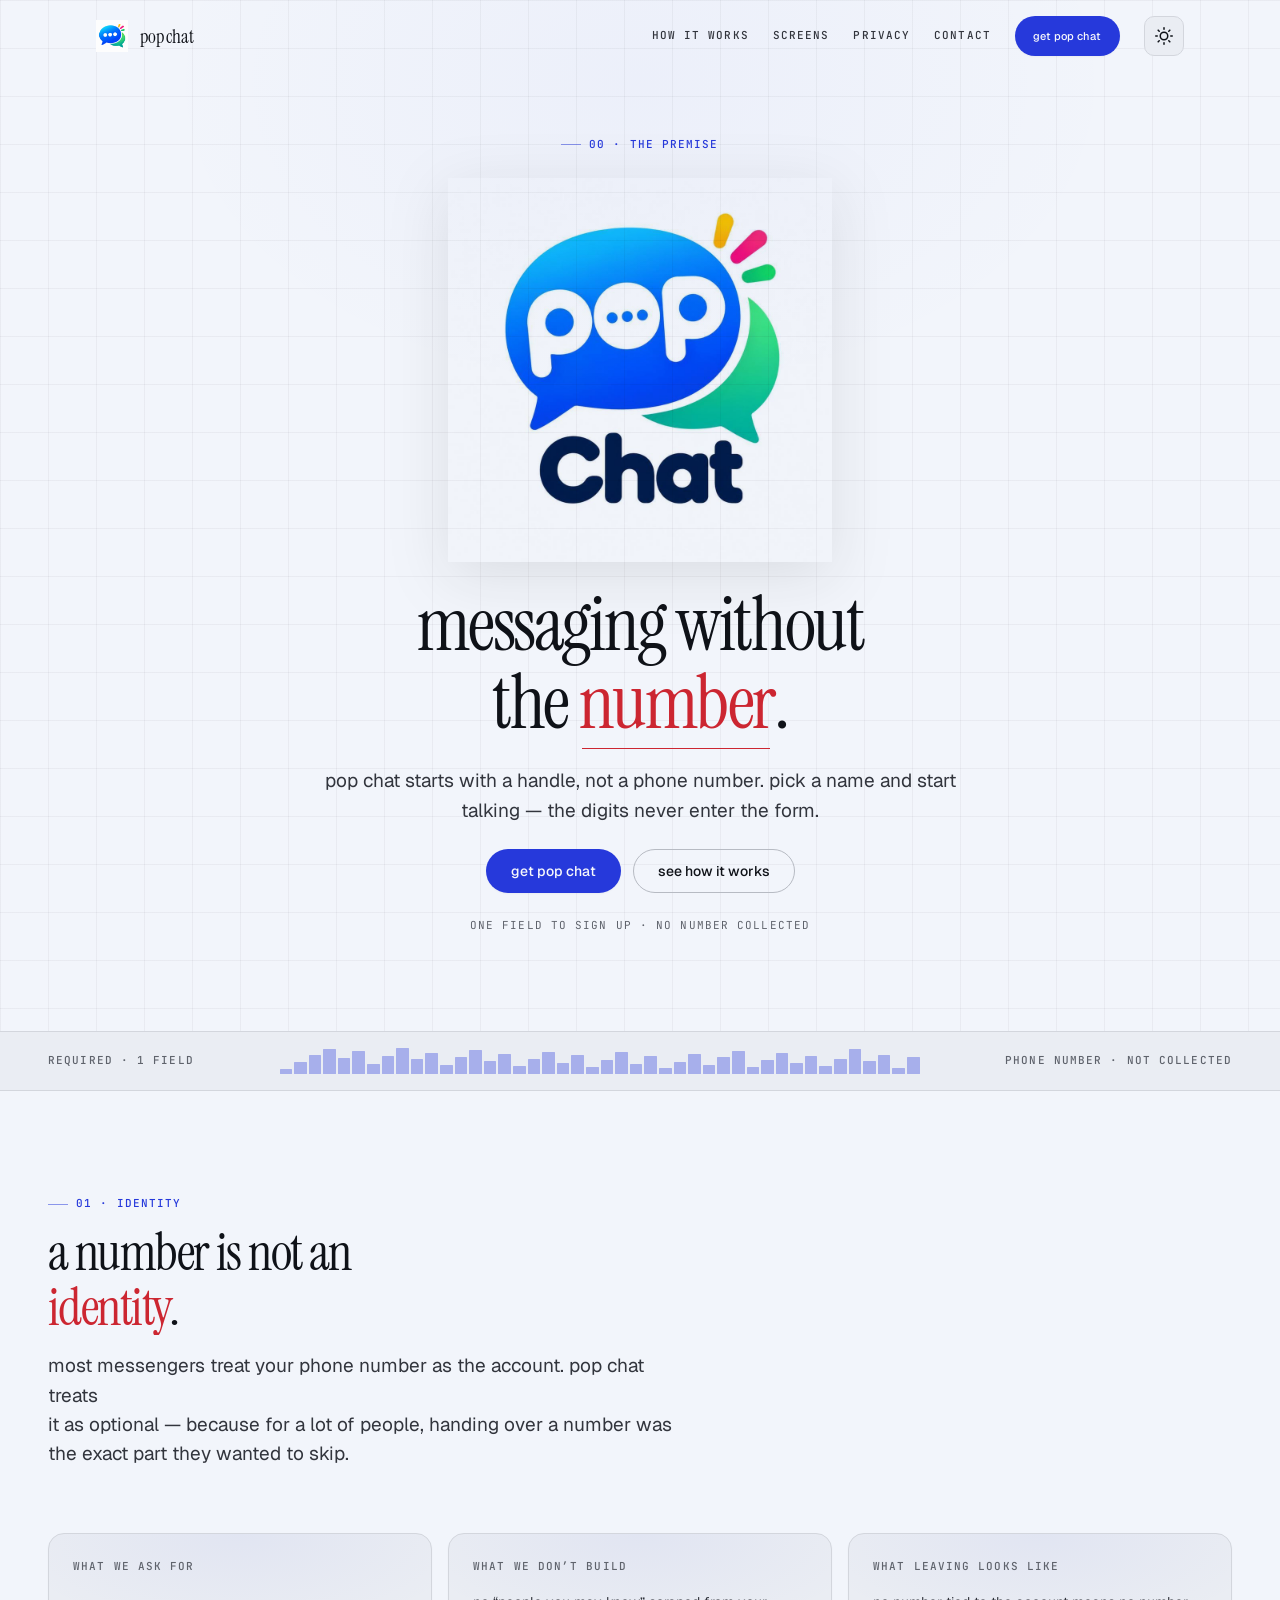
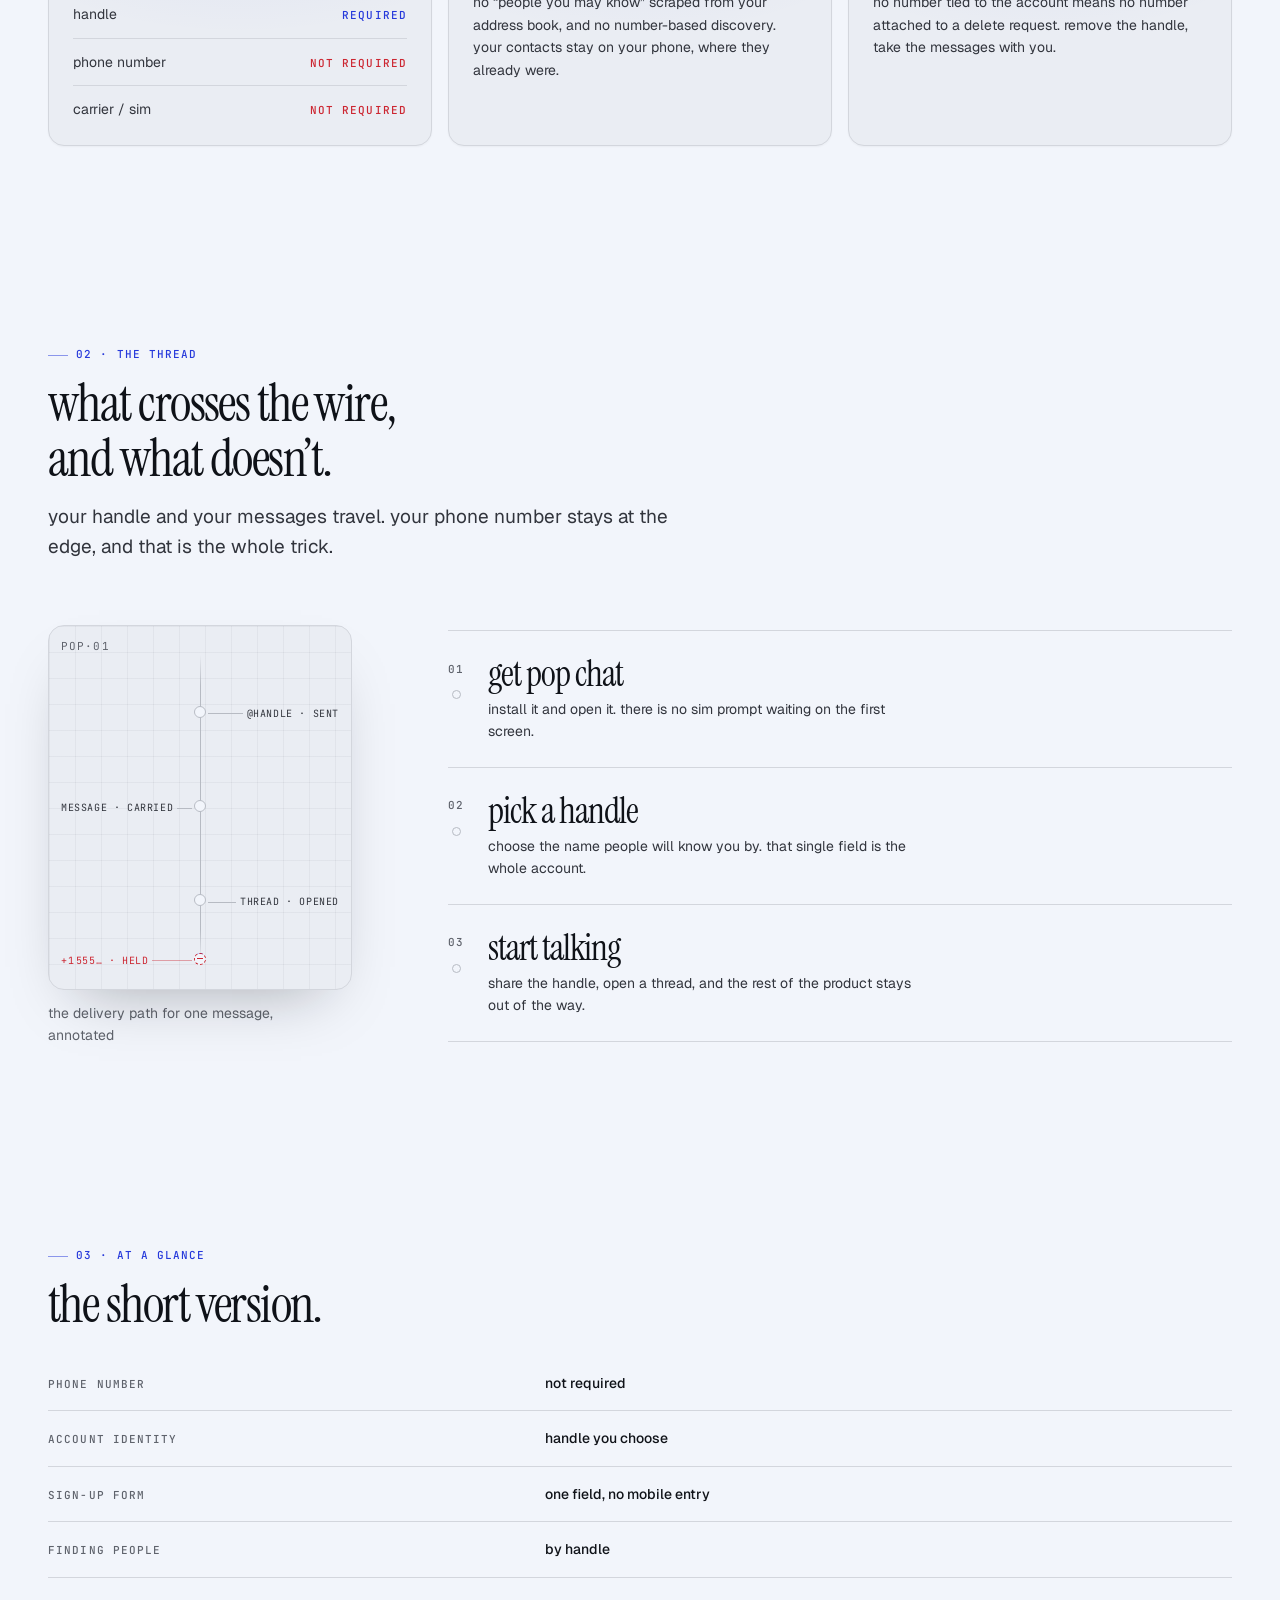
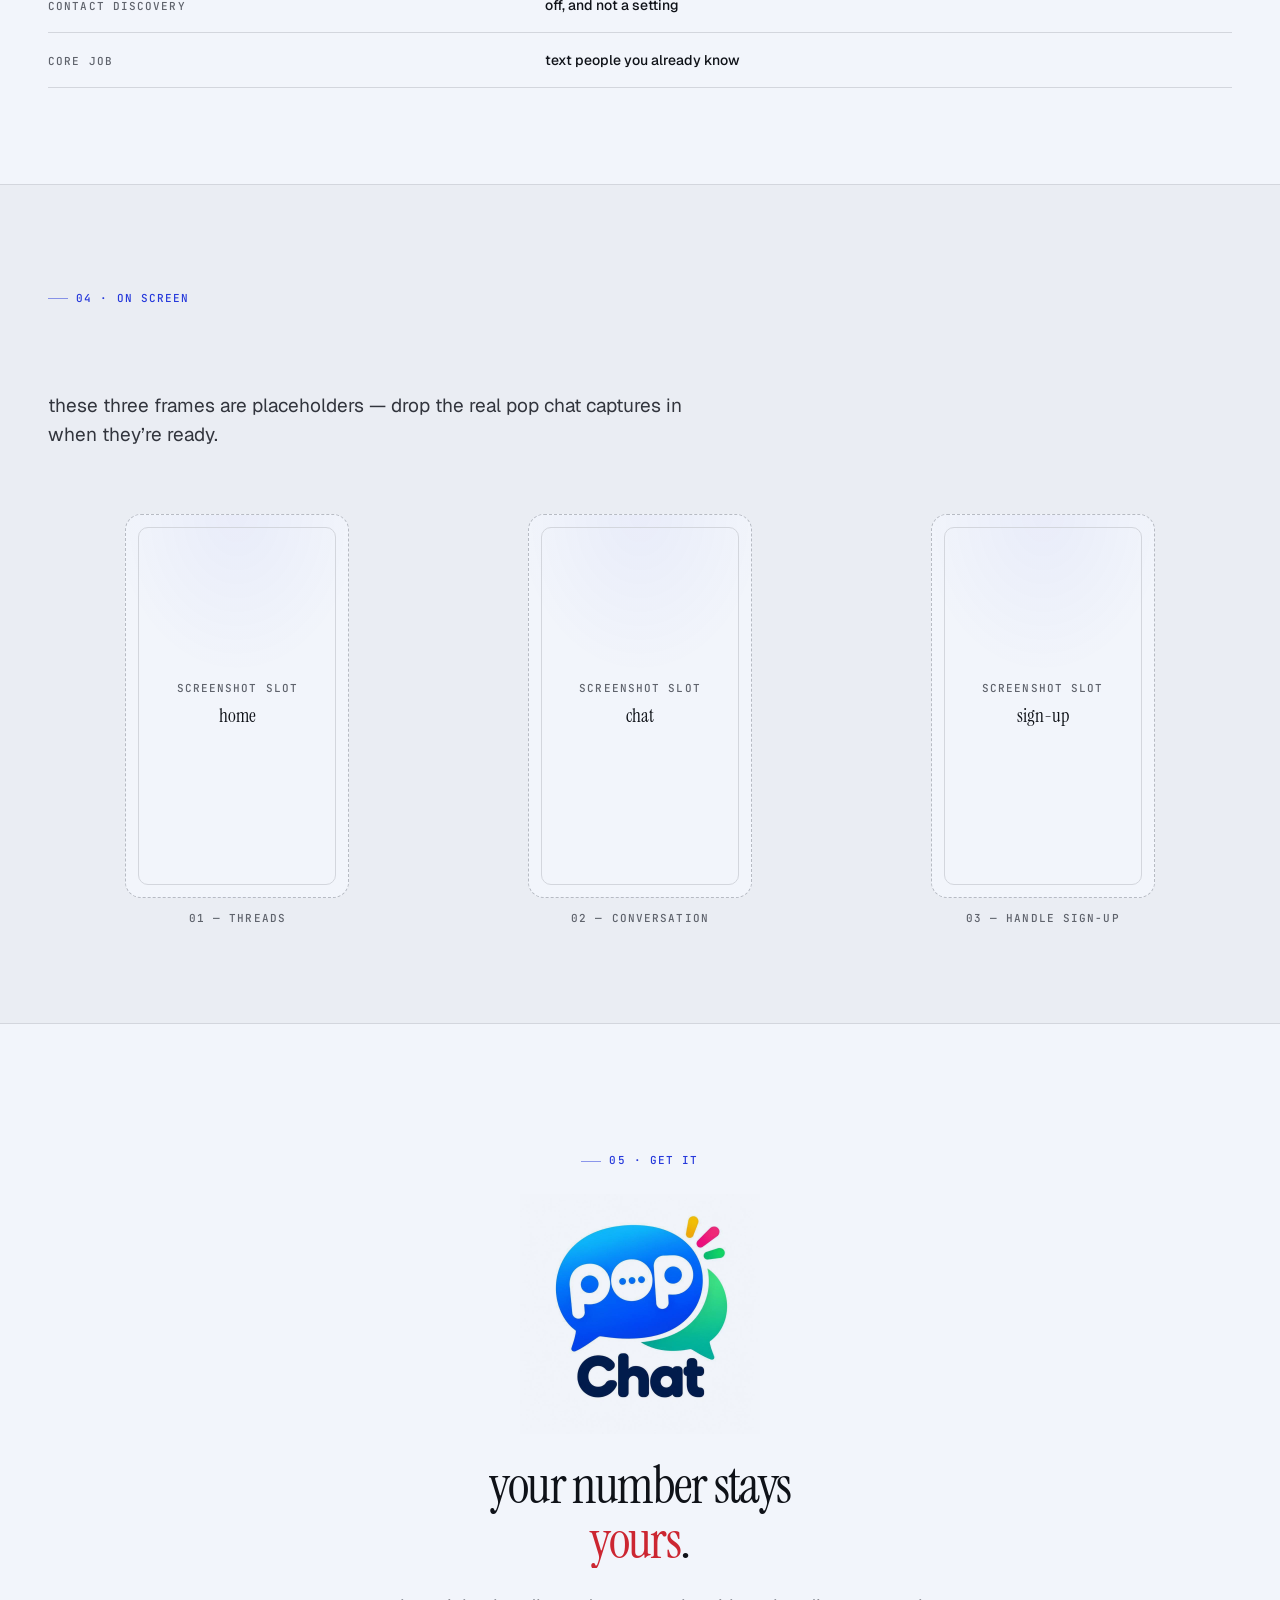
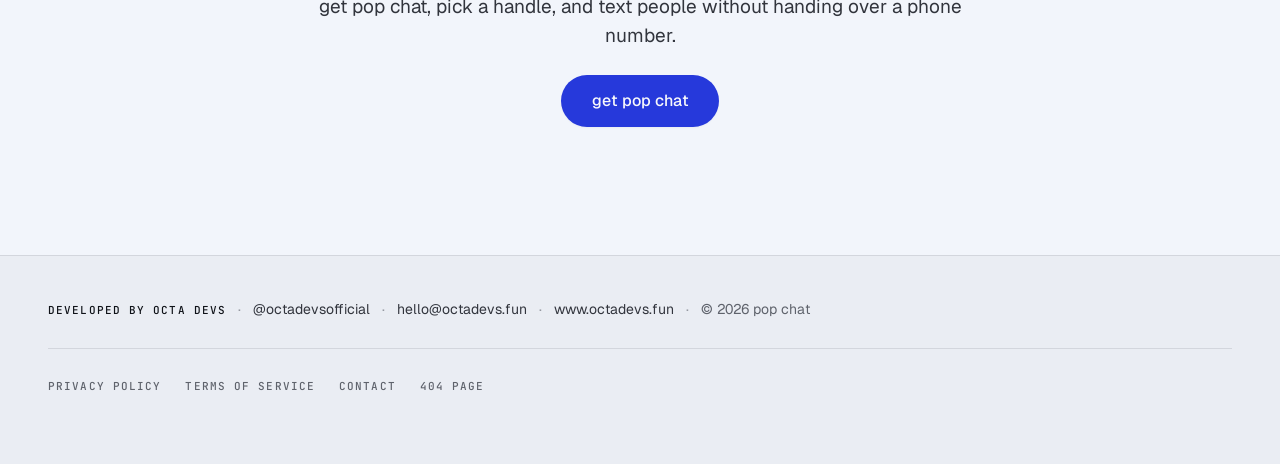
==== index.html @ edbc966d "Add dark/light mode toggle, loading screen with skeleton loader, enhanced scroll-locked animations, " ====
<!DOCTYPE html>
<html lang="en">
<head>
  <meta charset="UTF-8" />
  <meta name="viewport" content="width=device-width, initial-scale=1, viewport-fit=cover" />
  <title>POP Chat — messaging without the number</title>
  <meta name="description" content="POP Chat is messaging that starts with a handle, not a phone number. Pick a name. Start talking." />
  <meta name="theme-color" content="#f7f7f9" />
  <link rel="icon" type="image/svg+xml" href="data:image/svg+xml,%3Csvg xmlns='http://www.w3.org/2000/svg' viewBox='0 0 32 32'%3E%3Ccircle cx='16' cy='16' r='16' fill='%232D2D4A'/%3E%3Ctext x='50%25' y='55%25' dominant-baseline='middle' text-anchor='middle' font-family='system-ui, sans-serif' font-weight='700' font-size='18' fill='white'%3Epop%3C/text%3E%3C/svg%3E" />
  <link rel="icon" type="image/jpeg" href="pop no name.jpg" sizes="32x32" />
  <link rel="apple-touch-icon" href="pop no name.jpg" />
  <link rel="manifest" href="data:application/json,%7B%22name%22%3A%22POP Chat%22%2C%22short_name%22%3A%22POP Chat%22%2C%22icons%22%3A%5B%7B%22src%22%3A%22pop%20no%20name.jpg%22%2C%22sizes%22%3A%22192x192%22%2C%22type%22%3A%22image/jpeg%22%7D%5D%7D" />
  <link rel="preconnect" href="https://fonts.googleapis.com" />
  <link rel="preconnect" href="https://fonts.gstatic.com" crossorigin />
  <link href="https://fonts.googleapis.com/css2?family=Instrument+Serif:ital@0;1&family=Geist:wght@400;500;600&family=JetBrains+Mono:wght@400;500&display=swap" rel="stylesheet" />
  <link rel="stylesheet" href="styles.css" />
</head>
<body>
  <!-- Loading screen with skeleton -->
  <div class="loader" id="loader" aria-busy="true" aria-label="Loading">
    <div class="loader__inner">
      <div class="loader__mark" aria-hidden="true"></div>
      <div class="loader__text" aria-hidden="true">
        <span class="loader__bar"></span>
        <span class="loader__bar"></span>
        <span class="loader__bar"></span>
      </div>
    </div>
  </div>

  <a class="skip-link" href="#main">Skip to content</a>

  <header class="nav" id="nav">
    <div class="nav__inner">
      <a class="nav__brand" href="index.html" aria-label="POP Chat home">
        <img class="mark nav__mark" src="pop no name.jpg" alt="" width="32" height="32" />
        <span class="wordmark">pop chat</span>
      </a>

      <nav class="nav__links" aria-label="Primary">
        <a class="nav__link" href="#how">how it works</a>
        <a class="nav__link" href="#screens">screens</a>
        <a class="nav__link" href="privacy.html">privacy</a>
        <a class="nav__link" href="contact.html">contact</a>
      </nav>

      <a class="btn btn--primary btn--sm" href="#get">get pop chat</a>

      <button class="btn btn--quiet btn--sm theme-toggle" id="themeToggle" type="button" aria-label="Switch to dark mode" title="Toggle theme">
        <svg class="theme-toggle__icon theme-toggle__icon--sun" width="18" height="18" viewBox="0 0 24 24" fill="none" stroke="currentColor" stroke-width="2" stroke-linecap="round" stroke-linejoin="round" aria-hidden="true"><circle cx="12" cy="12" r="5"/><path d="M12 1v2M12 21v2M4.22 4.22l1.42 1.42M18.36 18.36l1.42 1.42M1 12h2M21 12h2M4.22 19.78l1.42-1.42M18.36 5.64l1.42-1.42"/></svg>
        <svg class="theme-toggle__icon theme-toggle__icon--moon" width="18" height="18" viewBox="0 0 24 24" fill="none" stroke="currentColor" stroke-width="2" stroke-linecap="round" stroke-linejoin="round" aria-hidden="true"><path d="M21 12.79A9 9 0 1 1 11.21 3 7 7 0 0 0 21 12.79z"/></svg>
      </button>

      <button class="nav__toggle" id="navToggle" type="button" aria-expanded="false" aria-controls="sheet" aria-label="Open menu">
        <span class="nav__bars" aria-hidden="true"><i></i><i></i></span>
      </button>

      <span class="nav__progress" id="navProgress" aria-hidden="true"></span>
    </div>
  </header>

  <div class="sheet" id="sheet" hidden>
    <a class="sheet__link" href="#how">how it works</a>
    <a class="sheet__link" href="#screens">screens</a>
    <a class="sheet__link" href="privacy.html">privacy</a>
    <a class="sheet__link" href="terms.html">terms</a>
    <a class="sheet__link" href="contact.html">contact</a>
    <a class="btn btn--primary sheet__cta" href="#get">get pop chat</a>

    <button class="theme-toggle theme-toggle--sheet" id="themeToggleSheet" type="button" aria-label="Switch to dark mode" title="Toggle theme">
      <svg class="theme-toggle__icon theme-toggle__icon--sun" width="20" height="20" viewBox="0 0 24 24" fill="none" stroke="currentColor" stroke-width="2" stroke-linecap="round" stroke-linejoin="round" aria-hidden="true"><circle cx="12" cy="12" r="5"/><path d="M12 1v2M12 21v2M4.22 4.22l1.42 1.42M18.36 18.36l1.42 1.42M1 12h2M21 12h2M4.22 19.78l1.42-1.42M18.36 5.64l1.42-1.42"/></svg>
      <svg class="theme-toggle__icon theme-toggle__icon--moon" width="20" height="20" viewBox="0 0 24 24" fill="none" stroke="currentColor" stroke-width="2" stroke-linecap="round" stroke-linejoin="round" aria-hidden="true"><path d="M21 12.79A9 9 0 1 1 11.21 3 7 7 0 0 0 21 12.79z"/></svg>
      <span class="theme-toggle__label">Dark mode</span>
    </button>
  </div>

  <main id="main">
    <!-- Hero · centred brand mark -->
    <section class="hero">
      <div class="hero__inner reveal-parallax">
        <p class="eyebrow reveal">00 · the premise</p>

        <img class="mark hero__mark reveal-parallax" src="pop with name.jpg" alt="POP Chat" width="480" height="170" />

        <h1 class="hero__title reveal-parallax">messaging without the&nbsp;<em>number</em>.</h1>

        <p class="hero__lede reveal-parallax">
          pop chat starts with a handle, not a phone number. pick a name and
          start talking — the digits never enter the form.
        </p>

        <div class="hero__actions reveal-parallax">
          <a class="btn btn--primary" href="#get">get pop chat</a>
          <a class="btn btn--quiet" href="#how">see how it works</a>
        </div>

        <p class="hero__note reveal-parallax">one field to sign up · no number collected</p>
      </div>
    </section>

    <!-- Meter strip -->
    <aside class="meter" aria-label="Account surface readout">
      <p class="meter__label">required · 1 field</p>
      <div class="meter__bars" aria-hidden="true">
        <span style="--h: 18%"></span><span style="--h: 44%"></span><span style="--h: 72%"></span>
        <span style="--h: 96%"></span><span style="--h: 60%"></span><span style="--h: 86%"></span>
        <span style="--h: 38%"></span><span style="--h: 68%"></span><span style="--h: 100%"></span>
        <span style="--h: 56%"></span><span style="--h: 80%"></span><span style="--h: 32%"></span>
        <span style="--h: 64%"></span><span style="--h: 92%"></span><span style="--h: 48%"></span>
        <span style="--h: 76%"></span><span style="--h: 28%"></span><span style="--h: 58%"></span>
        <span style="--h: 84%"></span><span style="--h: 42%"></span><span style="--h: 70%"></span>
        <span style="--h: 24%"></span><span style="--h: 52%"></span><span style="--h: 82%"></span>
        <span style="--h: 36%"></span><span style="--h: 66%"></span><span style="--h: 20%"></span>
        <span style="--h: 46%"></span><span style="--h: 74%"></span><span style="--h: 34%"></span>
        <span style="--h: 62%"></span><span style="--h: 88%"></span><span style="--h: 26%"></span>
        <span style="--h: 54%"></span><span style="--h: 78%"></span><span style="--h: 40%"></span>
        <span style="--h: 68%"></span><span style="--h: 30%"></span><span style="--h: 58%"></span>
        <span style="--h: 94%"></span><span style="--h: 50%"></span><span style="--h: 72%"></span>
        <span style="--h: 22%"></span><span style="--h: 64%"></span>
      </div>
      <p class="meter__label">phone number · not collected</p>
    </aside>

    <!-- 01 · identity · cards -->
    <section class="identity reveal-slide-left" id="identity">
      <div class="identity__inner reveal-group">
        <div class="section__head">
          <p class="eyebrow">01 · identity</p>
          <h2 class="section__title reveal-lines"><span class="line">a number is not an</span> <span class="line"><em>identity</em>.</span></h2>
          <p class="section__lede reveal-lines"><span class="line">most messengers treat your phone number as the account. pop chat treats</span> <span class="line">it as optional — because for a lot of people, handing over a number was</span> <span class="line">the exact part they wanted to skip.</span></p>
        </div>

        <div class="cards reveal-group">
          <article class="card reveal-scale" style="--i: 0">
            <p class="card__label">what we ask for</p>
            <ul class="kv">
              <li><span>handle</span><span class="kv__val">required</span></li>
              <li><span>phone number</span><span class="kv__val kv__val--off">not required</span></li>
              <li><span>carrier / sim</span><span class="kv__val kv__val--off">not required</span></li>
            </ul>
          </article>

          <article class="card reveal-scale" style="--i: 1">
            <p class="card__label">what we don&rsquo;t build</p>
            <p class="card__body">
              no &ldquo;people you may know&rdquo; scraped from your address book, and
              no number-based discovery. your contacts stay on your phone, where
              they already were.
            </p>
          </article>

          <article class="card reveal-scale" style="--i: 2">
            <p class="card__label">what leaving looks like</p>
            <p class="card__body">
              no number tied to the account means no number attached to a delete
              request. remove the handle, take the messages with you.
            </p>
          </article>
        </div>
      </div>
    </section>

    <!-- 02 · thread apparatus + stages -->
    <section class="thread reveal-slide-left" id="how">
      <div class="thread__inner reveal-group">
        <div class="section__head">
          <p class="eyebrow">02 · the thread</p>
          <h2 class="section__title reveal-lines"><span class="line">what crosses the wire,</span> <span class="line">and what doesn&rsquo;t.</span></h2>
          <p class="section__lede reveal-lines"><span class="line">your handle and your messages travel. your phone number stays at the</span> <span class="line">edge, and that is the whole trick.</span></p>
        </div>

        <div class="thread__layout reveal-group">
          <figure class="apparatus reveal-scale" id="apparatus">
            <div class="thread-frame">
              <span class="thread-frame__spine" aria-hidden="true"></span>
              <span class="pulse" aria-hidden="true"></span>
              <span class="pulse--rest" aria-hidden="true"></span>

              <span class="node node--a" aria-hidden="true"></span>
              <span class="node node--b" aria-hidden="true"></span>
              <span class="node node--c" aria-hidden="true"></span>
              <span class="node node--blocked" aria-hidden="true"><span class="node__bar"></span></span>

              <ul class="callouts" role="list">
                <li class="callout callout--right" style="--y: 22%"><span class="callout__text">@handle &middot; sent</span><span class="callout__line" aria-hidden="true"></span></li>
                <li class="callout callout--left" style="--y: 48%"><span class="callout__text">message &middot; carried</span><span class="callout__line" aria-hidden="true"></span></li>
                <li class="callout callout--right" style="--y: 74%"><span class="callout__text">thread &middot; opened</span><span class="callout__line" aria-hidden="true"></span></li>
                <li class="callout callout--left callout--hold" style="--y: 90%"><span class="callout__text">+1&hairsp;555&hellip; &middot; held</span><span class="callout__line" aria-hidden="true"></span></li>
              </ul>

              <span class="thread-frame__stencil" aria-hidden="true">pop&middot;01</span>
            </div>
            <figcaption class="apparatus__cap">
              the delivery path for one message, annotated
            </figcaption>
          </figure>

          <ol class="stage-list reveal-group" id="stageList">
            <li class="stage" data-stage>
              <div class="stage__rail">
                <span class="stage__num">01</span>
                <span class="stage__mark" aria-hidden="true"></span>
              </div>
              <div class="stage__body">
                <h3 class="stage__title">get pop chat</h3>
                <p class="stage__text">
                  install it and open it. there is no sim prompt waiting on the
                  first screen.
                </p>
              </div>
            </li>
            <li class="stage" data-stage>
              <div class="stage__rail">
                <span class="stage__num">02</span>
                <span class="stage__mark" aria-hidden="true"></span>
              </div>
              <div class="stage__body">
                <h3 class="stage__title">pick a handle</h3>
                <p class="stage__text">
                  choose the name people will know you by. that single field is the
                  whole account.
                </p>
              </div>
            </li>
            <li class="stage" data-stage>
              <div class="stage__rail">
                <span class="stage__num">03</span>
                <span class="stage__mark" aria-hidden="true"></span>
              </div>
              <div class="stage__body">
                <h3 class="stage__title">start talking</h3>
                <p class="stage__text">
                  share the handle, open a thread, and the rest of the product stays
                  out of the way.
                </p>
              </div>
            </li>
          </ol>
        </div>
      </div>
    </section>

    <!-- 03 · at a glance -->
    <section class="glance reveal-slide-right" id="glance">
      <div class="glance__inner reveal-group">
        <div class="section__head">
          <p class="eyebrow">03 · at a glance</p>
          <h2 class="section__title reveal-lines"><span class="line">the short version.</span></h2>
        </div>

        <table class="spec reveal-scale">
          <caption class="visually-hidden">POP Chat at a glance</caption>
          <tbody>
            <tr><th scope="row">phone number</th><td>not required</td></tr>
            <tr><th scope="row">account identity</th><td>handle you choose</td></tr>
            <tr><th scope="row">sign-up form</th><td>one field, no mobile entry</td></tr>
            <tr><th scope="row">finding people</th><td>by handle</td></tr>
            <tr><th scope="row">contact discovery</th><td>off, and not a setting</td></tr>
            <tr><th scope="row">core job</th><td>text people you already know</td></tr>
          </tbody>
        </table>
      </div>
    </section>

    <!-- 04 · screenshot slots -->
    <section class="shots reveal-slide-left" id="screens">
      <div class="shots__inner reveal-group">
        <div class="section__head shots__head">
          <p class="eyebrow">04 · on screen</p>
          <h2 class="section__title reveal-lines"><span class="line">the product, in frame.</span></h2>
          <p class="section__lede reveal-lines"><span class="line">these three frames are placeholders — drop the real pop chat captures in</span> <span class="line">when they&rsquo;re ready.</span></p>
        </div>

        <div class="shots__grid reveal-group">
          <figure class="shot reveal-scale" style="--i: 0">
            <div class="shot__frame">
              <span class="shot__hint">screenshot slot</span>
              <span class="shot__hint-sub">home</span>
            </div>
            <figcaption class="shot__cap">01 — threads</figcaption>
          </figure>
          <figure class="shot reveal-scale" style="--i: 1">
            <div class="shot__frame">
              <span class="shot__hint">screenshot slot</span>
              <span class="shot__hint-sub">chat</span>
            </div>
            <figcaption class="shot__cap">02 — conversation</figcaption>
          </figure>
          <figure class="shot reveal-scale" style="--i: 2">
            <div class="shot__frame">
              <span class="shot__hint">screenshot slot</span>
              <span class="shot__hint-sub">sign-up</span>
            </div>
            <figcaption class="shot__cap">03 — handle sign-up</figcaption>
          </figure>
        </div>
      </div>
    </section>

    <!-- 05 · close -->
    <section class="close reveal-parallax" id="get">
      <div class="close__inner reveal-group">
        <p class="eyebrow">05 · get it</p>
        <img class="mark close__mark reveal-scale" src="pop with name.jpg" alt="POP Chat" width="300" height="106" />
        <h2 class="close__title reveal-lines"><span class="line">your number stays</span> <span class="line"><em>yours</em>.</span></h2>
        <p class="close__lede reveal-lines"><span class="line">get pop chat, pick a handle, and text people without handing over a phone</span> <span class="line">number.</span></p>
        <div class="hero__actions reveal-scale">
          <a class="btn btn--primary btn--lg" href="https://www.octadevs.fun" rel="noopener noreferrer">get pop chat</a>
        </div>
      </div>
    </section>
  </main>

  <footer class="foot">
    <div class="foot__inner">
      <p class="foot__line">
        <span class="foot__dev">developed by octa devs</span>
        <span class="foot__sep" aria-hidden="true">&middot;</span>
        <a class="foot__link" href="https://instagram.com/octadevsofficial" rel="noopener noreferrer">@octadevsofficial</a>
        <span class="foot__sep" aria-hidden="true">&middot;</span>
        <a class="foot__link" href="mailto:hello@octadevs.fun">hello@octadevs.fun</a>
        <span class="foot__sep" aria-hidden="true">&middot;</span>
        <a class="foot__link" href="https://www.octadevs.fun" rel="noopener noreferrer">www.octadevs.fun</a>
        <span class="foot__sep" aria-hidden="true">&middot;</span>
        <span>&copy; 2026 pop chat</span>
      </p>

      <nav class="foot__legal" aria-label="Legal">
        <a href="privacy.html">privacy policy</a>
        <a href="terms.html">terms of service</a>
        <a href="contact.html">contact</a>
        <a href="404.html">404 page</a>
      </nav>
    </div>
  </footer>

  <script src="main.js"></script>
</body>
</html>
---- styles.css ----
/* Hallmark · pre-emit critique: P5 H5 E4 S5 R5 V5
 * Hallmark · genre: atmospheric · macrostructure: Marquee Hero (centred-logo variant)
 * theme: Lumen · drop: day (Day Foundry — cool bone canvas, deep indigo refracts)
 * enrichment: apparatus · thread indicator (hand-built CSS, one per page) + centred brand mark
 * nav: N5 Floating pill → replaced by edge bar w/ link row (subpages require real links)
 * footer: Ft4 Inline single line + legal link row
 * Day Foundry physics: NO perpetual motion. apparatus reveals once, then rests.
 */

/* ═══ Tokens · Lumen Day Foundry ═══════════════════════════ */
/* Light theme (default) */
:root,
[data-theme="light"] {
  --color-paper:        oklch(97% 0.008 265);
  --color-paper-2:      oklch(94.5% 0.009 265);
  --color-paper-3:      oklch(91% 0.010 265);
  --color-rule:         oklch(87.5% 0.010 265);
  --color-rule-2:       oklch(79% 0.012 265);
  --color-ink:          oklch(18% 0.014 265);
  --color-ink-2:        oklch(33% 0.014 265);
  --color-muted:        oklch(50% 0.014 265);
  --color-accent:       oklch(46% 0.24 268);
  --color-accent-2:     oklch(55% 0.20 24);
  --color-accent-ink:   oklch(98% 0.004 265);
  --color-glow:         oklch(58% 0.22 268 / 0.28);
  --color-glow-2:       oklch(58% 0.22 268 / 0.12);
  --color-paper-emit:   oklch(46% 0.24 268 / 0.03);
  --color-emit-card:    oklch(46% 0.24 268 / 0.045);
  --color-emit-card-hi: oklch(46% 0.24 268 / 0.10);
  --color-sheen:        oklch(100% 0 0 / 0.55);
  --rule-blueprint:     oklch(18% 0.014 265 / 0.045);
  --color-focus:        oklch(46% 0.24 268);

  /* Semantic aliases for easier theming */
  --bg-primary:   var(--color-paper);
  --bg-secondary: var(--color-paper-2);
  --bg-tertiary:  var(--color-paper-3);
  --border-subtle: var(--color-rule);
  --border-strong: var(--color-rule-2);
  --text-primary: var(--color-ink);
  --text-secondary: var(--color-ink-2);
  --text-muted: var(--color-muted);
  --accent-primary: var(--color-accent);
  --accent-secondary: var(--color-accent-2);
}

/* Dark theme */
[data-theme="dark"] {
  --color-paper:        oklch(12% 0.008 265);
  --color-paper-2:      oklch(15% 0.009 265);
  --color-paper-3:      oklch(18% 0.010 265);
  --color-rule:         oklch(25% 0.010 265);
  --color-rule-2:       oklch(35% 0.012 265);
  --color-ink:          oklch(95% 0.004 265);
  --color-ink-2:        oklch(80% 0.010 265);
  --color-muted:        oklch(55% 0.014 265);
  --color-accent:       oklch(65% 0.22 268);
  --color-accent-2:     oklch(70% 0.18 24);
  --color-accent-ink:   oklch(12% 0.008 265);
  --color-glow:         oklch(65% 0.22 268 / 0.35);
  --color-glow-2:       oklch(65% 0.22 268 / 0.15);
  --color-paper-emit:   oklch(65% 0.22 268 / 0.05);
  --color-emit-card:    oklch(65% 0.22 268 / 0.07);
  --color-emit-card-hi: oklch(65% 0.22 268 / 0.14);
  --color-sheen:        oklch(100% 0 0 / 0.15);
  --rule-blueprint:     oklch(95% 0.004 265 / 0.04);
  --color-focus:        oklch(65% 0.22 268);

  --bg-primary:   var(--color-paper);
  --bg-secondary: var(--color-paper-2);
  --bg-tertiary:  var(--color-paper-3);
  --border-subtle: var(--color-rule);
  --border-strong: var(--color-rule-2);
  --text-primary: var(--color-ink);
  --text-secondary: var(--color-ink-2);
  --text-muted: var(--color-muted);
  --accent-primary: var(--color-accent);
  --accent-secondary: var(--color-accent-2);
}

/* Theme transition */
*,
*::before,
*::after {
  transition:
    background-color var(--dur-mid) var(--ease-out),
    border-color var(--dur-mid) var(--ease-out),
    color var(--dur-mid) var(--ease-out),
    box-shadow var(--dur-mid) var(--ease-out);
}

/* Disable transitions during theme switch to prevent flash */
[data-theme-transitioning] *,
[data-theme-transitioning] *::before,
[data-theme-transitioning] *::after {
  transition-duration: 0ms !important;
}

/* ═══ Shared tokens (not theme-specific) ════════════════════════ */
:root {
  --font-display: "Instrument Serif", "Tiempos Headline", ui-serif, Georgia, serif;
  --font-body:    "Geist", ui-sans-serif, system-ui, sans-serif;
  --font-mono:    "JetBrains Mono", ui-monospace, monospace;

  --text-xs:   0.6875rem;
  --text-sm:   0.875rem;
  --text-base: 1rem;
  --text-md:   1.1875rem;
  --text-lg:   1.5rem;
  --text-xl:   1.9375rem;
  --text-display: clamp(2.5rem, 5.4vw + 0.5rem, 4.75rem);
  --text-title:   clamp(2rem, 3.6vw + 0.4rem, 3.25rem);
  --text-sub:     clamp(1.5rem, 2.4vw + 0.3rem, 2.25rem);

  --space-3xs: 0.125rem;
  --space-2xs: 0.25rem;
  --space-xs:  0.5rem;
  --space-sm:  0.75rem;
  --space-md:  1rem;
  --space-lg:  1.5rem;
  --space-xl:  2.5rem;
  --space-2xl: 4rem;
  --space-3xl: 6rem;
  --space-4xl: 8rem;

  --page-max: 74rem;
  --page-gutter: clamp(1.25rem, 4.5vw, 3rem);
  --banner-height: 4.5rem;
  --radius-card: 16px;
  --radius-btn: 999px;
  --tracking-micro: 0.10em;

  --ease-out:    cubic-bezier(0.16, 1, 0.3, 1);
  --ease-soft:   cubic-bezier(0.32, 0.08, 0.24, 1);
  --dur-micro:   120ms;
  --dur-short:   220ms;
  --dur-mid:     420ms;
  --dur-long:    680ms;

  --z-base: 1;
  --z-raised: 10;
  --z-sheet: 200;
  --z-nav: 300;
  --z-skip: 500;

  --shadow-card: 0 1px 2px oklch(18% 0.014 265 / 0.04);
  --shadow-lift: 0 18px 40px -24px oklch(18% 0.014 265 / 0.28);
  --shadow-pop:  0 28px 60px -30px oklch(18% 0.014 265 / 0.34);
}

/* ═══ Base · two registers: lowercase prose, UPPERCASE mono labels ═══ */
*, *::before, *::after { box-sizing: border-box; }

html {
  overflow-x: clip;
  scroll-behavior: smooth;
  scroll-padding-top: calc(var(--banner-height) + var(--space-lg));
  -webkit-text-size-adjust: 100%;
}

body {
  margin: 0;
  overflow-x: clip;
  background: var(--color-paper);
  color: var(--color-ink-2);
  font-family: var(--font-body);
  font-weight: 400;
  font-size: var(--text-base);
  line-height: 1.6;
  text-transform: lowercase;
  font-variant-numeric: tabular-nums;
  -webkit-font-smoothing: antialiased;
}

img { display: block; max-width: 100%; height: auto; }
a { color: inherit; text-decoration: none; }
button { font: inherit; color: inherit; background: none; border: 0; cursor: pointer; }
h1, h2, h3, h4, p, ul, ol, dl, dd, figure, table { margin: 0; }
ul, ol { padding: 0; list-style: none; }
table { border-collapse: collapse; width: 100%; }
em { font-style: normal; }
strong { font-weight: 600; color: var(--color-ink); }

:focus-visible { outline: 2px solid var(--color-focus); outline-offset: 3px; border-radius: 3px; }

.skip-link {
  position: absolute;
  left: var(--space-md);
  top: -120px;
  z-index: var(--z-skip);
  display: inline-flex;
  align-items: center;
  min-height: 40px;
  padding: var(--space-xs) var(--space-md);
  background: var(--color-accent);
  color: var(--color-accent-ink);
  font-family: var(--font-mono);
  font-size: var(--text-xs);
  letter-spacing: var(--tracking-micro);
  text-transform: uppercase;
  border-radius: var(--radius-btn);
}
.skip-link:focus { top: var(--space-md); }

.visually-hidden {
  position: absolute;
  width: 1px;
  height: 1px;
  margin: -1px;
  padding: 0;
  overflow: hidden;
  clip: rect(0 0 0 0);
  clip-path: inset(50%);
  white-space: nowrap;
  border: 0;
}

/* ═══ Registers ════════════════════════════════════════════ */
.eyebrow,
.meter__label,
.card__label,
.stage__num,
.shot__hint,
.shot__cap,
.nav__link,
.foot__dev,
.foot__legal a,
.kv__val {
  font-family: var(--font-mono);
  font-size: var(--text-xs);
  font-weight: 500;
  letter-spacing: var(--tracking-micro);
  text-transform: uppercase;
}

.eyebrow {
  display: inline-flex;
  align-items: center;
  gap: var(--space-xs);
  color: var(--color-accent);
}
.eyebrow::before {
  content: "";
  width: 1.25rem;
  height: 1px;
  background: currentColor;
  opacity: 0.5;
}

.wordmark {
  font-family: var(--font-display);
  font-size: var(--text-md);
  letter-spacing: -0.01em;
  color: var(--color-ink);
  line-height: 1;
}

/* The logo jpgs carry a near-white ground; multiply drops it into the canvas. */
.mark { mix-blend-mode: multiply; }
.nav__mark { width: 2rem; height: 2rem; }

/* Dark mode: logo images have dark art on white ground.
   multiply works in light mode (white becomes transparent).
   In dark mode, invert makes dark art light and white bg dark. */
[data-theme="dark"] .mark {
  mix-blend-mode: normal;
  filter: invert(1) contrast(1.2);
}

/* ═══ Buttons ══════════════════════════════════════════════ */
.btn {
  display: inline-flex;
  align-items: center;
  justify-content: center;
  gap: var(--space-xs);
  min-height: 44px;
  padding: 0.7rem 1.5rem;
  border: 1px solid transparent;
  border-radius: var(--radius-btn);
  font-family: var(--font-body);
  font-size: var(--text-sm);
  font-weight: 500;
  line-height: 1;
  white-space: nowrap;
  cursor: pointer;
  transition:
    background-color var(--dur-short) var(--ease-soft),
    border-color var(--dur-short) var(--ease-soft),
    color var(--dur-short) var(--ease-soft),
    box-shadow var(--dur-short) var(--ease-soft),
    transform var(--dur-micro) var(--ease-soft);
}
.btn--primary {
  background: var(--color-accent);
  color: var(--color-accent-ink);
  box-shadow: var(--shadow-card);
}
.btn--primary:hover,
.btn--primary:focus-visible {
  background: oklch(41% 0.24 268);
  box-shadow: 0 0 0 4px var(--color-glow-2);
}
.btn--primary:active { transform: translateY(1px); }

.btn--quiet {
  background: transparent;
  color: var(--color-ink);
  border-color: var(--color-rule-2);
}
.btn--quiet:hover,
.btn--quiet:focus-visible {
  border-color: var(--color-ink);
  background: oklch(100% 0 0 / 0.7);
}
.btn--quiet:active { transform: translateY(1px); }

.btn--sm { min-height: 40px; padding: 0.5rem 1.1rem; font-size: var(--text-xs); }
.btn--lg { min-height: 52px; padding: 0.9rem 1.85rem; font-size: var(--text-base); }

.btn:disabled,
.btn[aria-disabled="true"] {
  opacity: 0.45;
  cursor: not-allowed;
  box-shadow: none;
  transform: none;
}

/* ═══ Theme Toggle ═════════════════════════════════════════ */
.theme-toggle {
  display: inline-grid;
  place-items: center;
  width: 40px;
  height: 40px;
  border: 1px solid var(--border-subtle);
  border-radius: 10px;
  color: var(--text-primary);
  background: var(--bg-secondary);
  transition:
    border-color var(--dur-short) var(--ease-out),
    background-color var(--dur-short) var(--ease-out),
    transform var(--dur-micro) var(--ease-out);
}
.theme-toggle:hover {
  border-color: var(--border-strong);
  background: var(--bg-tertiary);
}
.theme-toggle:active {
  transform: scale(0.95);
}
.theme-toggle__icon {
  position: absolute;
  transition:
    opacity var(--dur-short) var(--ease-out),
    transform var(--dur-short) var(--ease-out);
}
.theme-toggle__icon--sun {
  opacity: 1;
  transform: rotate(0deg) scale(1);
}
.theme-toggle__icon--moon {
  opacity: 0;
  transform: rotate(-90deg) scale(0.8);
}
[data-theme="dark"] .theme-toggle__icon--sun {
  opacity: 0;
  transform: rotate(90deg) scale(0.8);
}
[data-theme="dark"] .theme-toggle__icon--moon {
  opacity: 1;
  transform: rotate(0deg) scale(1);
}
.theme-toggle:focus-visible {
  outline: 2px solid var(--color-focus);
  outline-offset: 2px;
}

/* Sheet (mobile) theme toggle variant */
.theme-toggle--sheet {
  display: inline-flex;
  align-items: center;
  justify-content: center;
  gap: var(--space-sm);
  width: 100%;
  height: 48px;
  margin-top: var(--space-md);
  padding: 0 var(--space-md);
  border: 1px solid var(--border-subtle);
  border-radius: var(--radius-btn);
  color: var(--text-primary);
  background: var(--bg-secondary);
  font-family: var(--font-mono);
  font-size: var(--text-xs);
  font-weight: 500;
  letter-spacing: var(--tracking-micro);
  text-transform: uppercase;
  transition:
    border-color var(--dur-short) var(--ease-out),
    background-color var(--dur-short) var(--ease-out);
}
.theme-toggle--sheet:hover {
  border-color: var(--border-strong);
  background: var(--bg-tertiary);
}
.theme-toggle--sheet:focus-visible {
  outline: 2px solid var(--color-focus);
  outline-offset: 2px;
}
.theme-toggle--sheet .theme-toggle__icon {
  position: static;
  transform: none !important;
  opacity: 1 !important;
}
[data-theme="dark"] .theme-toggle--sheet .theme-toggle__icon--sun {
  display: none;
}
[data-theme="light"] .theme-toggle--sheet .theme-toggle__icon--moon {
  display: none;
}

/* ═══ Loader / Skeleton Screen ══════════════════════════════ */
.loader {
  position: fixed;
  inset: 0;
  z-index: 1000;
  background: var(--bg-primary);
  display: grid;
  place-items: center;
  transition:
    opacity var(--dur-long) var(--ease-out),
    visibility var(--dur-long) var(--ease-out);
}
.loader.is-hidden {
  opacity: 0;
  visibility: hidden;
  pointer-events: none;
}
.loader__inner {
  display: grid;
  gap: var(--space-lg);
  justify-items: center;
  text-align: center;
}
.loader__mark {
  width: 80px;
  height: 80px;
  background:
    radial-gradient(60% 60% at 50% 0%, var(--color-emit-card) 0%, transparent 70%),
    var(--bg-secondary);
  border: 1px solid var(--border-subtle);
  border-radius: 16px;
  animation: loader-pulse 1.6s var(--ease-soft) infinite;
}
@keyframes loader-pulse {
  0%, 100% { box-shadow: 0 0 0 0 var(--color-glow-2); }
  50% { box-shadow: 0 0 0 12px var(--color-glow-2); }
}
.loader__text {
  display: grid;
  gap: var(--space-2xs);
  width: 100%;
  max-width: 160px;
}
.loader__bar {
  height: 8px;
  border-radius: 4px;
  background: linear-gradient(90deg, var(--bg-tertiary) 25%, var(--bg-secondary) 50%, var(--bg-tertiary) 75%);
  background-size: 200% 100%;
  animation: loader-shimmer 1.4s var(--ease-out) infinite;
}
.loader__bar:nth-child(2) { width: 70%; animation-delay: 0.1s; }
.loader__bar:nth-child(3) { width: 45%; animation-delay: 0.2s; }
@keyframes loader-shimmer {
  0% { background-position: 200% 0; }
  100% { background-position: -200% 0; }
}

/* Skeleton loaders for content */
.skeleton {
  background: linear-gradient(90deg, var(--bg-tertiary) 25%, var(--bg-secondary) 50%, var(--bg-tertiary) 75%);
  background-size: 200% 100%;
  animation: loader-shimmer 1.4s var(--ease-out) infinite;
  border-radius: 4px;
}
.skeleton--text {
  height: 1em;
  width: 100%;
}
.skeleton--title {
  height: 2.5rem;
  width: 60%;
  max-width: 300px;
  border-radius: 2px;
}
.skeleton--card {
  aspect-ratio: 9/16;
  border-radius: var(--radius-card);
}
.skeleton--circle {
  width: 48px;
  height: 48px;
  border-radius: 50%;
}
.skeleton--btn {
  width: 140px;
  height: 44px;
  border-radius: var(--radius-btn);
}

/* ═══ Nav · edge bar with link row ═════════════════════════ */
.nav {
  position: fixed;
  inset: 0 0 auto;
  z-index: var(--z-nav);
  background: transparent;
  border-bottom: 1px solid transparent;
  transition:
    background-color var(--dur-short) var(--ease-out),
    border-color var(--dur-short) var(--ease-out),
    box-shadow var(--dur-short) var(--ease-out);
}
.nav.is-scrolled {
  background: var(--color-paper);
  border-bottom-color: var(--color-rule);
  box-shadow: 0 1px 0 oklch(18% 0.014 265 / 0.02);
}
.nav__inner {
  position: relative;
  max-width: var(--page-max);
  margin: 0 auto;
  padding-inline: var(--page-gutter);
  min-height: var(--banner-height);
  display: flex;
  align-items: center;
  gap: var(--space-lg);
}
.nav__brand {
  display: inline-flex;
  align-items: center;
  gap: var(--space-sm);
  margin-right: auto;
  min-width: 0;
  padding-block: var(--space-xs);
}
.nav__links {
  display: none;
  align-items: center;
  gap: var(--space-lg);
}
.nav__link {
  position: relative;
  color: var(--color-ink-2);
  padding-block: 0.35rem;
  transition: color var(--dur-short) var(--ease-out);
}
.nav__link::after {
  content: "";
  position: absolute;
  left: 0;
  right: 0;
  bottom: 0;
  height: 1px;
  background: currentColor;
  transform: scaleX(0);
  transform-origin: left;
  transition: transform var(--dur-mid) var(--ease-soft);
}
.nav__link:hover,
.nav__link:focus-visible { color: var(--color-ink); }
.nav__link:hover::after,
.nav__link:focus-visible::after { transform: scaleX(1); }
.nav__link[aria-current="page"] { color: var(--color-ink); }
.nav__link[aria-current="page"]::after { transform: scaleX(1); }

.nav__toggle {
  display: inline-grid;
  place-items: center;
  width: 40px;
  height: 40px;
  margin-right: calc(var(--space-2xs) * -1);
  border: 1px solid var(--color-rule);
  border-radius: 10px;
  color: var(--color-ink);
  transition: border-color var(--dur-short) var(--ease-out), background-color var(--dur-short) var(--ease-out);
}
.nav__toggle:hover { border-color: var(--color-rule-2); background: oklch(100% 0 0 / 0.7); }
.nav__bars { display: grid; gap: 5px; width: 17px; }
.nav__bars i {
  display: block;
  height: 1.5px;
  background: currentColor;
  border-radius: 1px;
  transition: transform var(--dur-short) var(--ease-soft), opacity var(--dur-short) var(--ease-soft);
}
.nav__toggle[aria-expanded="true"] .nav__bars i:first-child { transform: translateY(3.25px) rotate(45deg); }
.nav__toggle[aria-expanded="true"] .nav__bars i:last-child { transform: translateY(-3.25px) rotate(-45deg); }

/* Scroll progress hairline */
.nav__progress {
  position: absolute;
  left: 0;
  right: 0;
  bottom: -1px;
  height: 1.5px;
  background: var(--color-accent);
  transform: scaleX(var(--progress, 0));
  transform-origin: left;
  opacity: 0.85;
}

/* Mobile sheet */
.sheet {
  position: fixed;
  inset: var(--banner-height) 0 auto;
  z-index: var(--z-sheet);
  background: var(--color-paper);
  border-bottom: 1px solid var(--color-rule);
  box-shadow: var(--shadow-pop);
  padding: var(--space-md) var(--page-gutter) var(--space-lg);
  display: grid;
  gap: var(--space-2xs);
  opacity: 0;
  transform: translateY(-8px);
  transition:
    opacity var(--dur-mid) var(--ease-soft),
    transform var(--dur-mid) var(--ease-soft),
    visibility 0s linear var(--dur-mid);
  visibility: hidden;
}
.sheet.is-open {
  opacity: 1;
  transform: none;
  visibility: visible;
  transition:
    opacity var(--dur-mid) var(--ease-soft),
    transform var(--dur-mid) var(--ease-soft),
    visibility 0s linear 0s;
}
.sheet__link {
  display: flex;
  align-items: center;
  justify-content: space-between;
  gap: var(--space-md);
  padding: var(--space-md) 0;
  border-bottom: 1px solid var(--color-rule);
  font-family: var(--font-display);
  font-size: var(--text-lg);
  color: var(--color-ink);
  letter-spacing: -0.015em;
}
.sheet__link::after {
  content: "→";
  font-family: var(--font-body);
  font-size: var(--text-sm);
  color: var(--color-accent);
  opacity: 0;
  transform: translateX(-6px);
  transition: opacity var(--dur-short) var(--ease-out), transform var(--dur-short) var(--ease-out);
}
.sheet__link:hover::after,
.sheet__link:focus-visible::after { opacity: 1; transform: none; }
.sheet__link[aria-current="page"] { color: var(--color-accent); }
.sheet__cta { margin-top: var(--space-md); }

@media (min-width: 62rem) {
  .nav__links { display: flex; }
  .nav__toggle, .sheet { display: none; }
  .nav__inner > .btn { display: inline-flex; }
}
@media (max-width: 61.999rem) {
  .nav__inner > .btn { display: none; }
}

/* ═══ Hero · centred brand mark ════════════════════════════ */
.hero {
  position: relative;
  overflow: clip;
  padding: calc(var(--banner-height) + var(--space-2xl)) var(--page-gutter) var(--space-3xl);
  background:
    linear-gradient(var(--rule-blueprint) 1px, transparent 1px) 0 0 / 48px 48px,
    linear-gradient(90deg, var(--rule-blueprint) 1px, transparent 1px) 0 0 / 48px 48px,
    radial-gradient(56% 46% at 50% 8%, var(--color-paper-emit) 0%, transparent 68%),
    var(--color-paper);
}
.hero__inner {
  max-width: 56rem;
  margin: 0 auto;
  display: grid;
  justify-items: center;
  text-align: center;
  gap: var(--space-lg);
}
.hero__mark {
  width: min(24rem, 78vw);
  filter: drop-shadow(0 14px 30px oklch(18% 0.014 265 / 0.10));
  animation: mark-in var(--dur-long) var(--ease-out) backwards;
}
@keyframes mark-in {
  from { opacity: 0; transform: translateY(10px) scale(0.975); }
  to   { opacity: 1; transform: none; }
}
.hero__title {
  font-family: var(--font-display);
  font-weight: 400;
  font-size: var(--text-display);
  line-height: 1.03;
  letter-spacing: -0.032em;
  color: var(--color-ink);
  max-width: 17ch;
  overflow-wrap: anywhere;
  animation: rise-in var(--dur-long) var(--ease-out) 140ms backwards;
}
.hero__title em {
  color: var(--color-accent-2);
  position: relative;
  white-space: nowrap;
}
.hero__title em::after {
  content: "";
  position: absolute;
  left: 0.05em;
  right: 0.05em;
  bottom: 0.04em;
  height: 1px;
  background: var(--color-accent-2);
  transform-origin: left;
  animation: pivot-underline 320ms var(--ease-soft) 900ms backwards;
}
@keyframes pivot-underline {
  from { transform: scaleX(0); }
  to   { transform: scaleX(1); }
}
@keyframes rise-in {
  from { opacity: 0; transform: translateY(14px); }
  to   { opacity: 1; transform: none; }
}
.hero__lede {
  font-size: var(--text-md);
  line-height: 1.55;
  color: var(--color-ink-2);
  max-width: 52ch;
  animation: rise-in var(--dur-long) var(--ease-out) 240ms backwards;
}
.hero__actions {
  display: flex;
  flex-wrap: wrap;
  gap: var(--space-sm);
  justify-content: center;
  animation: rise-in var(--dur-long) var(--ease-out) 340ms backwards;
}
.hero__note {
  font-family: var(--font-mono);
  font-size: var(--text-xs);
  letter-spacing: var(--tracking-micro);
  text-transform: uppercase;
  color: var(--color-muted);
  animation: rise-in var(--dur-long) var(--ease-out) 430ms backwards;
}

/* ═══ Meter strip ══════════════════════════════════════════ */
.meter {
  display: grid;
  grid-template-columns: minmax(0, 1fr);
  gap: var(--space-xs);
  padding: var(--space-md) var(--page-gutter);
  border-block: 1px solid var(--color-rule);
  background: var(--color-paper-2);
  justify-items: center;
  text-align: center;
}
.meter__label { color: var(--color-muted); }
.meter__bars {
  display: flex;
  gap: 2px;
  align-items: flex-end;
  height: 26px;
  width: 100%;
  max-width: 40rem;
}
.meter__bars > span {
  flex: 1;
  min-width: 1px;
  height: var(--h);
  background: var(--color-accent);
  opacity: 0.34;
  border-radius: 0.5px;
}
@media (min-width: 44rem) {
  .meter {
    grid-template-columns: auto minmax(0, 1fr) auto;
    align-items: center;
    gap: var(--space-lg);
    text-align: left;
  }
  .meter__label { white-space: nowrap; }
  .meter__label:last-of-type { text-align: right; }
}

/* ═══ Sections · shared heads ══════════════════════════════ */
.identity,
.thread,
.glance,
.shots,
.close {
  padding: var(--space-3xl) var(--page-gutter);
}
.identity__inner,
.thread__inner,
.glance__inner,
.shots__inner,
.close__inner {
  max-width: var(--page-max);
  margin: 0 auto;
}
.section__title {
  font-family: var(--font-display);
  font-weight: 400;
  font-size: var(--text-title);
  line-height: 1.06;
  letter-spacing: -0.03em;
  color: var(--color-ink);
  max-width: 18ch;
  margin-block: var(--space-sm) var(--space-md);
  overflow-wrap: anywhere;
}
.section__title em { color: var(--color-accent-2); }
.section__lede {
  font-size: var(--text-md);
  line-height: 1.55;
  color: var(--color-ink-2);
  max-width: 58ch;
}
.section__head { max-width: 58ch; }

/* ═══ 01 · cards with inner emission + one-shot sheen ═════ */
.cards {
  display: grid;
  grid-template-columns: minmax(0, 1fr);
  gap: var(--space-md);
  margin-top: var(--space-2xl);
}
.card {
  position: relative;
  overflow: hidden;
  border: 1px solid var(--color-rule);
  border-radius: var(--radius-card);
  padding: var(--space-lg);
  background:
    radial-gradient(88% 66% at 50% 0%, var(--color-emit-card) 0%, transparent 72%),
    var(--color-paper-2);
  box-shadow: var(--shadow-card);
  transition:
    transform var(--dur-short) var(--ease-soft),
    border-color var(--dur-short) var(--ease-soft),
    box-shadow var(--dur-short) var(--ease-soft);
}
.card::after {
  content: "";
  position: absolute;
  inset: 0;
  background: linear-gradient(
    105deg,
    transparent 38%,
    var(--color-sheen) 50%,
    transparent 62%
  );
  transform: translateX(-120%);
  opacity: 0;
  pointer-events: none;
}
@media (hover: hover) and (pointer: fine) {
  .card:hover {
    transform: translateY(-5px);
    border-color: var(--color-rule-2);
    box-shadow: var(--shadow-lift);
  }
  .card:hover::after {
    opacity: 0.5;
    animation: sheen 900ms var(--ease-soft);
  }
  .card:hover .card__label { color: var(--color-accent); }
}
@keyframes sheen {
  from { transform: translateX(-120%); }
  to   { transform: translateX(120%); }
}
.card__label {
  color: var(--color-muted);
  margin-bottom: var(--space-md);
  transition: color var(--dur-short) var(--ease-out);
}
.card__body {
  font-size: var(--text-sm);
  line-height: 1.6;
  color: var(--color-ink-2);
  max-width: 46ch;
}
.kv { display: grid; }
.kv li {
  display: flex;
  justify-content: space-between;
  align-items: baseline;
  gap: var(--space-md);
  padding-block: var(--space-sm);
  border-bottom: 1px solid var(--color-rule);
  font-size: var(--text-sm);
  color: var(--color-ink-2);
}
.kv li:last-child { border-bottom: 0; padding-bottom: 0; }
.kv__val { color: var(--color-accent); white-space: nowrap; }
.kv__val--off { color: var(--color-accent-2); }

@media (min-width: 40rem) {
  .cards { grid-template-columns: repeat(2, minmax(0, 1fr)); }
  .cards > :first-child { grid-column: span 2; }
}
@media (min-width: 62rem) {
  .cards { grid-template-columns: repeat(3, minmax(0, 1fr)); }
  .cards > :first-child { grid-column: auto; }
}

/* ═══ 02 · thread apparatus + stages ══════════════════════ */
.thread__layout {
  display: grid;
  grid-template-columns: minmax(0, 1fr);
  gap: var(--space-2xl);
  align-items: center;
  margin-top: var(--space-2xl);
}

.apparatus { display: grid; gap: var(--space-sm); justify-items: center; }
.thread-frame {
  position: relative;
  width: min(19rem, 78vw);
  aspect-ratio: 1 / 1.2;
  border: 1px solid var(--color-rule);
  border-radius: var(--radius-card);
  background:
    linear-gradient(var(--rule-blueprint) 1px, transparent 1px) 0 0 / 26px 26px,
    linear-gradient(90deg, var(--rule-blueprint) 1px, transparent 1px) 0 0 / 26px 26px,
    var(--color-paper-2);
  box-shadow: var(--shadow-pop);
  overflow: hidden;
  opacity: 0;
  transform: translateY(10px) scale(0.99);
  transition:
    opacity var(--dur-long) var(--ease-out),
    transform var(--dur-long) var(--ease-out);
}
.apparatus.is-in .thread-frame { opacity: 1; transform: none; }

.thread-frame__spine {
  position: absolute;
  left: 50%;
  top: 8%;
  bottom: 8%;
  width: 1px;
  margin-left: -0.5px;
  background: linear-gradient(
    to bottom,
    transparent 0%,
    var(--color-rule-2) 10%,
    var(--color-rule-2) 90%,
    transparent 100%
  );
}
.node {
  position: absolute;
  left: 50%;
  width: 12px;
  height: 12px;
  margin-left: -6px;
  border-radius: 50%;
  background: var(--color-paper);
  border: 1.5px solid var(--color-rule-2);
}
.node--a { top: 22%; }
.node--b { top: 48%; }
.node--c { top: 74%; }
.node--blocked {
  top: 90%;
  border-color: var(--color-accent-2);
  border-style: dashed;
  display: grid;
  place-items: center;
}
.node__bar { width: 6px; height: 1.5px; background: var(--color-accent-2); }

/* one-shot travel: pulse rides the spine once, lands, blocked node acknowledges */
.pulse {
  position: absolute;
  left: 50%;
  top: 22%;
  width: 8px;
  height: 8px;
  margin-left: -4px;
  border-radius: 50%;
  background: var(--color-accent);
  box-shadow: 0 0 0 4px var(--color-glow-2);
  opacity: 0;
}
.apparatus.is-in .pulse {
  animation: thread-travel 2.2s var(--ease-soft) 320ms forwards;
}
@keyframes thread-travel {
  0%   { top: 22%; opacity: 0; }
  14%  { opacity: 1; }
  78%  { top: 74%; opacity: 1; }
  100% { top: 90%; opacity: 0; }
}
.pulse--rest {
  position: absolute;
  left: 50%;
  top: 90%;
  width: 8px;
  height: 8px;
  margin-left: -4px;
  border-radius: 50%;
  background: var(--color-accent);
  opacity: 0;
  transform: scale(0.4);
}
.apparatus.is-in .pulse--rest {
  animation: rest-in 420ms var(--ease-out) 2500ms forwards;
}
@keyframes rest-in {
  from { opacity: 0; transform: scale(0.4); }
  to   { opacity: 0.9; transform: scale(1); }
}
.apparatus.is-in .node--blocked {
  animation: ack 620ms var(--ease-out) 2480ms backwards;
}
@keyframes ack {
  0%   { transform: scale(1); box-shadow: 0 0 0 0 var(--color-glow); }
  40%  { transform: scale(1.32); box-shadow: 0 0 0 7px oklch(55% 0.20 24 / 0.10); }
  100% { transform: scale(1); box-shadow: 0 0 0 0 oklch(55% 0.20 24 / 0); }
}

.thread-frame__stencil {
  position: absolute;
  left: var(--space-sm);
  top: var(--space-sm);
  font-family: var(--font-mono);
  font-size: var(--text-xs);
  letter-spacing: var(--tracking-micro);
  text-transform: uppercase;
  color: var(--color-muted);
}
.apparatus__cap {
  font-size: var(--text-sm);
  color: var(--color-muted);
  text-align: center;
  max-width: 32ch;
}
.callout {
  position: absolute;
  top: var(--y);
  display: flex;
  align-items: center;
  gap: var(--space-2xs);
  font-family: var(--font-mono);
  font-size: 0.625rem;
  letter-spacing: 0.06em;
  text-transform: uppercase;
  color: var(--color-ink-2);
  white-space: nowrap;
}
.callout--left  { left: var(--space-sm); right: calc(50% + 8px); }
.callout--right { left: calc(50% + 8px); right: var(--space-sm); flex-direction: row-reverse; }
.callout__text { white-space: nowrap; }
.callout__line { flex: 1 1 auto; min-width: 0.5rem; height: 1px; background: var(--color-rule-2); }
.callout--hold { color: var(--color-accent-2); }
.callout--hold .callout__line { background: oklch(55% 0.20 24 / 0.4); }

.stage-list { border-top: 1px solid var(--color-rule); }
.stage {
  display: grid;
  grid-template-columns: auto minmax(0, 1fr);
  gap: var(--space-lg);
  padding-block: var(--space-lg);
  border-bottom: 1px solid var(--color-rule);
  align-items: start;
  transition: background-color var(--dur-short) var(--ease-out);
}
.stage.is-current { background: linear-gradient(90deg, var(--color-paper-emit) 0%, transparent 70%); }
.stage__rail { display: grid; justify-items: center; gap: var(--space-sm); padding-top: 0.35rem; }
.stage__num { color: var(--color-muted); transition: color var(--dur-short) var(--ease-out); }
.stage__mark {
  width: 9px;
  height: 9px;
  border-radius: 50%;
  border: 1.5px solid var(--color-rule-2);
  transition:
    background-color var(--dur-short) var(--ease-out),
    border-color var(--dur-short) var(--ease-out),
    box-shadow var(--dur-short) var(--ease-out);
}
.stage.is-current .stage__num { color: var(--color-accent); }
.stage.is-current .stage__mark {
  background: var(--color-accent);
  border-color: var(--color-accent);
  box-shadow: 0 0 0 4px var(--color-glow-2);
}
.stage__title {
  font-family: var(--font-display);
  font-weight: 400;
  font-size: var(--text-sub);
  line-height: 1.1;
  letter-spacing: -0.028em;
  color: var(--color-ink);
  margin-bottom: var(--space-2xs);
}
.stage__text {
  font-size: var(--text-sm);
  line-height: 1.6;
  color: var(--color-ink-2);
  max-width: 48ch;
}

@media (min-width: 62rem) {
  .thread__layout { grid-template-columns: auto minmax(0, 1fr); gap: var(--space-3xl); }
  .apparatus { justify-items: start; }
  .apparatus__cap { text-align: left; }
}

/* ═══ 03 · spec ═══════════════════════════════════════════ */
.spec { margin-top: var(--space-lg); }
.spec th,
.spec td {
  text-align: left;
  padding: var(--space-md) 0;
  border-bottom: 1px solid var(--color-rule);
  font-size: var(--text-sm);
  vertical-align: baseline;
}
.spec tr { transition: background-color var(--dur-short) var(--ease-out); }
.spec tbody tr:hover { background: oklch(100% 0 0 / 0.6); }
.spec th {
  font-family: var(--font-mono);
  font-weight: 500;
  font-size: var(--text-xs);
  letter-spacing: var(--tracking-micro);
  text-transform: uppercase;
  color: var(--color-muted);
  width: 42%;
  padding-right: var(--space-md);
}
.spec td { font-weight: 500; color: var(--color-ink); }

/* ═══ 04 · screenshot slots ════════════════════════════════ */
.shots { background: var(--color-paper-2); border-block: 1px solid var(--color-rule); }
.shots__head { margin-bottom: var(--space-2xl); }
.shots__grid {
  display: grid;
  grid-template-columns: minmax(0, 1fr);
  gap: var(--space-lg);
}
.shot { display: grid; justify-items: center; }
.shot__frame {
  position: relative;
  aspect-ratio: 9 / 16;
  max-height: 24rem;
  width: 100%;
  max-width: 14rem;
  border: 1px dashed var(--color-rule-2);
  border-radius: var(--radius-card);
  background:
    radial-gradient(78% 58% at 50% 0%, var(--color-emit-card) 0%, transparent 72%),
    var(--color-paper);
  display: grid;
  place-content: center;
  gap: var(--space-2xs);
  text-align: center;
  padding: var(--space-md);
  transition:
    border-color var(--dur-short) var(--ease-out),
    transform var(--dur-short) var(--ease-soft);
}
.shot:hover .shot__frame { border-color: var(--color-accent); transform: translateY(-4px); }
.shot__hint { color: var(--color-muted); }
.shot__hint-sub {
  font-family: var(--font-display);
  font-size: var(--text-md);
  color: var(--color-ink);
}
.shot__cap { margin-top: var(--space-sm); text-align: center; color: var(--color-muted); }
.shot__frame::before {
  content: "";
  position: absolute;
  inset: var(--space-sm);
  border: 1px solid var(--color-rule);
  border-radius: 10px;
  pointer-events: none;
}
@media (min-width: 40rem) {
  .shots__grid { grid-template-columns: repeat(3, minmax(0, 1fr)); }
}

/* ═══ 05 · close ═══════════════════════════════════════════ */
.close { padding-block: var(--space-4xl); }
.close__inner { display: grid; justify-items: center; text-align: center; gap: var(--space-lg); }
.close__mark { width: min(15rem, 62vw); }
.close__title {
  font-family: var(--font-display);
  font-weight: 400;
  font-size: var(--text-title);
  line-height: 1.06;
  letter-spacing: -0.03em;
  color: var(--color-ink);
  max-width: 16ch;
  overflow-wrap: anywhere;
}
.close__title em { color: var(--color-accent-2); }
.close__lede { font-size: var(--text-md); color: var(--color-ink-2); max-width: 50ch; line-height: 1.55; }

/* ═══ Footer · inline credits + legal row ══════════════════ */
.foot {
  padding: var(--space-xl) var(--page-gutter) var(--space-2xl);
  border-top: 1px solid var(--color-rule);
  background: var(--color-paper-2);
}
.foot__inner {
  max-width: var(--page-max);
  margin: 0 auto;
  display: grid;
  gap: var(--space-lg);
}
.foot__line {
  display: flex;
  flex-wrap: wrap;
  align-items: baseline;
  gap: var(--space-xs) var(--space-sm);
  font-size: var(--text-sm);
  color: var(--color-muted);
}
.foot__dev { color: var(--color-ink); }
.foot__sep { opacity: 0.6; }
.foot__link {
  color: var(--color-ink-2);
  padding-block: 0.15rem;
  border-bottom: 1px solid transparent;
  transition: color var(--dur-micro) var(--ease-out), border-color var(--dur-micro) var(--ease-out);
}
.foot__link:hover,
.foot__link:focus-visible { color: var(--color-accent); border-bottom-color: currentColor; }
.foot__legal {
  display: flex;
  flex-wrap: wrap;
  gap: var(--space-xs) var(--space-lg);
  padding-top: var(--space-lg);
  border-top: 1px solid var(--color-rule);
}
.foot__legal a {
  position: relative;
  color: var(--color-muted);
  padding-block: 0.3rem;
  transition: color var(--dur-short) var(--ease-out);
}
.foot__legal a::after {
  content: "";
  position: absolute;
  left: 0;
  right: 0;
  bottom: 0;
  height: 1px;
  background: currentColor;
  transform: scaleX(0);
  transform-origin: left;
  transition: transform var(--dur-mid) var(--ease-soft);
}
.foot__legal a:hover,
.foot__legal a:focus-visible,
.foot__legal a[aria-current="page"] { color: var(--color-ink); }
.foot__legal a:hover::after,
.foot__legal a:focus-visible::after,
.foot__legal a[aria-current="page"]::after { transform: scaleX(1); }

/* ═══ Reveal · Scroll-locked animations ══════════════════════ */
.reveal {
  opacity: 0;
  transform: translateY(24px);
  transition:
    opacity var(--dur-long) var(--ease-out),
    transform var(--dur-long) var(--ease-out);
  transition-delay: calc(var(--i, 0) * 80ms);
  will-change: opacity, transform;
}
.reveal.is-in {
  opacity: 1;
  transform: none;
  transition-delay: calc(var(--i, 0) * 60ms);
}

/* Staggered children reveal */
.reveal-group { }
.reveal-group > * {
  opacity: 0;
  transform: translateY(20px);
  transition:
    opacity var(--dur-mid) var(--ease-out),
    transform var(--dur-mid) var(--ease-out);
}
.reveal-group.is-in > * {
  opacity: 1;
  transform: none;
}
.reveal-group.is-in > *:nth-child(1)  { transition-delay: 0ms; }
.reveal-group.is-in > *:nth-child(2)  { transition-delay: 60ms; }
.reveal-group.is-in > *:nth-child(3)  { transition-delay: 120ms; }
.reveal-group.is-in > *:nth-child(4)  { transition-delay: 180ms; }
.reveal-group.is-in > *:nth-child(5)  { transition-delay: 240ms; }
.reveal-group.is-in > *:nth-child(6)  { transition-delay: 300ms; }
.reveal-group.is-in > *:nth-child(7)  { transition-delay: 360ms; }
.reveal-group.is-in > *:nth-child(8)  { transition-delay: 420ms; }

/* Slide-in from left/right */
.reveal-slide-left {
  opacity: 0;
  transform: translateX(-32px);
  transition:
    opacity var(--dur-long) var(--ease-out),
    transform var(--dur-long) var(--ease-out);
}
.reveal-slide-left.is-in { opacity: 1; transform: none; }

.reveal-slide-right {
  opacity: 0;
  transform: translateX(32px);
  transition:
    opacity var(--dur-long) var(--ease-out),
    transform var(--dur-long) var(--ease-out);
}
.reveal-slide-right.is-in { opacity: 1; transform: none; }

/* Scale fade */
.reveal-scale {
  opacity: 0;
  transform: scale(0.95);
  transition:
    opacity var(--dur-mid) var(--ease-out),
    transform var(--dur-mid) var(--ease-out);
}
.reveal-scale.is-in { opacity: 1; transform: scale(1); }

/* Parallax reveal for hero elements */
.reveal-parallax {
  opacity: 0;
  transform: translateY(40px) scale(0.98);
  transition:
    opacity var(--dur-long) var(--ease-out),
    transform var(--dur-long) var(--ease-out);
}
.reveal-parallax.is-in { opacity: 1; transform: none; }

/* Text line-by-line reveal */
.reveal-lines {
  overflow: hidden;
}
.reveal-lines .line {
  display: block;
  opacity: 0;
  transform: translateY(1.2em);
  transition:
    opacity var(--dur-mid) var(--ease-out),
    transform var(--dur-mid) var(--ease-out);
}
.reveal-lines.is-in .line {
  opacity: 1;
  transform: none;
}

/* ═══ Reduced motion · everything collapses to final state ══ */
@media (prefers-reduced-motion: reduce) {
  html { scroll-behavior: auto; }
  *, *::before, *::after {
    animation-duration: 1ms !important;
    animation-delay: 0ms !important;
    animation-iteration-count: 1 !important;
    transition-duration: 1ms !important;
    transition-delay: 0ms !important;
  }
  .reveal,
  .reveal-group > *,
  .reveal-slide-left,
  .reveal-slide-right,
  .reveal-scale,
  .reveal-parallax,
  .reveal-lines .line { opacity: 1; transform: none; }
  .reveal-group > * { transition-delay: 0ms !important; }
  .hero__mark, .hero__title, .hero__lede, .hero__actions, .hero__note {
    opacity: 1;
    transform: none;
    animation: none;
  }
  .hero__title em::after { transform: scaleX(1); animation: none; }
  .thread-frame { opacity: 1; transform: none; }
  .pulse { opacity: 0; animation: none; }
  .pulse--rest { opacity: 0.9; transform: scale(1); animation: none; }
  .node--blocked { animation: none; }
  .card:hover { transform: none; }
  .card:hover::after { animation: none; opacity: 0; }
  .shot:hover .shot__frame { transform: none; }
  .nav__progress { display: none; }
  .loader { display: none; }
}
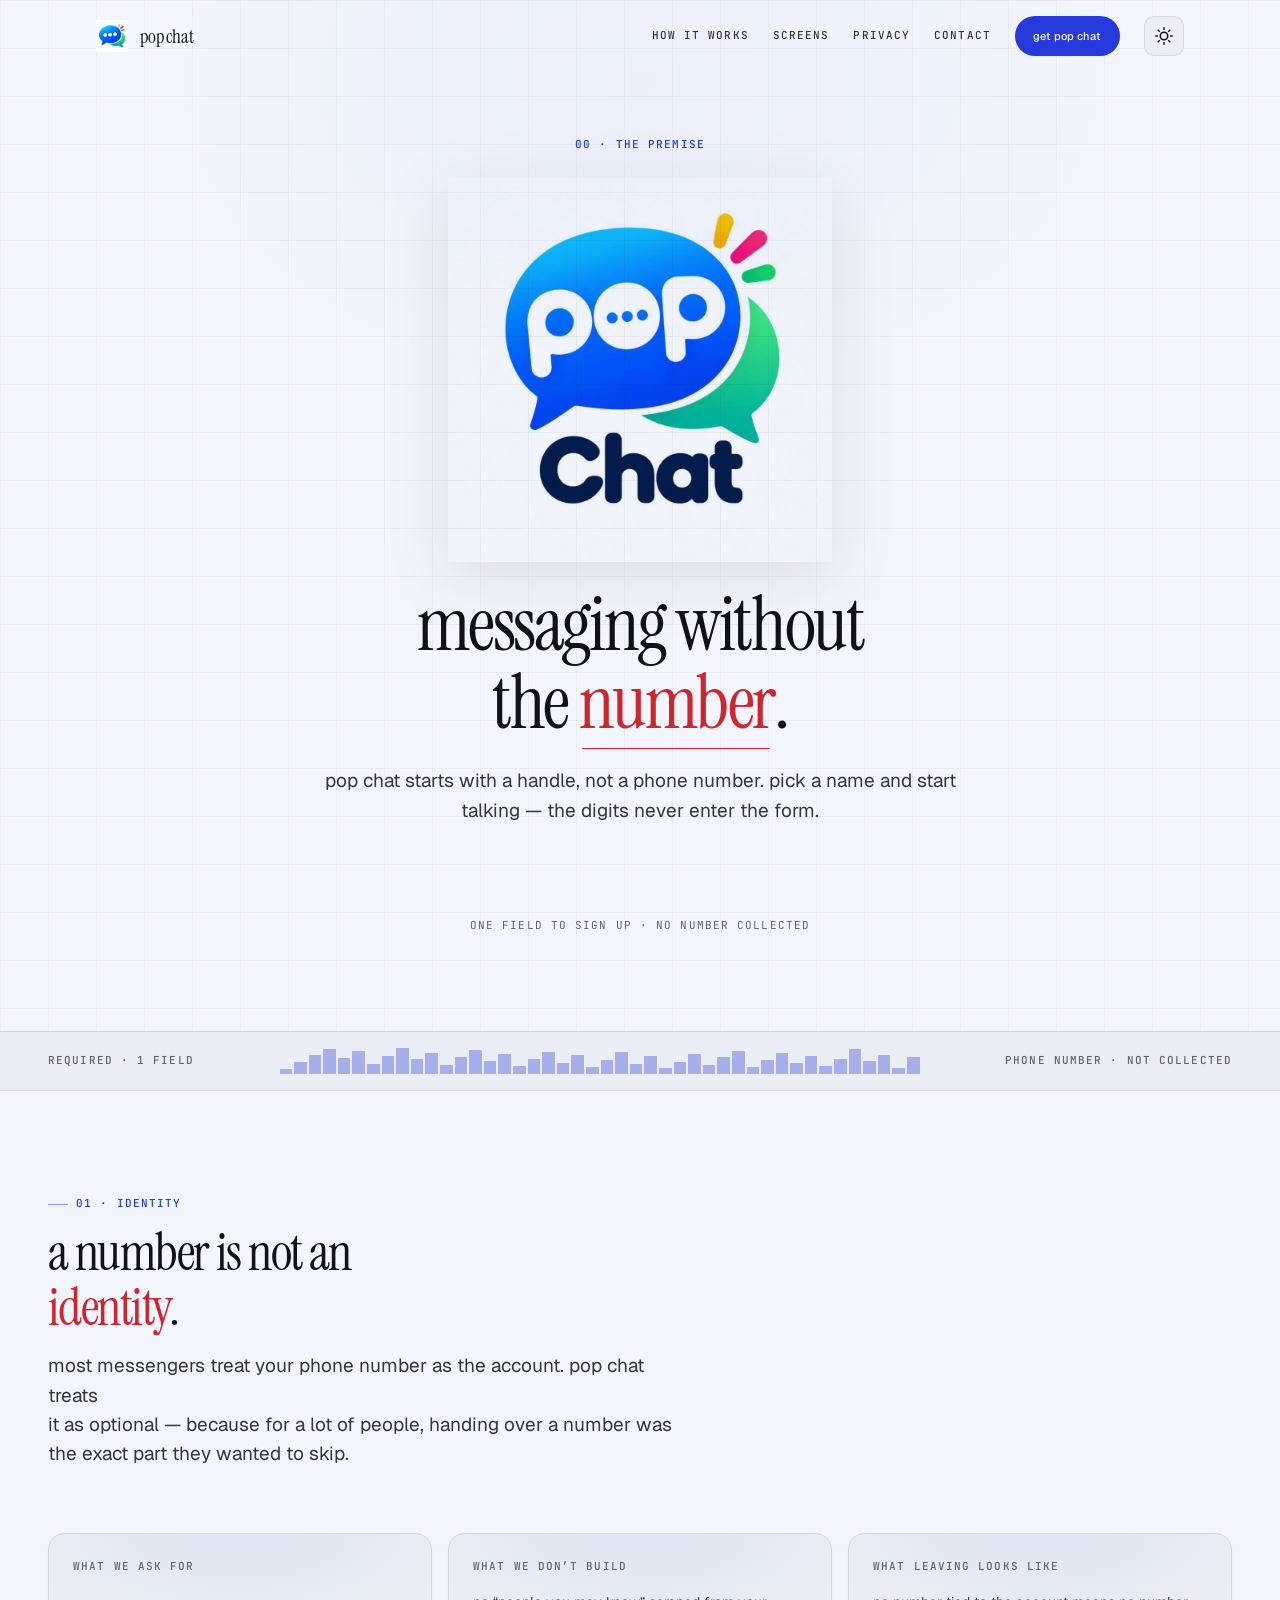
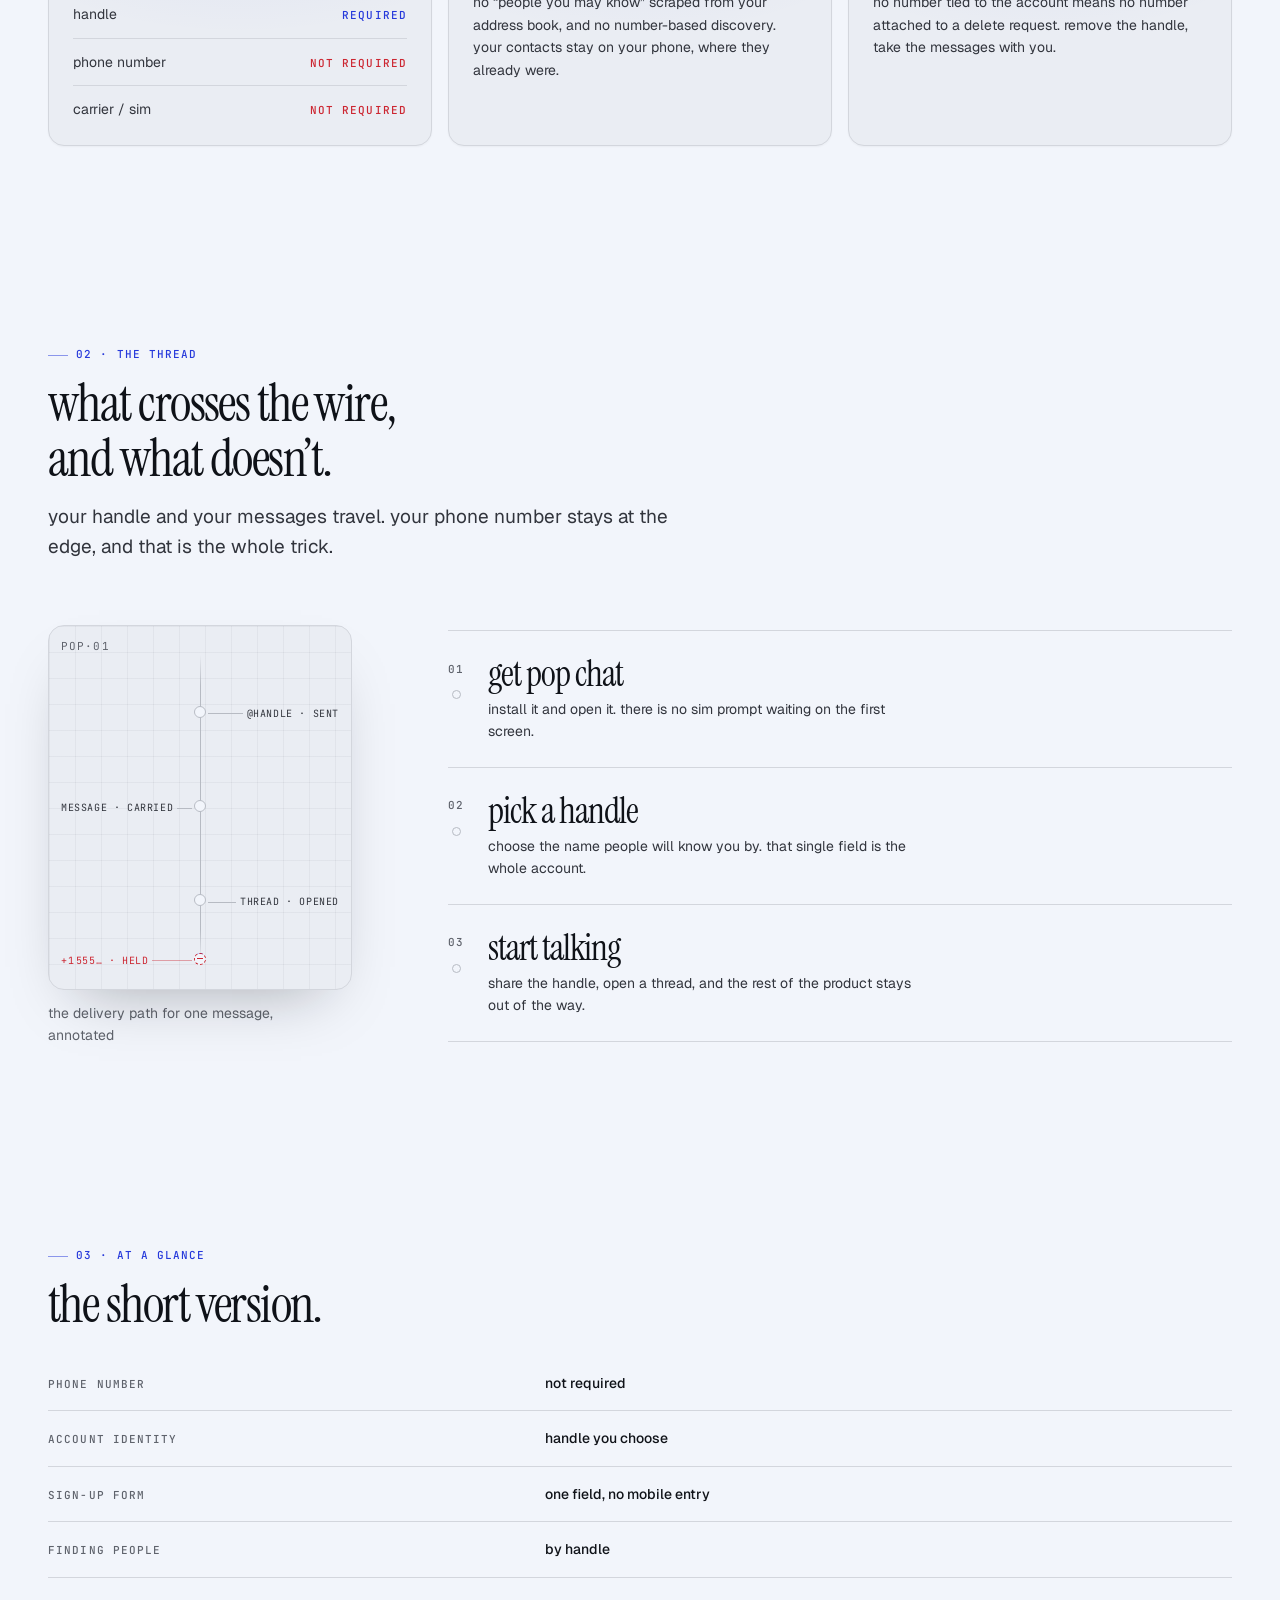
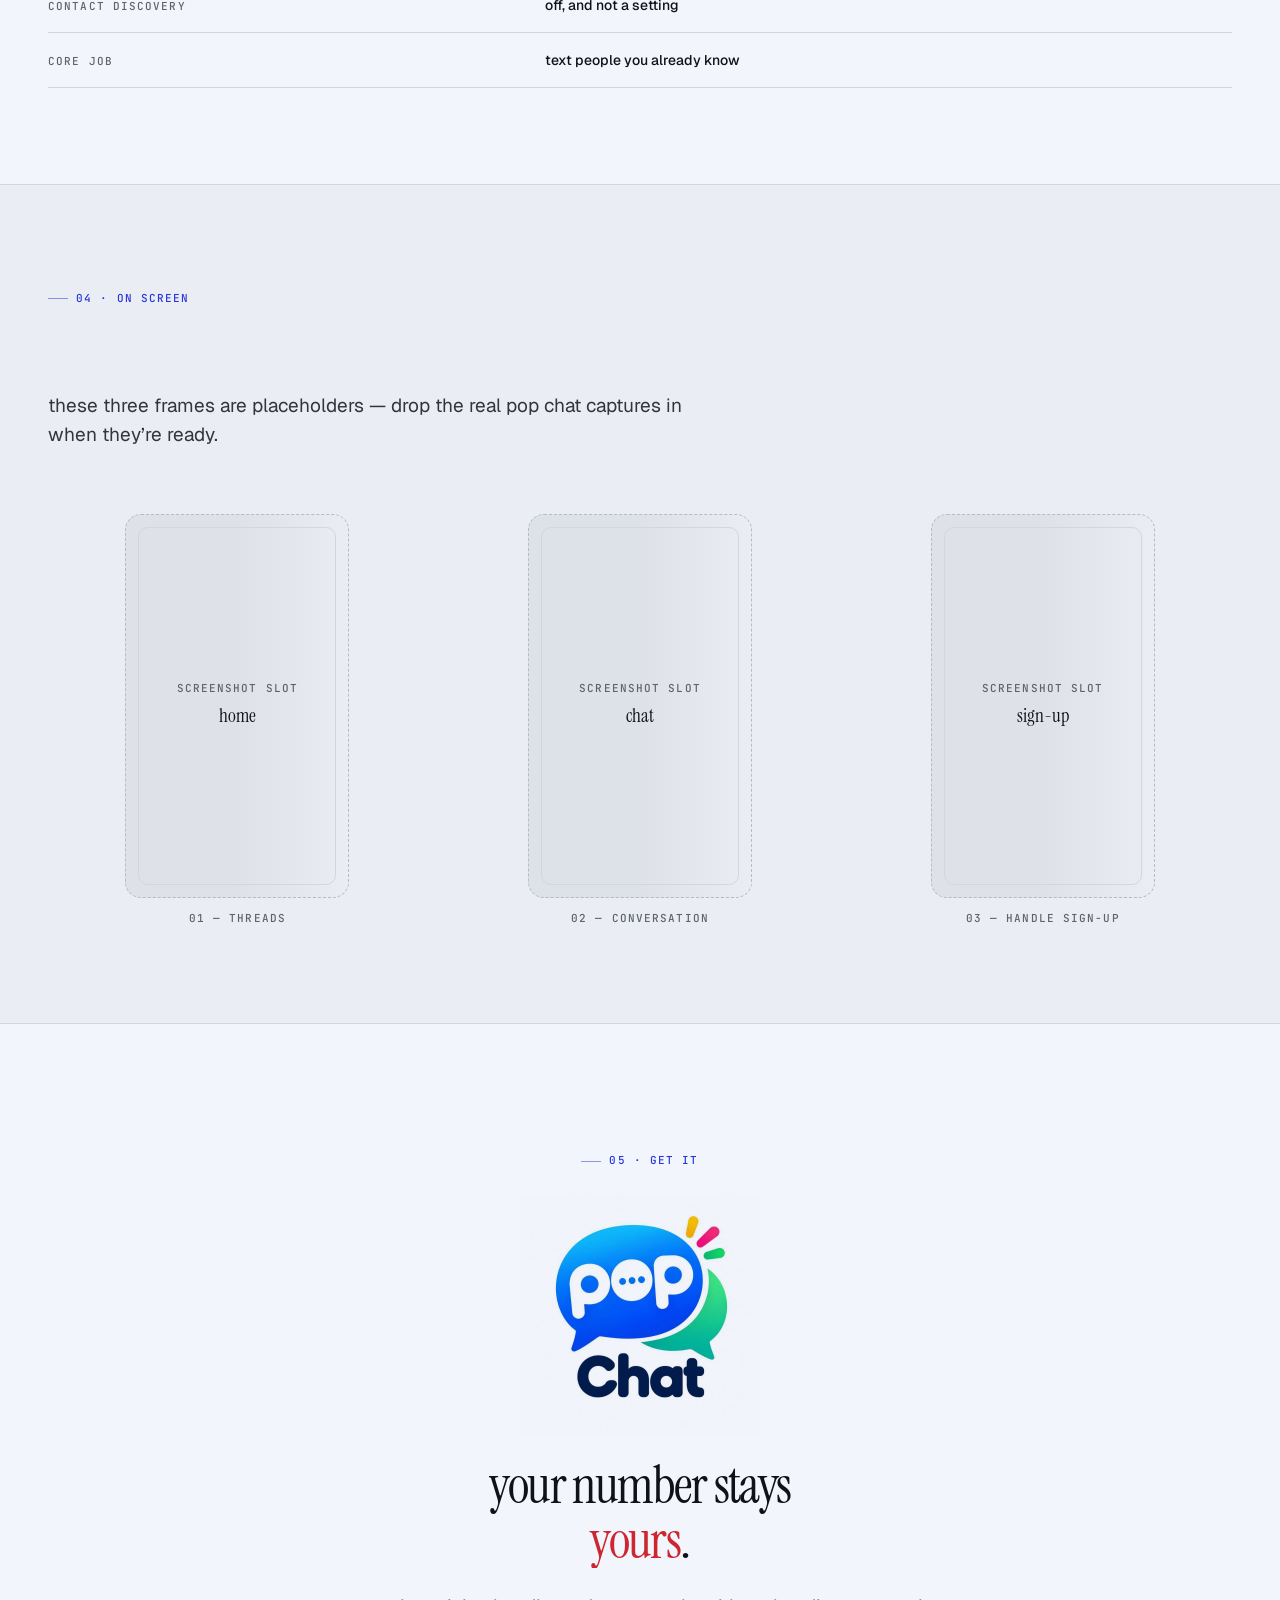
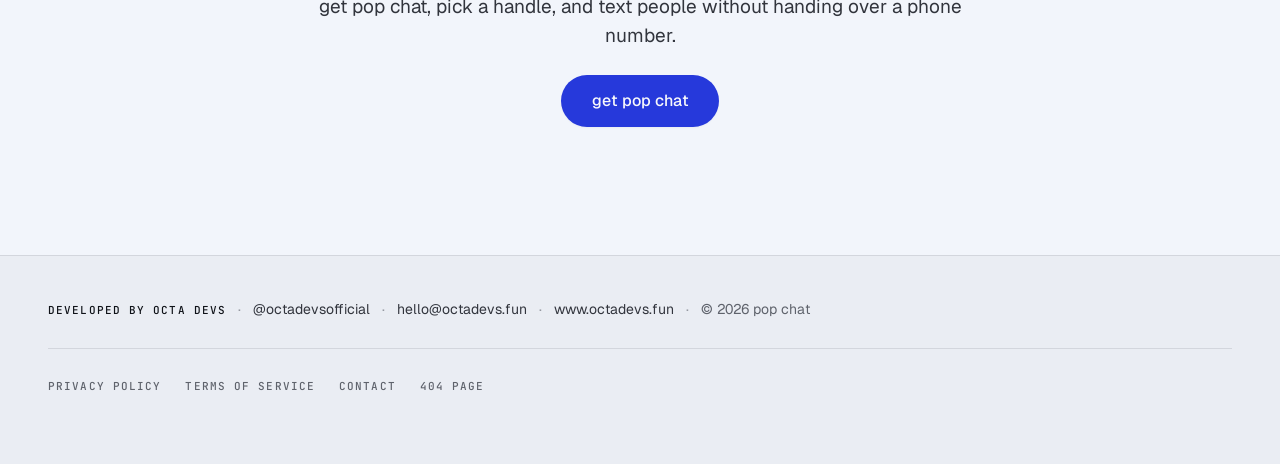
==== commit 17e1291e: "Add theme toggle to mobile nav bar, add extensive animations (float, blur, rotate, clip, letters, st" ====
--- a/index.html
+++ b/index.html
@@ -78,20 +78,20 @@
     <!-- Hero · centred brand mark -->
     <section class="hero">
       <div class="hero__inner reveal-parallax">
-        <p class="eyebrow reveal">00 · the premise</p>
-
-        <img class="mark hero__mark reveal-parallax" src="pop with name.jpg" alt="POP Chat" width="480" height="170" />
-
-        <h1 class="hero__title reveal-parallax">messaging without the&nbsp;<em>number</em>.</h1>
+        <p class="eyebrow reveal-letters"><span class="letter">0</span><span class="letter">0</span> <span class="letter">·</span> <span class="letter">t</span><span class="letter">h</span><span class="letter">e</span> <span class="letter">p</span><span class="letter">r</span><span class="letter">e</span><span class="letter">m</span><span class="letter">i</span><span class="letter">s</span><span class="letter">e</span></p>
+
+        <img class="mark hero__mark reveal-parallax float" src="pop with name.jpg" alt="POP Chat" width="480" height="170" />
+
+        <h1 class="hero__title reveal-blur">messaging without the&nbsp;<em>number</em>.</h1>
 
         <p class="hero__lede reveal-parallax">
           pop chat starts with a handle, not a phone number. pick a name and
           start talking — the digits never enter the form.
         </p>
 
-        <div class="hero__actions reveal-parallax">
-          <a class="btn btn--primary" href="#get">get pop chat</a>
-          <a class="btn btn--quiet" href="#how">see how it works</a>
+        <div class="hero__actions reveal-stack">
+          <a class="btn btn--primary magnetic" href="#get">get pop chat</a>
+          <a class="btn btn--quiet magnetic" href="#how">see how it works</a>
         </div>
 
         <p class="hero__note reveal-parallax">one field to sign up · no number collected</p>
@@ -131,7 +131,7 @@
         </div>
 
         <div class="cards reveal-group">
-          <article class="card reveal-scale" style="--i: 0">
+          <article class="card reveal-scale card-3d" style="--i: 0">
             <p class="card__label">what we ask for</p>
             <ul class="kv">
               <li><span>handle</span><span class="kv__val">required</span></li>
@@ -140,7 +140,7 @@
             </ul>
           </article>
 
-          <article class="card reveal-scale" style="--i: 1">
+          <article class="card reveal-scale card-3d" style="--i: 1">
             <p class="card__label">what we don&rsquo;t build</p>
             <p class="card__body">
               no &ldquo;people you may know&rdquo; scraped from your address book, and
@@ -149,7 +149,7 @@
             </p>
           </article>
 
-          <article class="card reveal-scale" style="--i: 2">
+          <article class="card reveal-scale card-3d" style="--i: 2">
             <p class="card__label">what leaving looks like</p>
             <p class="card__body">
               no number tied to the account means no number attached to a delete
@@ -171,7 +171,7 @@
 
         <div class="thread__layout reveal-group">
           <figure class="apparatus reveal-scale" id="apparatus">
-            <div class="thread-frame">
+            <div class="thread-frame pulse-glow">
               <span class="thread-frame__spine" aria-hidden="true"></span>
               <span class="pulse" aria-hidden="true"></span>
               <span class="pulse--rest" aria-hidden="true"></span>
@@ -272,22 +272,22 @@
         </div>
 
         <div class="shots__grid reveal-group">
-          <figure class="shot reveal-scale" style="--i: 0">
-            <div class="shot__frame">
+          <figure class="shot reveal-rotate" style="--i: 0">
+            <div class="shot__frame shimmer">
               <span class="shot__hint">screenshot slot</span>
               <span class="shot__hint-sub">home</span>
             </div>
             <figcaption class="shot__cap">01 — threads</figcaption>
           </figure>
-          <figure class="shot reveal-scale" style="--i: 1">
-            <div class="shot__frame">
+          <figure class="shot reveal-rotate" style="--i: 1">
+            <div class="shot__frame shimmer">
               <span class="shot__hint">screenshot slot</span>
               <span class="shot__hint-sub">chat</span>
             </div>
             <figcaption class="shot__cap">02 — conversation</figcaption>
           </figure>
-          <figure class="shot reveal-scale" style="--i: 2">
-            <div class="shot__frame">
+          <figure class="shot reveal-rotate" style="--i: 2">
+            <div class="shot__frame shimmer">
               <span class="shot__hint">screenshot slot</span>
               <span class="shot__hint-sub">sign-up</span>
             </div>
@@ -301,11 +301,11 @@
     <section class="close reveal-parallax" id="get">
       <div class="close__inner reveal-group">
         <p class="eyebrow">05 · get it</p>
-        <img class="mark close__mark reveal-scale" src="pop with name.jpg" alt="POP Chat" width="300" height="106" />
+        <img class="mark close__mark reveal-scale float-slow" src="pop with name.jpg" alt="POP Chat" width="300" height="106" />
         <h2 class="close__title reveal-lines"><span class="line">your number stays</span> <span class="line"><em>yours</em>.</span></h2>
         <p class="close__lede reveal-lines"><span class="line">get pop chat, pick a handle, and text people without handing over a phone</span> <span class="line">number.</span></p>
         <div class="hero__actions reveal-scale">
-          <a class="btn btn--primary btn--lg" href="https://www.octadevs.fun" rel="noopener noreferrer">get pop chat</a>
+          <a class="btn btn--primary btn--lg magnetic" href="https://www.octadevs.fun" rel="noopener noreferrer">get pop chat</a>
         </div>
       </div>
     </section>
--- a/styles.css
+++ b/styles.css
@@ -667,7 +667,8 @@
   .nav__inner > .btn { display: inline-flex; }
 }
 @media (max-width: 61.999rem) {
-  .nav__inner > .btn { display: none; }
+  .nav__inner > .btn:not(.theme-toggle) { display: none; }
+  .theme-toggle { display: inline-grid; }
 }
 
 /* ═══ Hero · centred brand mark ════════════════════════════ */
@@ -1368,6 +1369,187 @@
   transform: none;
 }
 
+/* ═══ Additional Animation Classes ═══════════════════════════ */
+
+/* Fade in with blur */
+.reveal-blur {
+  opacity: 0;
+  filter: blur(8px);
+  transform: translateY(24px);
+  transition:
+    opacity var(--dur-long) var(--ease-out),
+    filter var(--dur-long) var(--ease-out),
+    transform var(--dur-long) var(--ease-out);
+}
+.reveal-blur.is-in {
+  opacity: 1;
+  filter: blur(0);
+  transform: none;
+}
+
+/* Rotate and scale in */
+.reveal-rotate {
+  opacity: 0;
+  transform: rotate(-4deg) scale(0.9);
+  transition:
+    opacity var(--dur-mid) var(--ease-out),
+    transform var(--dur-mid) var(--ease-out);
+}
+.reveal-rotate.is-in {
+  opacity: 1;
+  transform: rotate(0) scale(1);
+}
+
+/* Clip-path reveal (iris effect) */
+.reveal-clip {
+  opacity: 0;
+  clip-path: inset(50% 50% 50% 50%);
+  transform: translateY(20px);
+  transition:
+    opacity var(--dur-mid) var(--ease-out),
+    clip-path var(--dur-long) var(--ease-out),
+    transform var(--dur-mid) var(--ease-out);
+}
+.reveal-clip.is-in {
+  opacity: 1;
+  clip-path: inset(0);
+  transform: none;
+}
+
+/* Letter-by-letter reveal */
+.reveal-letters {
+  display: inline-block;
+  overflow: hidden;
+}
+.reveal-letters .letter {
+  display: inline-block;
+  opacity: 0;
+  transform: translateY(1.2em) rotateX(-90deg);
+  transform-origin: bottom;
+  transition:
+    opacity var(--dur-short) var(--ease-out),
+    transform var(--dur-mid) var(--ease-out);
+}
+.reveal-letters.is-in .letter {
+  opacity: 1;
+  transform: translateY(0) rotateX(0);
+}
+
+/* Floating animation */
+@keyframes float {
+  0%, 100% { transform: translateY(0); }
+  50% { transform: translateY(-8px); }
+}
+.float {
+  animation: float 4s var(--ease-out) infinite;
+}
+.float-slow {
+  animation: float 6s var(--ease-out) infinite;
+}
+.float-fast {
+  animation: float 3s var(--ease-out) infinite;
+}
+
+/* Pulse glow */
+@keyframes pulse-glow {
+  0%, 100% { box-shadow: 0 0 0 0 var(--color-glow-2); }
+  50% { box-shadow: 0 0 24px 4px var(--color-glow); }
+}
+.pulse-glow {
+  animation: pulse-glow 3s var(--ease-out) infinite;
+}
+
+/* Shimmer sweep */
+@keyframes shimmer-sweep {
+  0% { background-position: -200% 0; }
+  100% { background-position: 200% 0; }
+}
+.shimmer {
+  background: linear-gradient(90deg, var(--bg-tertiary) 25%, var(--bg-secondary) 50%, var(--bg-tertiary) 75%);
+  background-size: 200% 100%;
+  animation: shimmer-sweep 2s var(--ease-out) infinite;
+}
+
+/* Slide up from bottom with stagger */
+.reveal-stack > * {
+  opacity: 0;
+  transform: translateY(32px);
+  transition:
+    opacity var(--dur-long) var(--ease-out),
+    transform var(--dur-long) var(--ease-out);
+}
+.reveal-stack.is-in > * {
+  opacity: 1;
+  transform: none;
+}
+.reveal-stack.is-in > *:nth-child(1)  { transition-delay: 0ms; }
+.reveal-stack.is-in > *:nth-child(2)  { transition-delay: 80ms; }
+.reveal-stack.is-in > *:nth-child(3)  { transition-delay: 160ms; }
+.reveal-stack.is-in > *:nth-child(4)  { transition-delay: 240ms; }
+.reveal-stack.is-in > *:nth-child(5)  { transition-delay: 320ms; }
+.reveal-stack.is-in > *:nth-child(6)  { transition-delay: 400ms; }
+
+/* Counter animation */
+.counter {
+  display: inline-block;
+}
+.counter::before {
+  counter-increment: count;
+  content: counter(count);
+}
+
+/* Magnetic hover effect */
+.magnetic {
+  transition: transform var(--dur-short) var(--ease-out);
+}
+
+/* Enhanced card hover with 3D tilt */
+.card-3d {
+  transform-style: preserve-3d;
+  transition: transform var(--dur-short) var(--ease-out);
+}
+.card-3d:hover {
+  transform: perspective(1000px) rotateX(2deg) rotateY(-2deg) translateY(-8px);
+}
+
+/* Nav link hover animation */
+.nav__link::before {
+  content: "";
+  position: absolute;
+  left: 50%;
+  bottom: -2px;
+  width: 0;
+  height: 2px;
+  background: var(--color-accent);
+  transform: translateX(-50%);
+  transition: width var(--dur-mid) var(--ease-out);
+}
+.nav__link:hover::before,
+.nav__link:focus-visible::before {
+  width: 100%;
+}
+
+/* Button ripple effect */
+.btn {
+  position: relative;
+  overflow: hidden;
+}
+.btn::after {
+  content: "";
+  position: absolute;
+  inset: 0;
+  background: radial-gradient(circle at center, currentColor 0%, transparent 70%);
+  opacity: 0;
+  transform: scale(0);
+  transition: transform var(--dur-mid) var(--ease-out), opacity var(--dur-short) var(--ease-out);
+  pointer-events: none;
+}
+.btn:active::after {
+  opacity: 0.15;
+  transform: scale(4);
+  transition: transform 0s, opacity 0s;
+}
+
 /* ═══ Reduced motion · everything collapses to final state ══ */
 @media (prefers-reduced-motion: reduce) {
   html { scroll-behavior: auto; }
@@ -1384,8 +1566,14 @@
   .reveal-slide-right,
   .reveal-scale,
   .reveal-parallax,
-  .reveal-lines .line { opacity: 1; transform: none; }
-  .reveal-group > * { transition-delay: 0ms !important; }
+  .reveal-lines .line,
+  .reveal-blur,
+  .reveal-rotate,
+  .reveal-clip,
+  .reveal-stack > *,
+  .reveal-letters .letter { opacity: 1; transform: none; filter: none; clip-path: none; }
+  .reveal-group > *,
+  .reveal-stack > * { transition-delay: 0ms !important; }
   .hero__mark, .hero__title, .hero__lede, .hero__actions, .hero__note {
     opacity: 1;
     transform: none;
@@ -1401,4 +1589,6 @@
   .shot:hover .shot__frame { transform: none; }
   .nav__progress { display: none; }
   .loader { display: none; }
-}
+  .float, .float-slow, .float-fast, .pulse-glow, .shimmer { animation: none !important; }
+  .btn:active::after { transform: none; opacity: 0; }
+}
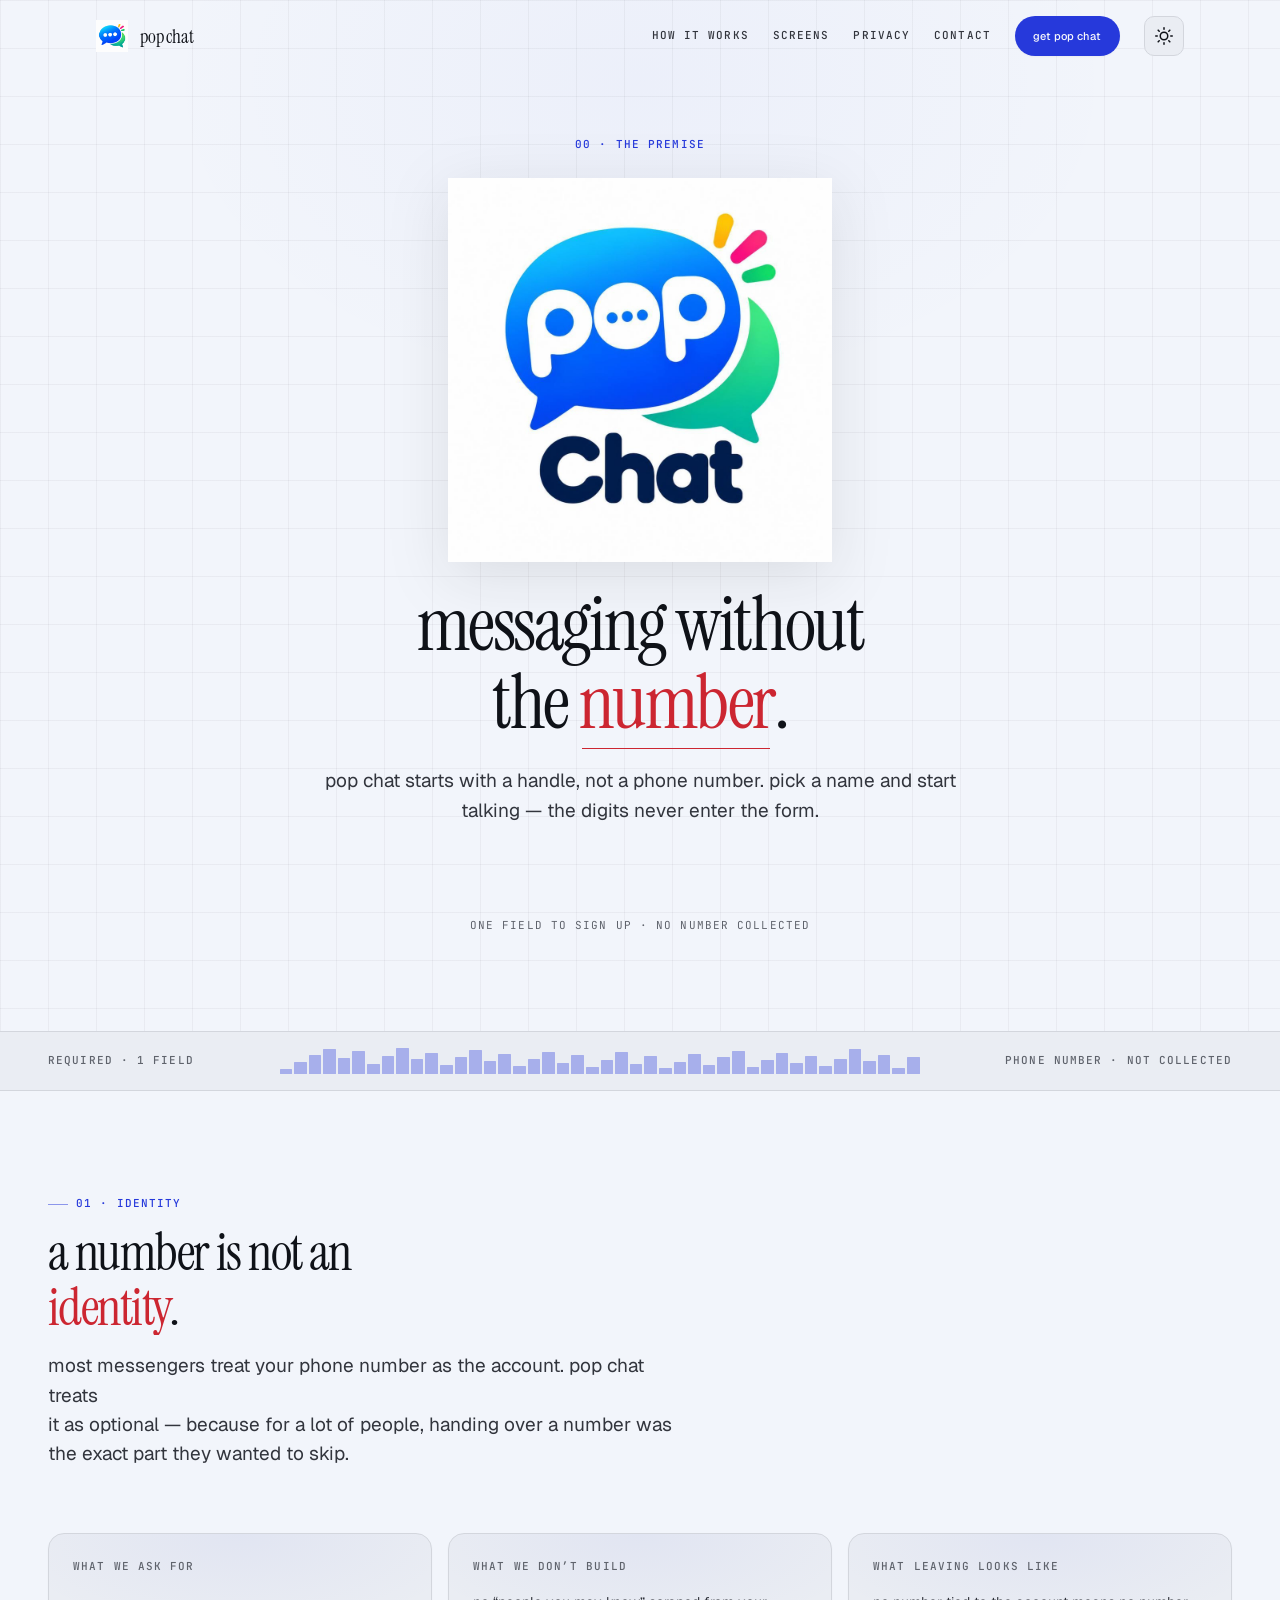
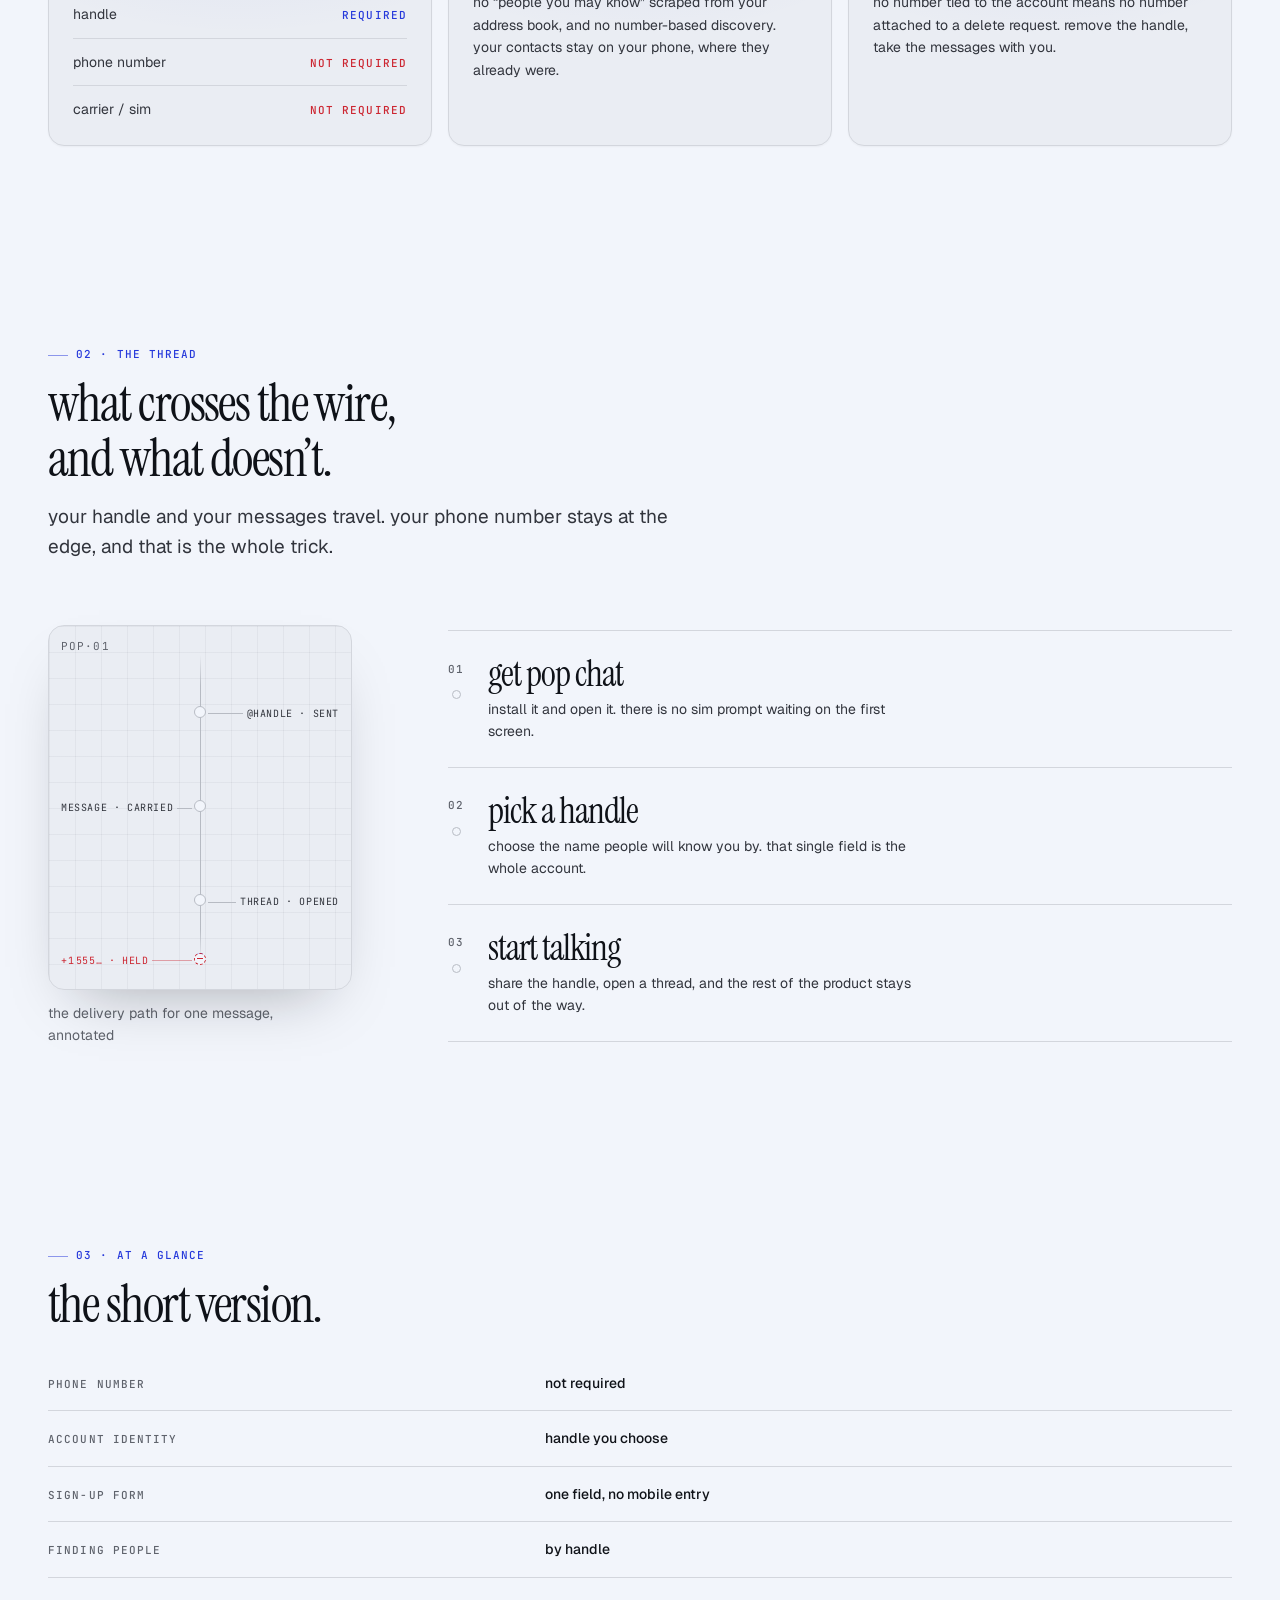
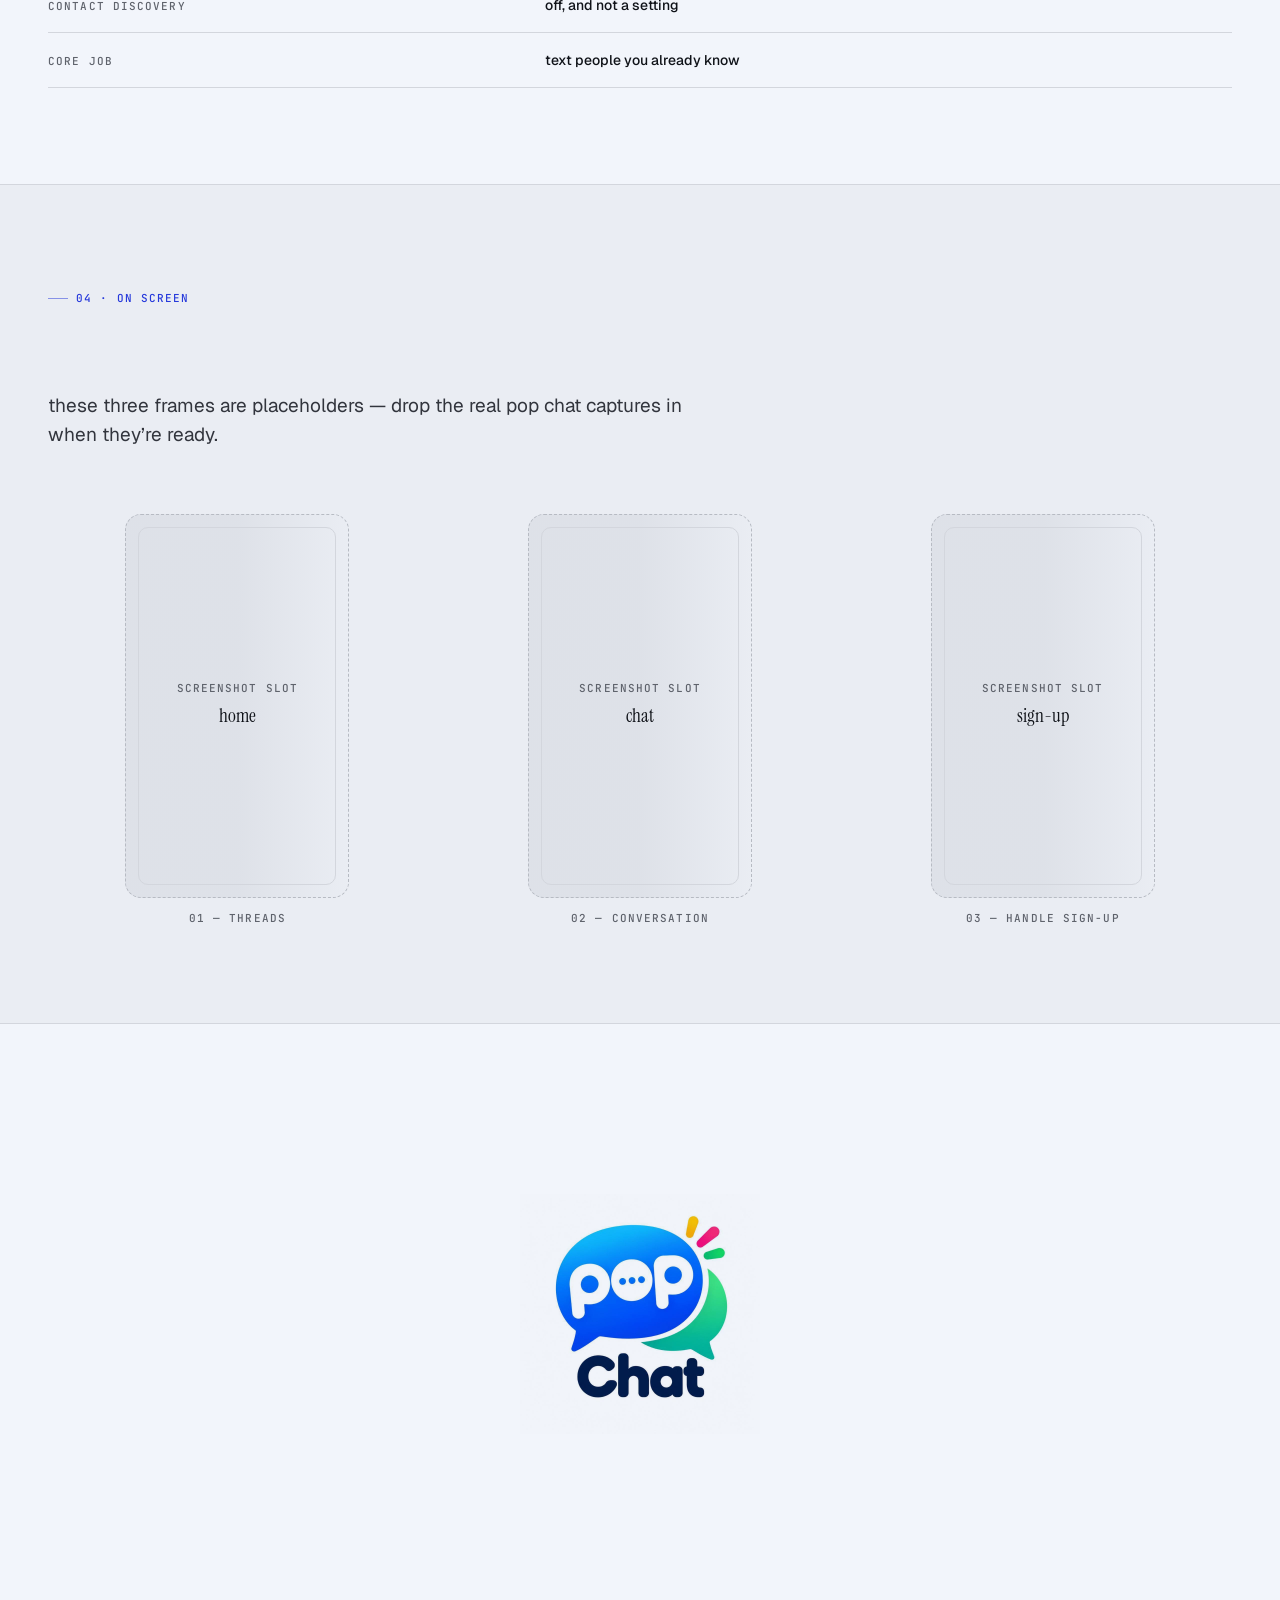
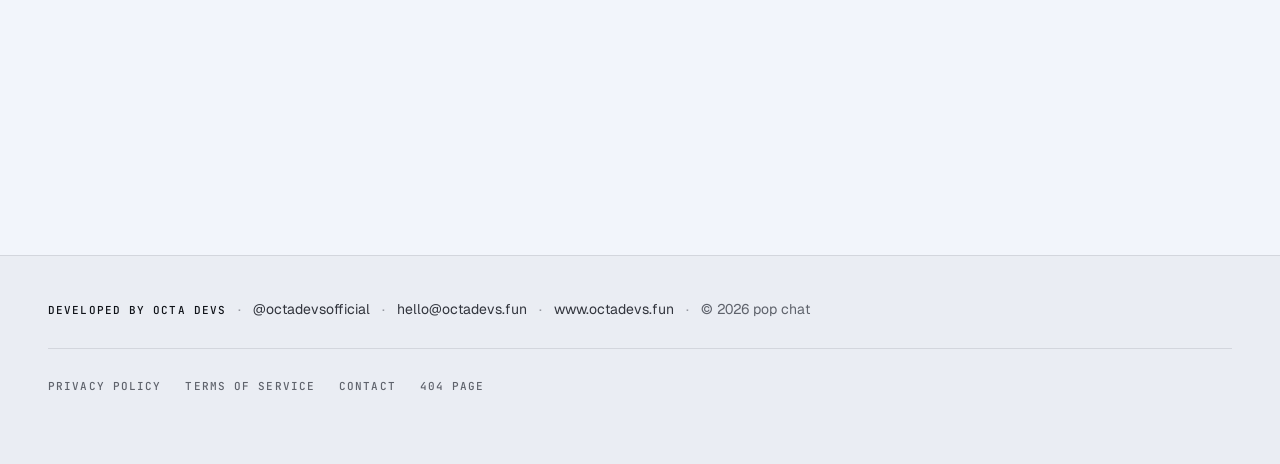
==== commit 2ae603c4: "Add animated backgrounds (aurora, orbs, noise, grid, mesh) and more animations (typewriter, gradient" ====
--- a/index.html
+++ b/index.html
@@ -16,6 +16,11 @@
   <link rel="stylesheet" href="styles.css" />
 </head>
 <body>
+  <!-- Animated backgrounds -->
+  <div class="bg-aurora" aria-hidden="true"></div>
+  <div class="bg-orbs" aria-hidden="true"></div>
+  <div class="bg-noise" aria-hidden="true"></div>
+
   <!-- Loading screen with skeleton -->
   <div class="loader" id="loader" aria-busy="true" aria-label="Loading">
     <div class="loader__inner">
--- a/styles.css
+++ b/styles.css
@@ -671,6 +671,157 @@
   .theme-toggle { display: inline-grid; }
 }
 
+/* ═══ Animated Backgrounds ════════════════════════════════════ */
+
+/* Mesh gradient background */
+.bg-mesh {
+  position: fixed;
+  inset: 0;
+  z-index: -1;
+  background:
+    radial-gradient(ellipse 80% 50% at 20% 10%, var(--color-paper-emit) 0%, transparent 50%),
+    radial-gradient(ellipse 60% 40% at 80% 90%, var(--color-emit-card) 0%, transparent 50%),
+    radial-gradient(ellipse 40% 60% at 50% 50%, var(--color-emit-card-hi) 0%, transparent 60%),
+    var(--bg-primary);
+  animation: mesh-shift 20s var(--ease-soft) infinite;
+}
+@keyframes mesh-shift {
+  0%, 100% {
+    background-position:
+      20% 10%, 80% 90%, 50% 50%;
+  }
+  25% {
+    background-position:
+      30% 20%, 70% 80%, 40% 60%;
+  }
+  50% {
+    background-position:
+      10% 30%, 90% 70%, 60% 40%;
+  }
+  75% {
+    background-position:
+      25% 5%, 75% 95%, 55% 55%;
+  }
+}
+
+/* Floating orbs */
+.bg-orbs {
+  position: fixed;
+  inset: 0;
+  z-index: -1;
+  pointer-events: none;
+  overflow: hidden;
+}
+.bg-orbs::before,
+.bg-orbs::after {
+  content: "";
+  position: absolute;
+  border-radius: 50%;
+  filter: blur(60px);
+  opacity: 0.15;
+  animation: orb-float 15s var(--ease-soft) infinite;
+}
+.bg-orbs::before {
+  width: 400px;
+  height: 400px;
+  background: var(--color-accent);
+  top: -100px;
+  left: -100px;
+  animation-delay: 0s;
+}
+.bg-orbs::after {
+  width: 300px;
+  height: 300px;
+  background: var(--color-accent-2);
+  bottom: -50px;
+  right: -50px;
+  animation-delay: -7.5s;
+}
+@keyframes orb-float {
+  0%, 100% { transform: translate(0, 0) scale(1); }
+  25% { transform: translate(50px, -30px) scale(1.1); }
+  50% { transform: translate(-20px, 40px) scale(0.9); }
+  75% { transform: translate(30px, 20px) scale(1.05); }
+}
+
+/* Animated grid lines */
+.bg-grid {
+  position: fixed;
+  inset: 0;
+  z-index: -1;
+  background-image:
+    linear-gradient(var(--border-subtle) 1px, transparent 1px),
+    linear-gradient(90deg, var(--border-subtle) 1px, transparent 1px);
+  background-size: 60px 60px;
+  animation: grid-move 20s linear infinite;
+  opacity: 0.3;
+}
+@keyframes grid-move {
+  0% { background-position: 0 0; }
+  100% { background-position: 60px 60px; }
+}
+
+/* Noise texture overlay */
+.bg-noise {
+  position: fixed;
+  inset: 0;
+  z-index: -1;
+  opacity: 0.02;
+  pointer-events: none;
+  background-image: url("data:image/svg+xml,%3Csvg viewBox='0 0 256 256' xmlns='http://www.w3.org/2000/svg'%3E%3Cfilter id='noise'%3E%3CfeTurbulence type='fractalNoise' baseFrequency='0.9' numOctaves='4' stitchTiles='stitch'/%3E%3C/filter%3E%3Crect width='100%25' height='100%25' filter='url(%23noise)'/%3E%3C/svg%3E");
+  animation: noise-shift 0.5s steps(10) infinite;
+}
+@keyframes noise-shift {
+  0% { transform: translate(0, 0); }
+  10% { transform: translate(5px, -3px); }
+  20% { transform: translate(-2px, 5px); }
+  30% { transform: translate(3px, 2px); }
+  40% { transform: translate(-4px, -4px); }
+  50% { transform: translate(1px, 3px); }
+  60% { transform: translate(-3px, 1px); }
+  70% { transform: translate(2px, -2px); }
+  80% { transform: translate(-1px, 4px); }
+  90% { transform: translate(4px, -1px); }
+  100% { transform: translate(0, 0); }
+}
+
+/* Aurora/wave background */
+.bg-aurora {
+  position: fixed;
+  inset: 0;
+  z-index: -1;
+  background:
+    radial-gradient(ellipse 100% 100% at 50% -20%,
+      var(--color-paper-emit) 0%,
+      var(--color-emit-card) 20%,
+      transparent 60%),
+    radial-gradient(ellipse 80% 80% at -10% 50%,
+      oklch(55% 0.20 24 / 0.05) 0%,
+      transparent 50%),
+    radial-gradient(ellipse 60% 60% at 110% 50%,
+      oklch(46% 0.24 268 / 0.05) 0%,
+      transparent 50%),
+    var(--bg-primary);
+  animation: aurora-shift 25s var(--ease-soft) infinite;
+}
+@keyframes aurora-shift {
+  0%, 100% {
+    background-position:
+      50% -20%, -10% 50%, 110% 50%;
+    filter: hue-rotate(0deg);
+  }
+  33% {
+    background-position:
+      30% -10%, 0% 60%, 100% 40%;
+    filter: hue-rotate(10deg);
+  }
+  66% {
+    background-position:
+      70% -30%, -20% 40%, 120% 60%;
+    filter: hue-rotate(-10deg);
+  }
+}
+
 /* ═══ Hero · centred brand mark ════════════════════════════ */
 .hero {
   position: relative;
@@ -681,6 +832,23 @@
     linear-gradient(90deg, var(--rule-blueprint) 1px, transparent 1px) 0 0 / 48px 48px,
     radial-gradient(56% 46% at 50% 8%, var(--color-paper-emit) 0%, transparent 68%),
     var(--color-paper);
+}
+.hero::before {
+  content: "";
+  position: absolute;
+  inset: 0;
+  z-index: 0;
+  background: inherit;
+  animation: hero-bg-pulse 8s var(--ease-soft) infinite;
+  pointer-events: none;
+}
+@keyframes hero-bg-pulse {
+  0%, 100% { opacity: 1; filter: brightness(1); }
+  50% { opacity: 0.8; filter: brightness(1.05) saturate(1.1); }
+}
+.hero__inner {
+  position: relative;
+  z-index: 1;
 }
 .hero__inner {
   max-width: 56rem;
@@ -1548,6 +1716,202 @@
   opacity: 0.15;
   transform: scale(4);
   transition: transform 0s, opacity 0s;
+}
+
+/* ═══ More Animation Classes ═══════════════════════════════════ */
+
+/* Typewriter effect */
+.typewriter {
+  overflow: hidden;
+  white-space: nowrap;
+  border-right: 2px solid var(--color-accent);
+  animation: typewriter 3s steps(40) var(--ease-out) forwards, blink-caret 0.75s step-end infinite;
+}
+.typewriter-delayed {
+  animation-delay: 1s;
+}
+@keyframes typewriter {
+  from { width: 0; }
+  to { width: 100%; }
+}
+@keyframes blink-caret {
+  from, to { border-color: transparent; }
+  50% { border-color: var(--color-accent); }
+}
+
+/* Gradient text animation */
+.gradient-text {
+  background: linear-gradient(90deg, var(--color-accent), var(--color-accent-2), var(--color-accent));
+  background-size: 200% auto;
+  -webkit-background-clip: text;
+  -webkit-text-fill-color: transparent;
+  background-clip: text;
+  animation: gradient-shift 3s var(--ease-out) infinite;
+}
+@keyframes gradient-shift {
+  0%, 100% { background-position: 0% center; }
+  50% { background-position: 200% center; }
+}
+
+/* Staggered word reveal */
+.reveal-words {
+  display: inline-block;
+  overflow: hidden;
+}
+.reveal-words .word {
+  display: inline-block;
+  opacity: 0;
+  transform: translateY(1.5em) rotateX(-90deg);
+  transform-origin: bottom;
+  transition:
+    opacity var(--dur-mid) var(--ease-out),
+    transform var(--dur-long) var(--ease-out);
+}
+.reveal-words.is-in .word {
+  opacity: 1;
+  transform: translateY(0) rotateX(0);
+}
+
+/* Count up animation */
+.counter-up {
+  display: inline-block;
+}
+.counter-up::before {
+  content: attr(data-target);
+  opacity: 0;
+  animation: count-up 2s var(--ease-out) forwards;
+}
+@keyframes count-up {
+  from { opacity: 0; transform: translateY(0.5em); }
+  to { opacity: 1; transform: translateY(0); }
+}
+
+/* Scroll progress ring */
+.scroll-ring {
+  position: fixed;
+  bottom: var(--space-lg);
+  right: var(--space-lg);
+  width: 56px;
+  height: 56px;
+  z-index: var(--z-raised);
+  pointer-events: none;
+}
+.scroll-ring svg {
+  transform: rotate(-90deg);
+}
+.scroll-ring circle {
+  fill: none;
+  stroke: var(--color-accent);
+  stroke-width: 3;
+  stroke-linecap: round;
+  transition: stroke-dashoffset 0.1s linear;
+}
+
+/* Marquee/ticker */
+.marquee {
+  display: flex;
+  overflow: hidden;
+  white-space: nowrap;
+}
+.marquee__content {
+  display: flex;
+  animation: marquee 20s linear infinite;
+}
+.marquee:hover .marquee__content {
+  animation-play-state: paused;
+}
+@keyframes marquee {
+  from { transform: translateX(0); }
+  to { transform: translateX(-50%); }
+}
+
+/* Bounce in */
+@keyframes bounce-in {
+  0% { opacity: 0; transform: scale(0.3); }
+  50% { opacity: 1; transform: scale(1.05); }
+  70% { transform: scale(0.95); }
+  100% { transform: scale(1); }
+}
+.bounce-in {
+  animation: bounce-in 0.6s var(--ease-out) backwards;
+}
+
+/* Wiggle on hover */
+.wiggle:hover {
+  animation: wiggle 0.5s var(--ease-out);
+}
+@keyframes wiggle {
+  0%, 100% { transform: rotate(0); }
+  25% { transform: rotate(-3deg); }
+  75% { transform: rotate(3deg); }
+}
+
+/* Heartbeat pulse */
+@keyframes heartbeat {
+  0%, 100% { transform: scale(1); }
+  25% { transform: scale(1.1); }
+  50% { transform: scale(1); }
+  75% { transform: scale(1.05); }
+}
+.heartbeat {
+  animation: heartbeat 1.5s var(--ease-out) infinite;
+}
+
+/* Perspective card stack */
+.card-stack {
+  display: grid;
+  grid-template-columns: repeat(auto-fit, minmax(280px, 1fr));
+  gap: var(--space-lg);
+}
+.card-stack .card {
+  transition: transform var(--dur-mid) var(--ease-out), z-index 0s, box-shadow var(--dur-mid) var(--ease-out);
+}
+.card-stack .card:hover {
+  z-index: 10;
+  transform: translateY(-12px) scale(1.02);
+  box-shadow: var(--shadow-pop);
+}
+
+/* Gradient border */
+.gradient-border {
+  position: relative;
+  border-radius: var(--radius-card);
+  background: var(--bg-secondary);
+}
+.gradient-border::before {
+  content: "";
+  position: absolute;
+  inset: -2px;
+  border-radius: calc(var(--radius-card) + 2px);
+  background: linear-gradient(135deg, var(--color-accent), var(--color-accent-2));
+  z-index: -1;
+  opacity: 0;
+  transition: opacity var(--dur-mid) var(--ease-out);
+}
+.gradient-border:hover::before {
+  opacity: 1;
+}
+
+/* Spotlight/follow mouse */
+.spotlight {
+  position: relative;
+  overflow: hidden;
+}
+.spotlight::after {
+  content: "";
+  position: absolute;
+  top: 50%;
+  left: 50%;
+  width: 200px;
+  height: 200px;
+  transform: translate(-50%, -50%);
+  background: radial-gradient(circle, var(--color-paper-emit) 0%, transparent 70%);
+  opacity: 0;
+  pointer-events: none;
+  transition: opacity var(--dur-short) var(--ease-out);
+}
+.spotlight:hover::after {
+  opacity: 1;
 }
 
 /* ═══ Reduced motion · everything collapses to final state ══ */
@@ -1571,7 +1935,8 @@
   .reveal-rotate,
   .reveal-clip,
   .reveal-stack > *,
-  .reveal-letters .letter { opacity: 1; transform: none; filter: none; clip-path: none; }
+  .reveal-letters .letter,
+  .reveal-words .word { opacity: 1; transform: none; filter: none; clip-path: none; }
   .reveal-group > *,
   .reveal-stack > * { transition-delay: 0ms !important; }
   .hero__mark, .hero__title, .hero__lede, .hero__actions, .hero__note {
@@ -1591,4 +1956,11 @@
   .loader { display: none; }
   .float, .float-slow, .float-fast, .pulse-glow, .shimmer { animation: none !important; }
   .btn:active::after { transform: none; opacity: 0; }
-}
+  .bg-mesh, .bg-orbs, .bg-grid, .bg-noise, .bg-aurora { animation: none !important; }
+  .hero::before { animation: none !important; }
+  .typewriter { animation: none !important; width: 100%; border: none; }
+  .gradient-text { animation: none !important; }
+  .marquee__content { animation: none !important; }
+  .bounce-in, .heartbeat, .wiggle { animation: none !important; }
+  .counter-up::before { animation: none !important; opacity: 1; transform: none; }
+}
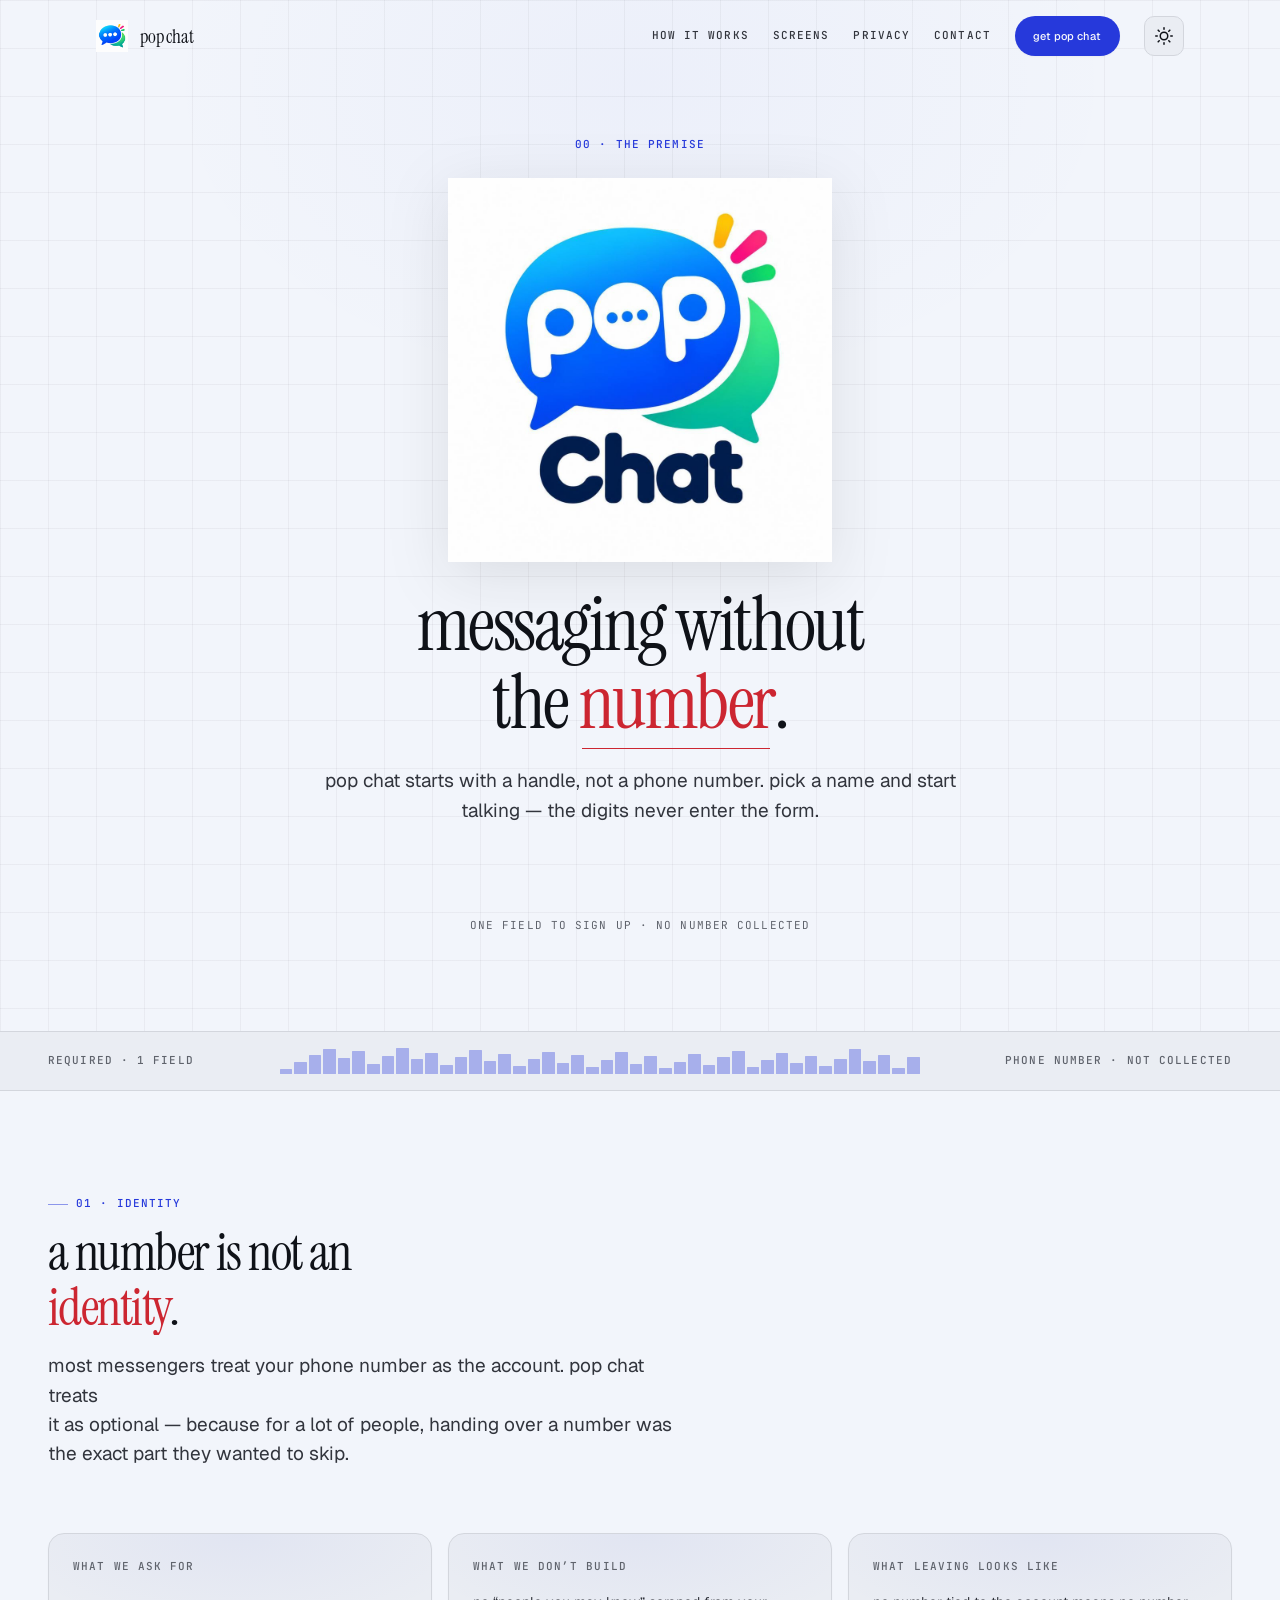
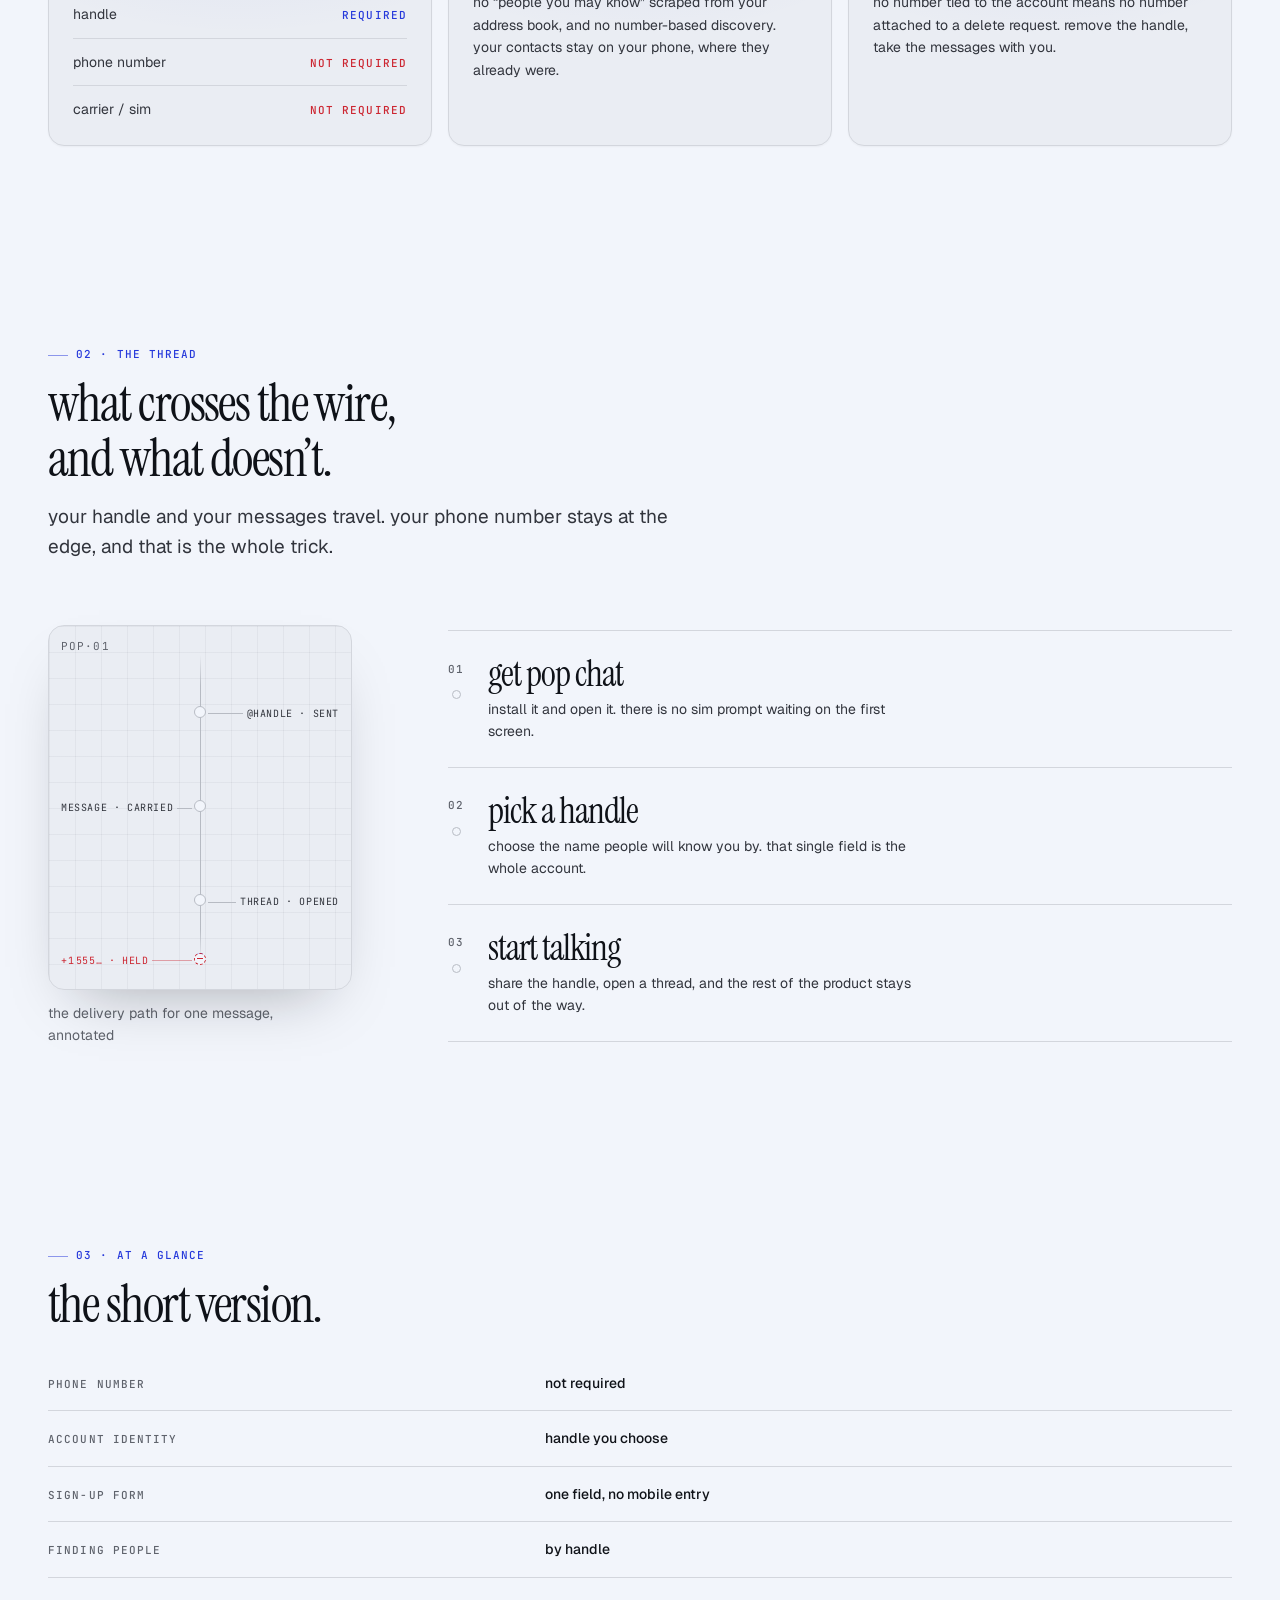
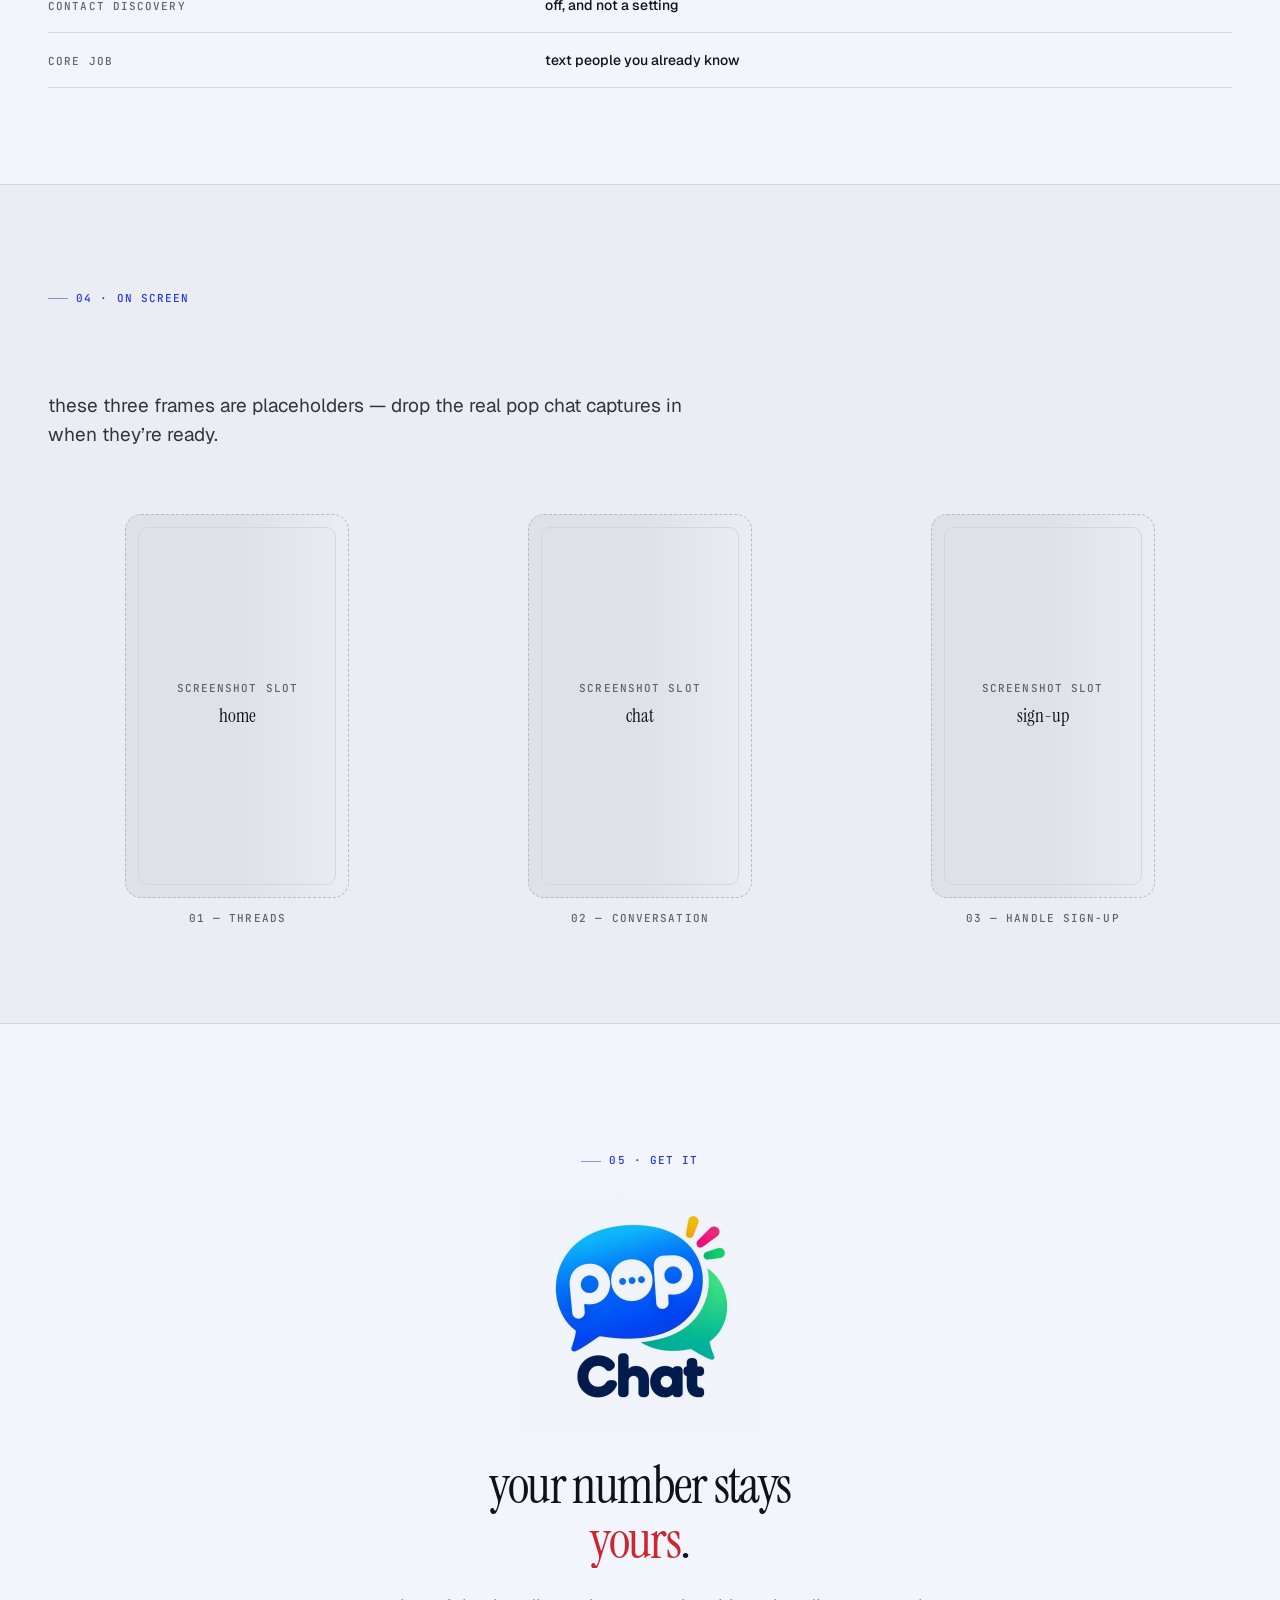
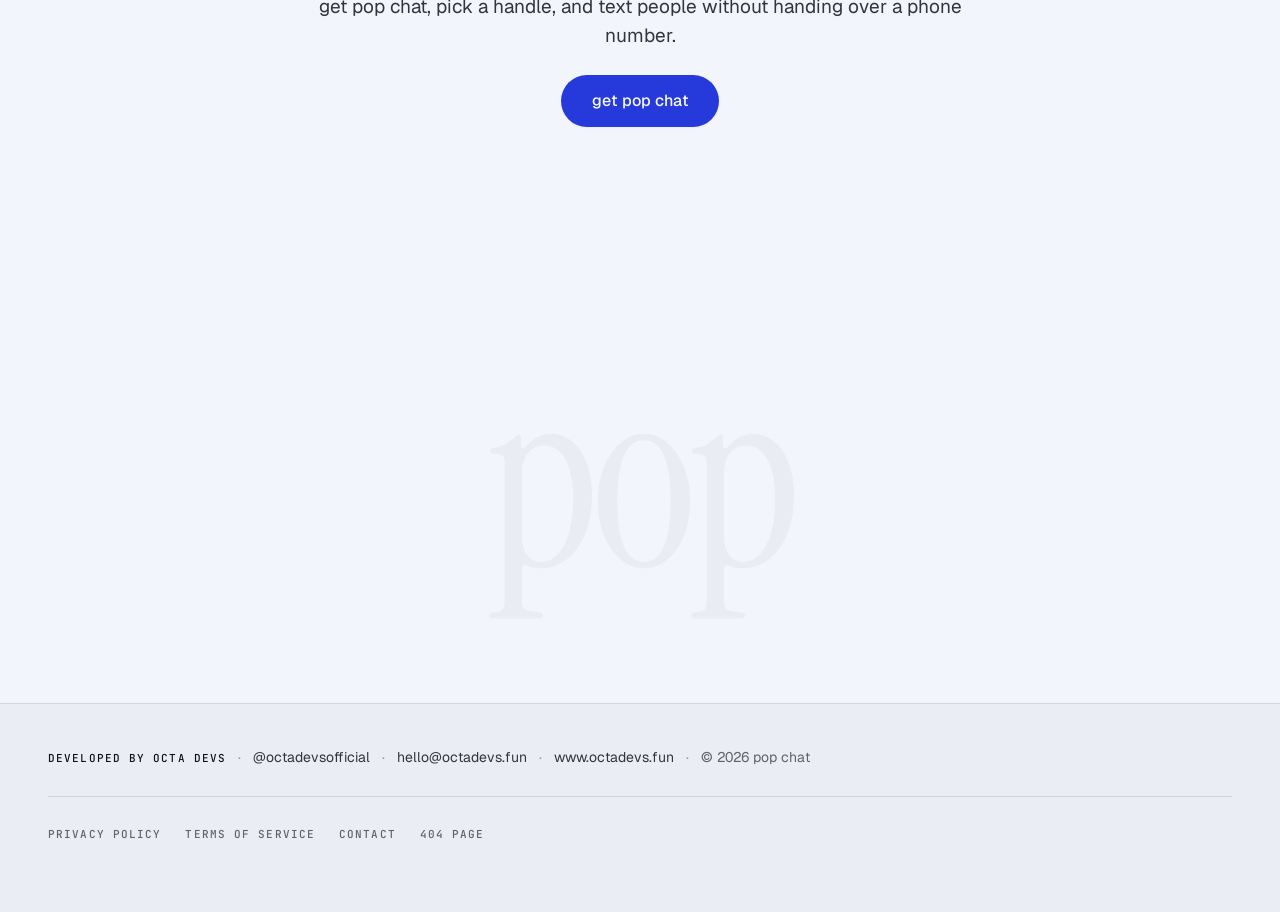
==== commit 4a4b9f77: "Add big POP brand mark at bottom with breathe animation, dark mode support, and hover interaction" ====
--- a/index.html
+++ b/index.html
@@ -314,6 +314,12 @@
         </div>
       </div>
     </section>
+
+  <!-- Big POP brand mark -->
+  <div class="brand-mark" aria-hidden="true">
+    <span class="brand-mark__text">pop</span>
+  </div>
+
   </main>
 
   <footer class="foot">
--- a/styles.css
+++ b/styles.css
@@ -668,7 +668,7 @@
 }
 @media (max-width: 61.999rem) {
   .nav__inner > .btn:not(.theme-toggle) { display: none; }
-  .theme-toggle { display: inline-grid; }
+  .theme-toggle { display: inline-grid !important; visibility: visible !important; opacity: 1 !important; }
 }
 
 /* ═══ Animated Backgrounds ════════════════════════════════════ */
@@ -1912,6 +1912,84 @@
 }
 .spotlight:hover::after {
   opacity: 1;
+}
+
+/* Big POP brand mark at bottom */
+.brand-mark {
+  position: relative;
+  width: 100%;
+  padding: var(--space-3xl) var(--page-gutter);
+  text-align: center;
+  overflow: hidden;
+}
+.brand-mark__text {
+  display: inline-block;
+  font-family: var(--font-display);
+  font-weight: 400;
+  font-size: clamp(8rem, 20vw, 18rem);
+  line-height: 1;
+  letter-spacing: -0.03em;
+  color: var(--color-ink);
+  opacity: 0.04;
+  mix-blend-mode: multiply;
+  transform: translateY(20px);
+  animation: brand-mark-rise 1.2s var(--ease-out) 0.3s forwards,
+             brand-mark-breathe 6s var(--ease-out) 1.5s infinite;
+  cursor: default;
+  user-select: none;
+}
+@keyframes brand-mark-rise {
+  from { opacity: 0; transform: translateY(40px); }
+  to { opacity: 0.04; transform: translateY(0); }
+}
+@keyframes brand-mark-breathe {
+  0%, 100% { 
+    opacity: 0.04; 
+    transform: translateY(0) scale(1); 
+    filter: blur(0);
+  }
+  50% { 
+    opacity: 0.08; 
+    transform: translateY(-8px) scale(1.01); 
+    filter: blur(0.5px);
+  }
+}
+
+/* Dark mode adjustment */
+[data-theme="dark"] .brand-mark__text {
+  color: var(--color-ink);
+  opacity: 0.06;
+  mix-blend-mode: screen;
+}
+[data-theme="dark"] .brand-mark__text {
+  animation: brand-mark-rise 1.2s var(--ease-out) 0.3s forwards,
+             brand-mark-breathe-dark 6s var(--ease-out) 1.5s infinite;
+}
+@keyframes brand-mark-breathe-dark {
+  0%, 100% { 
+    opacity: 0.06; 
+    transform: translateY(0) scale(1); 
+    filter: blur(0);
+  }
+  50% { 
+    opacity: 0.12; 
+    transform: translateY(-8px) scale(1.01); 
+    filter: blur(0.5px);
+  }
+}
+
+/* Interactive hover effect */
+.brand-mark:hover .brand-mark__text {
+  animation: none;
+  opacity: 0.15;
+  transform: translateY(-4px) scale(1.005);
+  filter: blur(0);
+  transition: opacity var(--dur-mid) var(--ease-out), 
+              transform var(--dur-mid) var(--ease-out),
+              filter var(--dur-mid) var(--ease-out);
+}
+[data-theme="dark"] .brand-mark:hover .brand-mark__text {
+  opacity: 0.2;
 }
 
 /* ═══ Reduced motion · everything collapses to final state ══ */
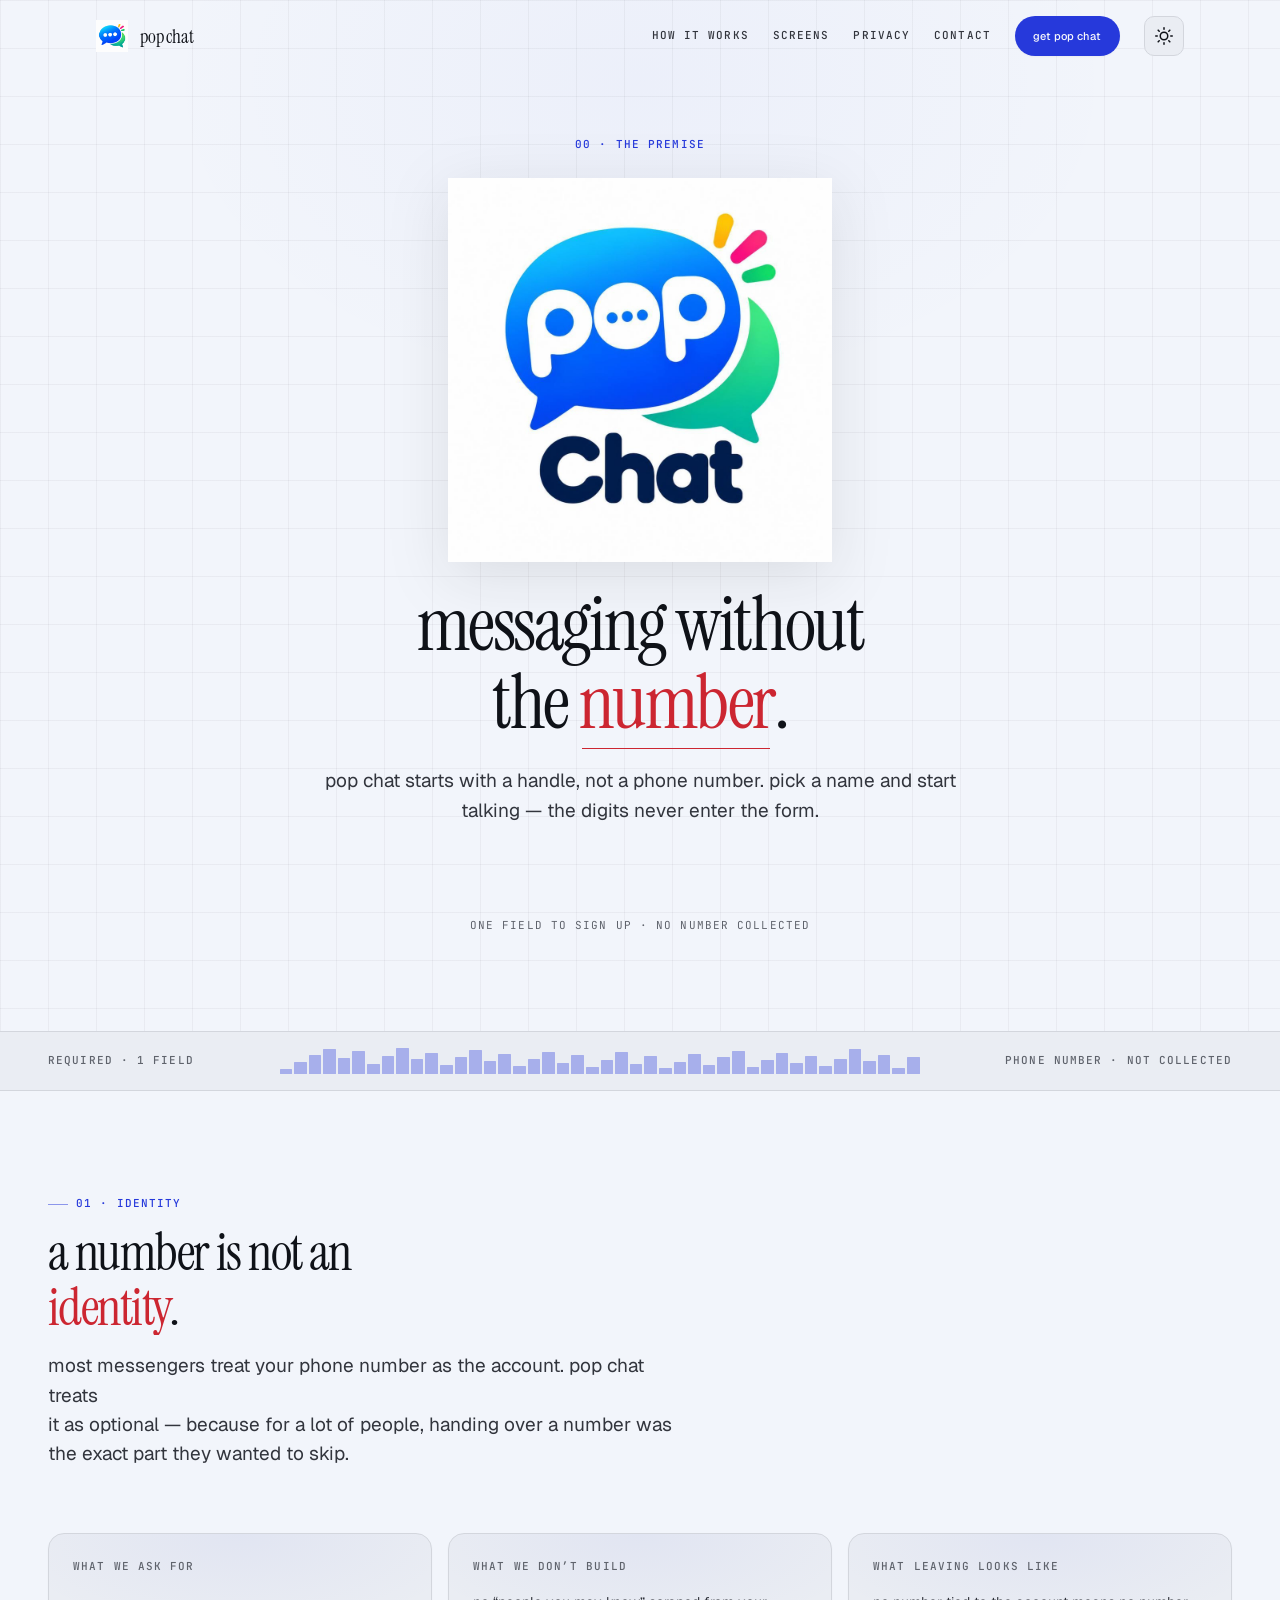
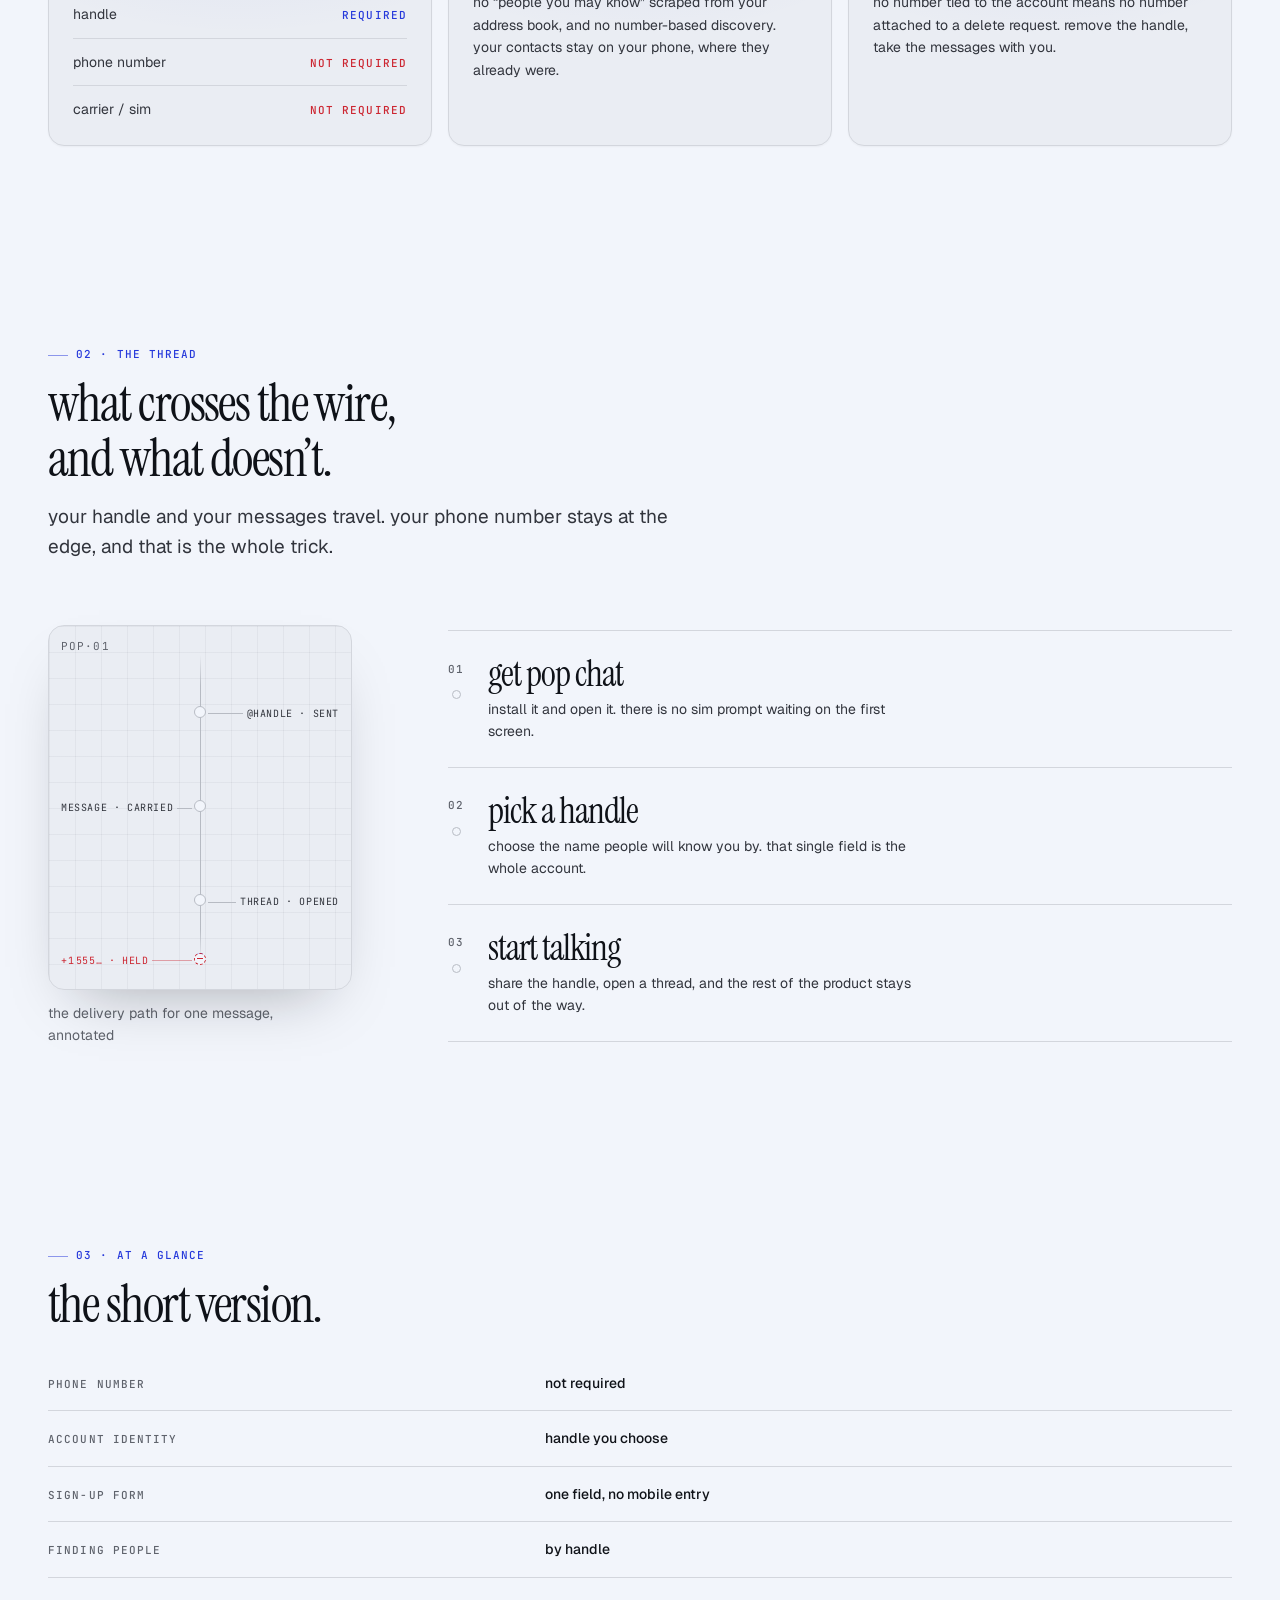
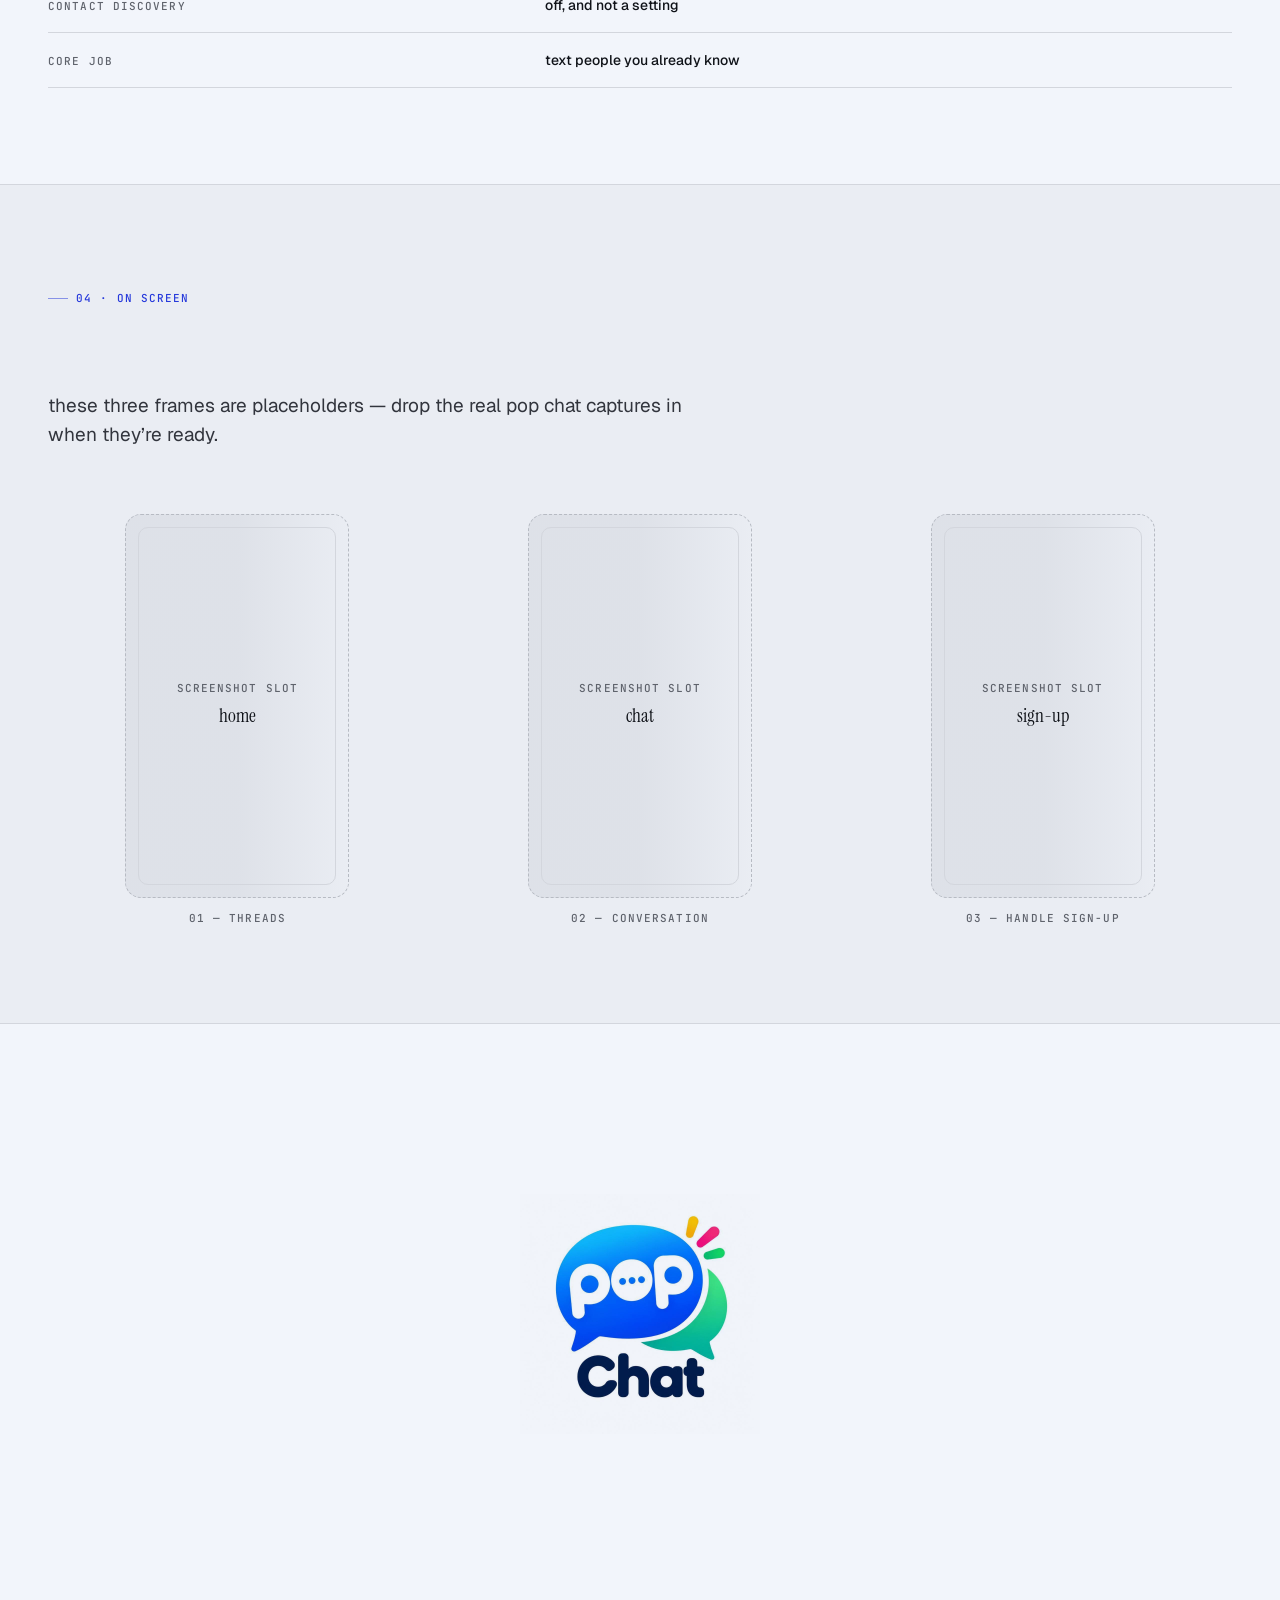
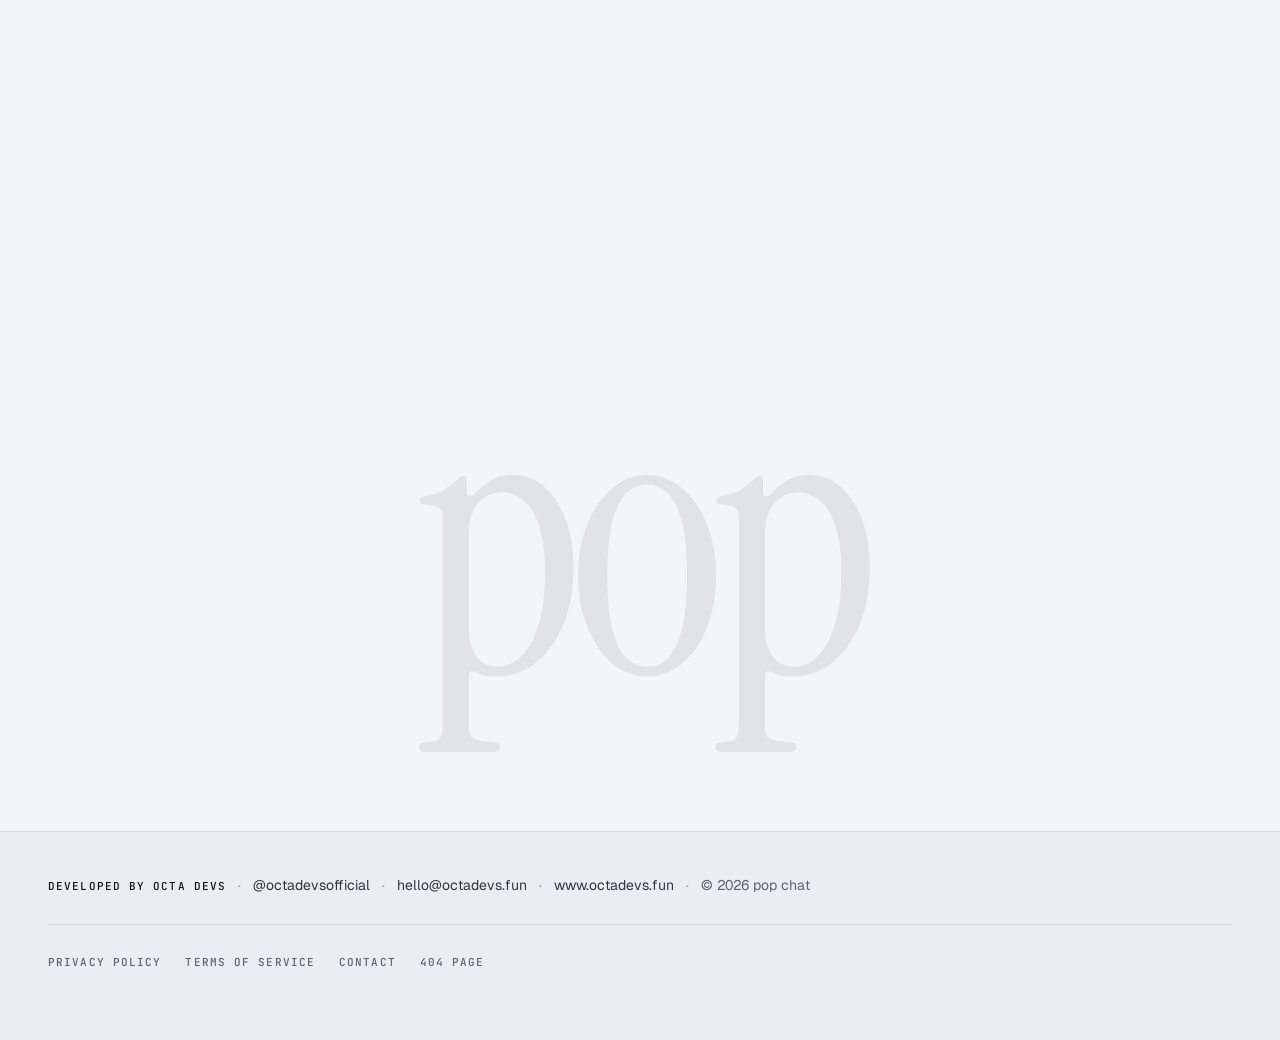
==== commit 44412c17: "Remove loader completely to fix white page; keep animated backgrounds" ====
--- a/index.html
+++ b/index.html
@@ -21,18 +21,6 @@
   <div class="bg-orbs" aria-hidden="true"></div>
   <div class="bg-noise" aria-hidden="true"></div>
 
-  <!-- Loading screen with skeleton -->
-  <div class="loader" id="loader" aria-busy="true" aria-label="Loading">
-    <div class="loader__inner">
-      <div class="loader__mark" aria-hidden="true"></div>
-      <div class="loader__text" aria-hidden="true">
-        <span class="loader__bar"></span>
-        <span class="loader__bar"></span>
-        <span class="loader__bar"></span>
-      </div>
-    </div>
-  </div>
-
   <a class="skip-link" href="#main">Skip to content</a>
 
   <header class="nav" id="nav">
--- a/styles.css
+++ b/styles.css
@@ -1921,35 +1921,37 @@
   padding: var(--space-3xl) var(--page-gutter);
   text-align: center;
   overflow: hidden;
+  z-index: 10;
 }
 .brand-mark__text {
   display: inline-block;
-  font-family: var(--font-display);
+  font-family: var(--font-display), Georgia, serif;
   font-weight: 400;
-  font-size: clamp(8rem, 20vw, 18rem);
+  font-size: clamp(14rem, 30vw, 28rem);
   line-height: 1;
-  letter-spacing: -0.03em;
+  letter-spacing: -0.04em;
   color: var(--color-ink);
-  opacity: 0.04;
+  opacity: 0.12;
   mix-blend-mode: multiply;
   transform: translateY(20px);
   animation: brand-mark-rise 1.2s var(--ease-out) 0.3s forwards,
              brand-mark-breathe 6s var(--ease-out) 1.5s infinite;
   cursor: default;
   user-select: none;
+  text-transform: lowercase;
 }
 @keyframes brand-mark-rise {
   from { opacity: 0; transform: translateY(40px); }
-  to { opacity: 0.04; transform: translateY(0); }
+  to { opacity: 0.08; transform: translateY(0); }
 }
 @keyframes brand-mark-breathe {
   0%, 100% { 
-    opacity: 0.04; 
+    opacity: 0.08; 
     transform: translateY(0) scale(1); 
     filter: blur(0);
   }
   50% { 
-    opacity: 0.08; 
+    opacity: 0.14; 
     transform: translateY(-8px) scale(1.01); 
     filter: blur(0.5px);
   }
@@ -1958,21 +1960,19 @@
 /* Dark mode adjustment */
 [data-theme="dark"] .brand-mark__text {
   color: var(--color-ink);
-  opacity: 0.06;
+  opacity: 0.15;
   mix-blend-mode: screen;
-}
-[data-theme="dark"] .brand-mark__text {
   animation: brand-mark-rise 1.2s var(--ease-out) 0.3s forwards,
              brand-mark-breathe-dark 6s var(--ease-out) 1.5s infinite;
 }
 @keyframes brand-mark-breathe-dark {
   0%, 100% { 
-    opacity: 0.06; 
+    opacity: 0.15; 
     transform: translateY(0) scale(1); 
     filter: blur(0);
   }
   50% { 
-    opacity: 0.12; 
+    opacity: 0.25; 
     transform: translateY(-8px) scale(1.01); 
     filter: blur(0.5px);
   }
@@ -1981,7 +1981,7 @@
 /* Interactive hover effect */
 .brand-mark:hover .brand-mark__text {
   animation: none;
-  opacity: 0.15;
+  opacity: 0.2;
   transform: translateY(-4px) scale(1.005);
   filter: blur(0);
   transition: opacity var(--dur-mid) var(--ease-out), 
@@ -1989,7 +1989,7 @@
               filter var(--dur-mid) var(--ease-out);
 }
 [data-theme="dark"] .brand-mark:hover .brand-mark__text {
-  opacity: 0.2;
+  opacity: 0.25;
 }
 
 /* ═══ Reduced motion · everything collapses to final state ══ */
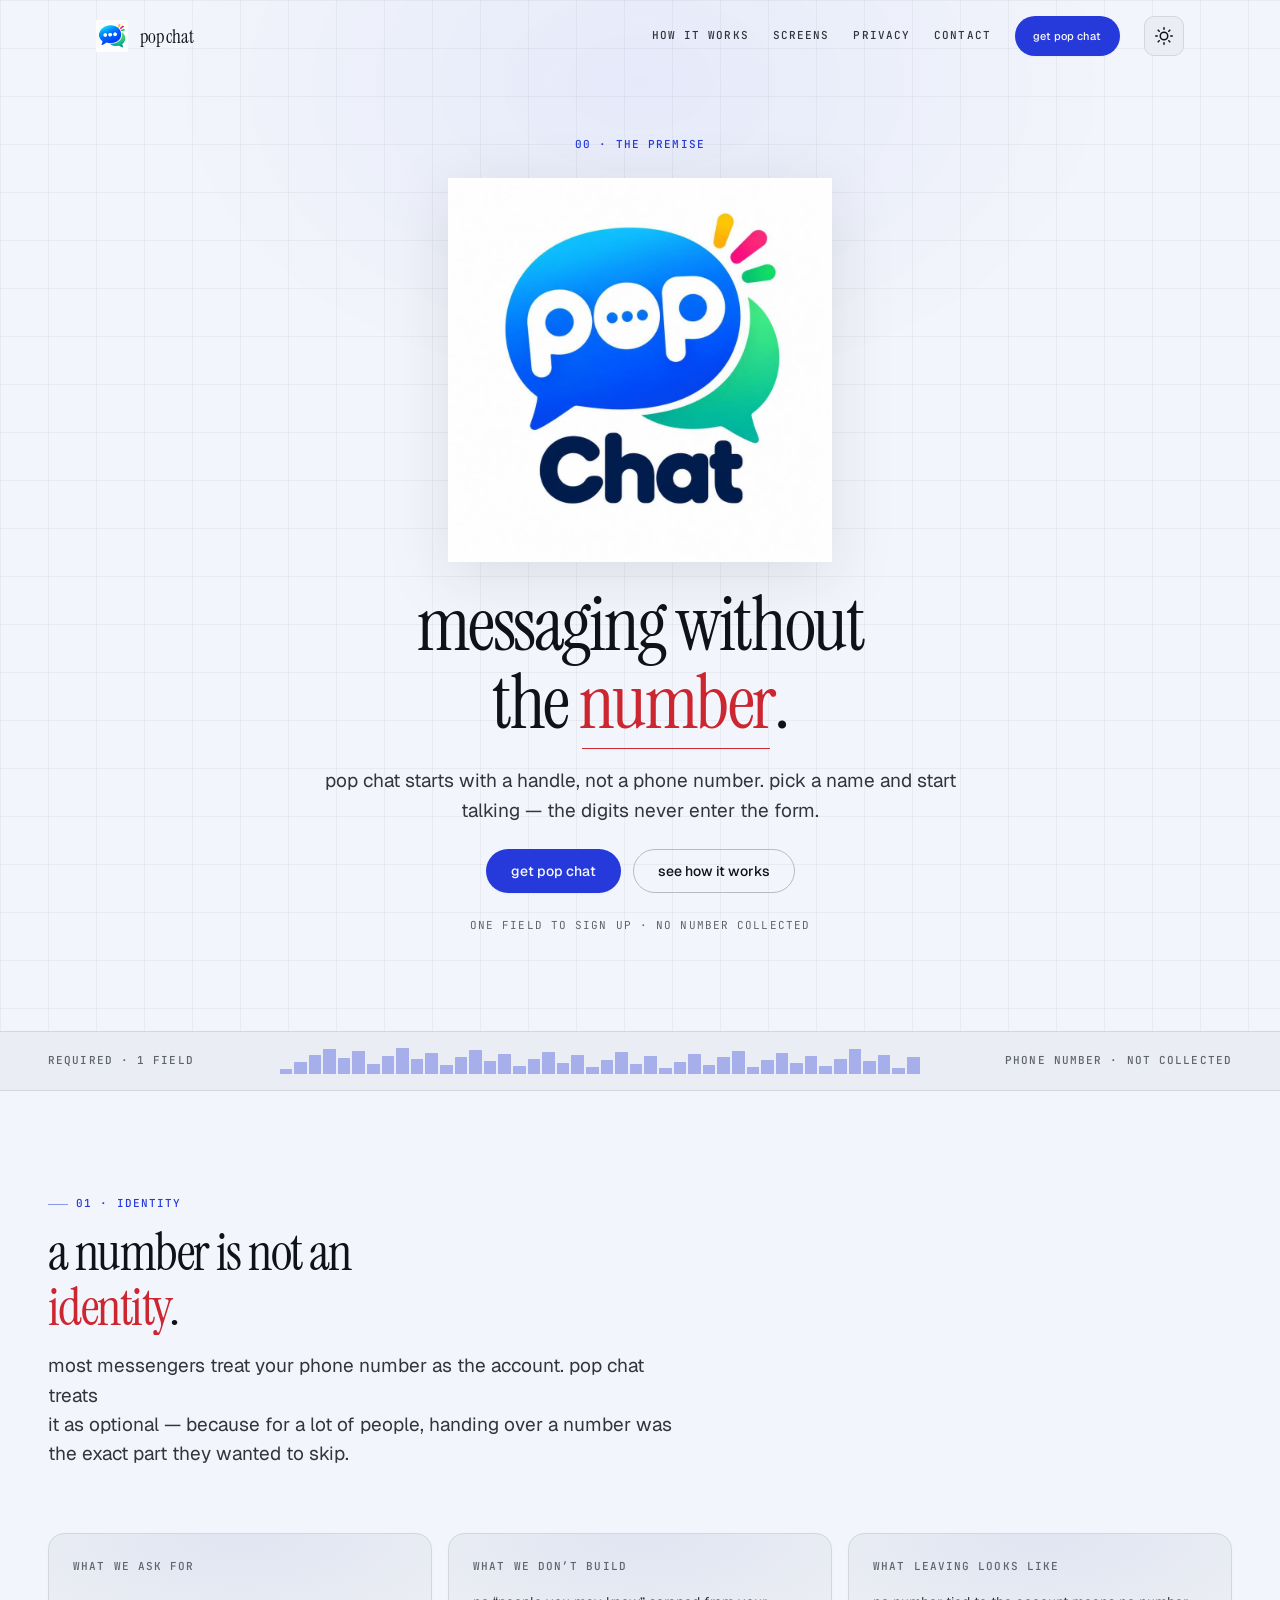
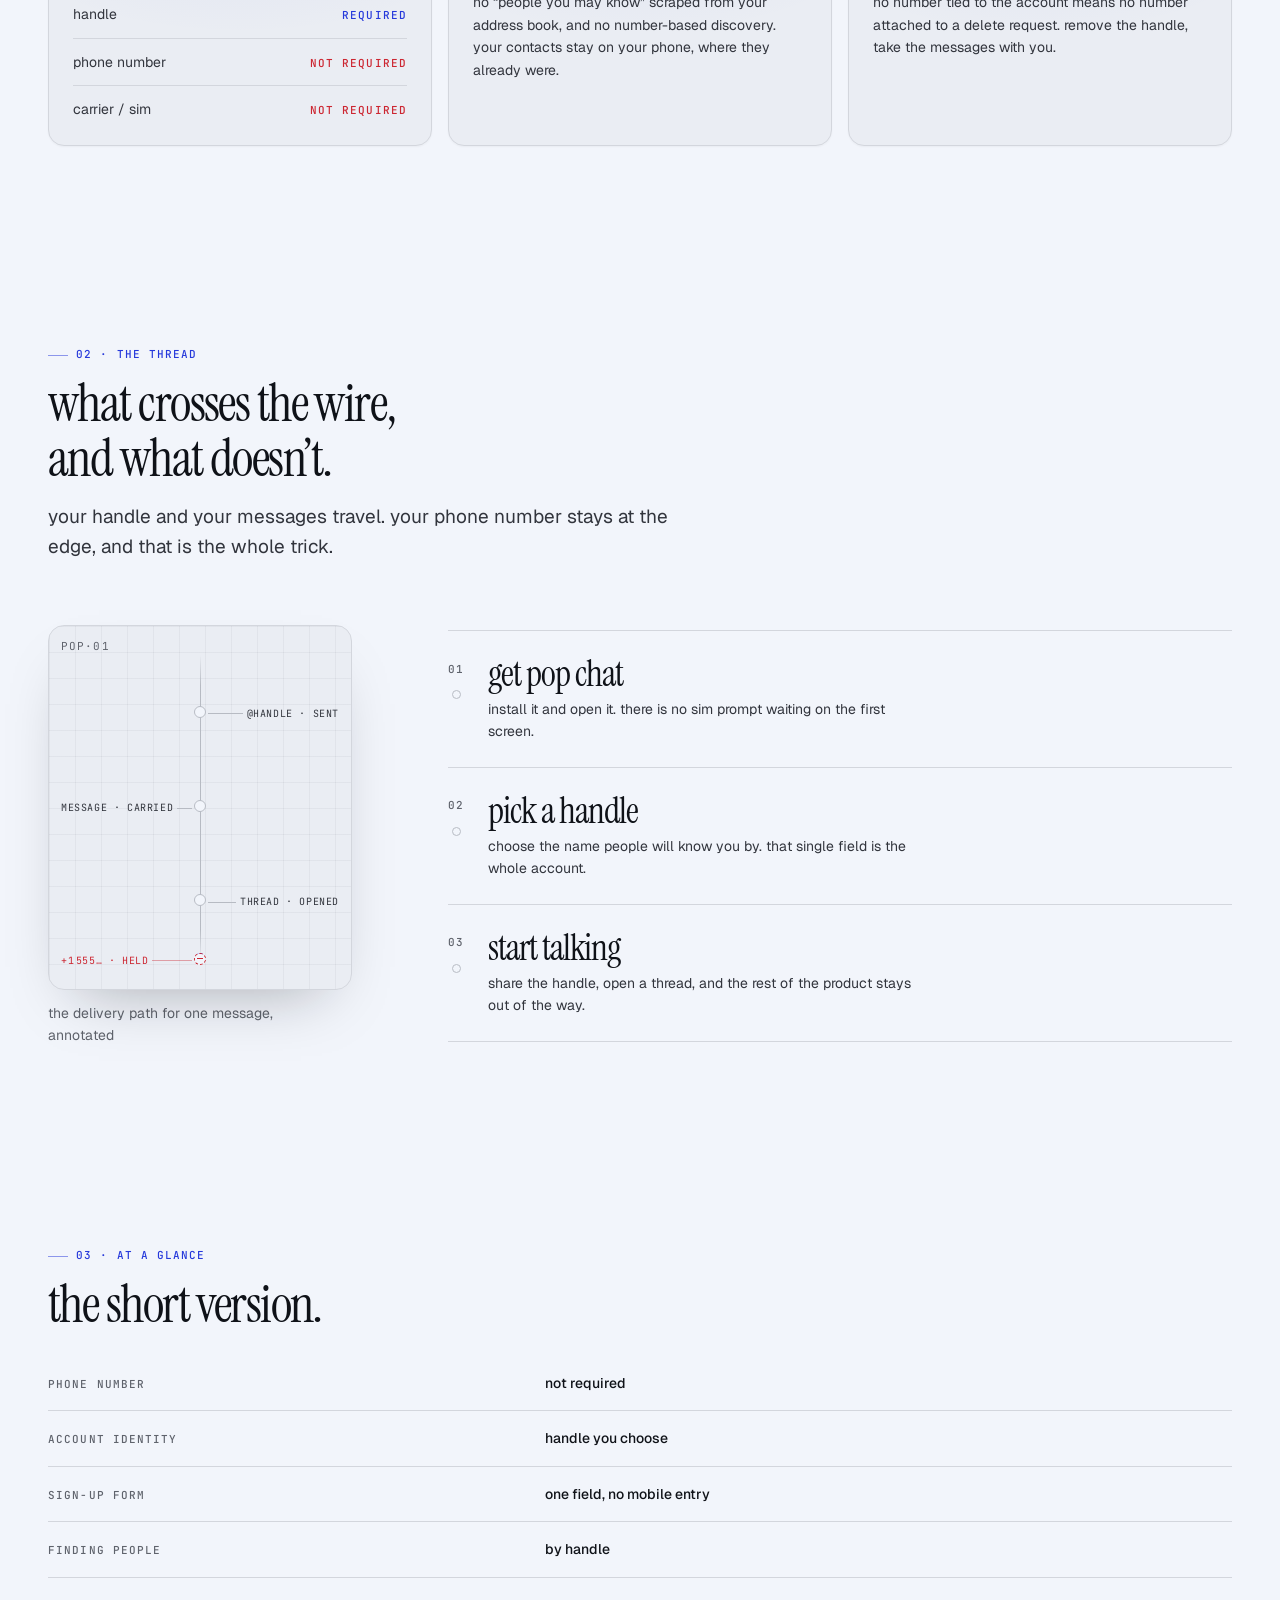
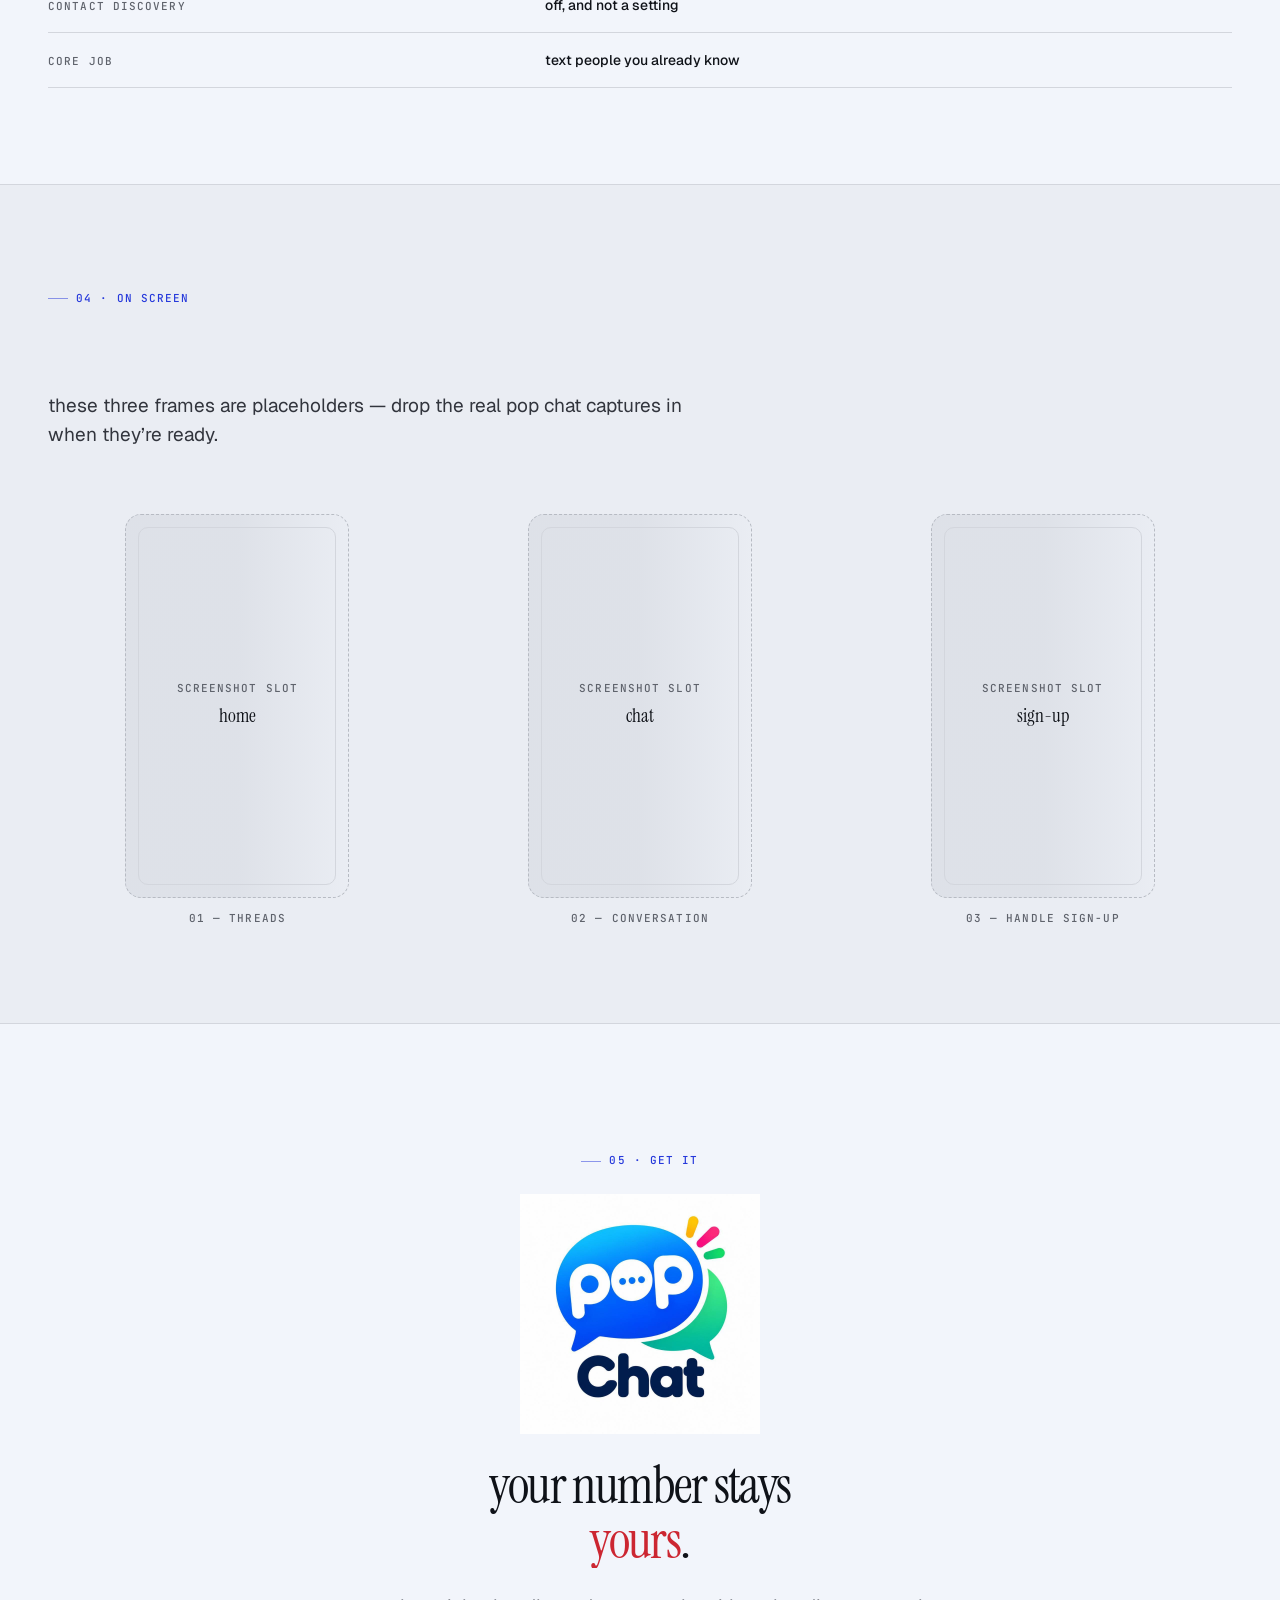
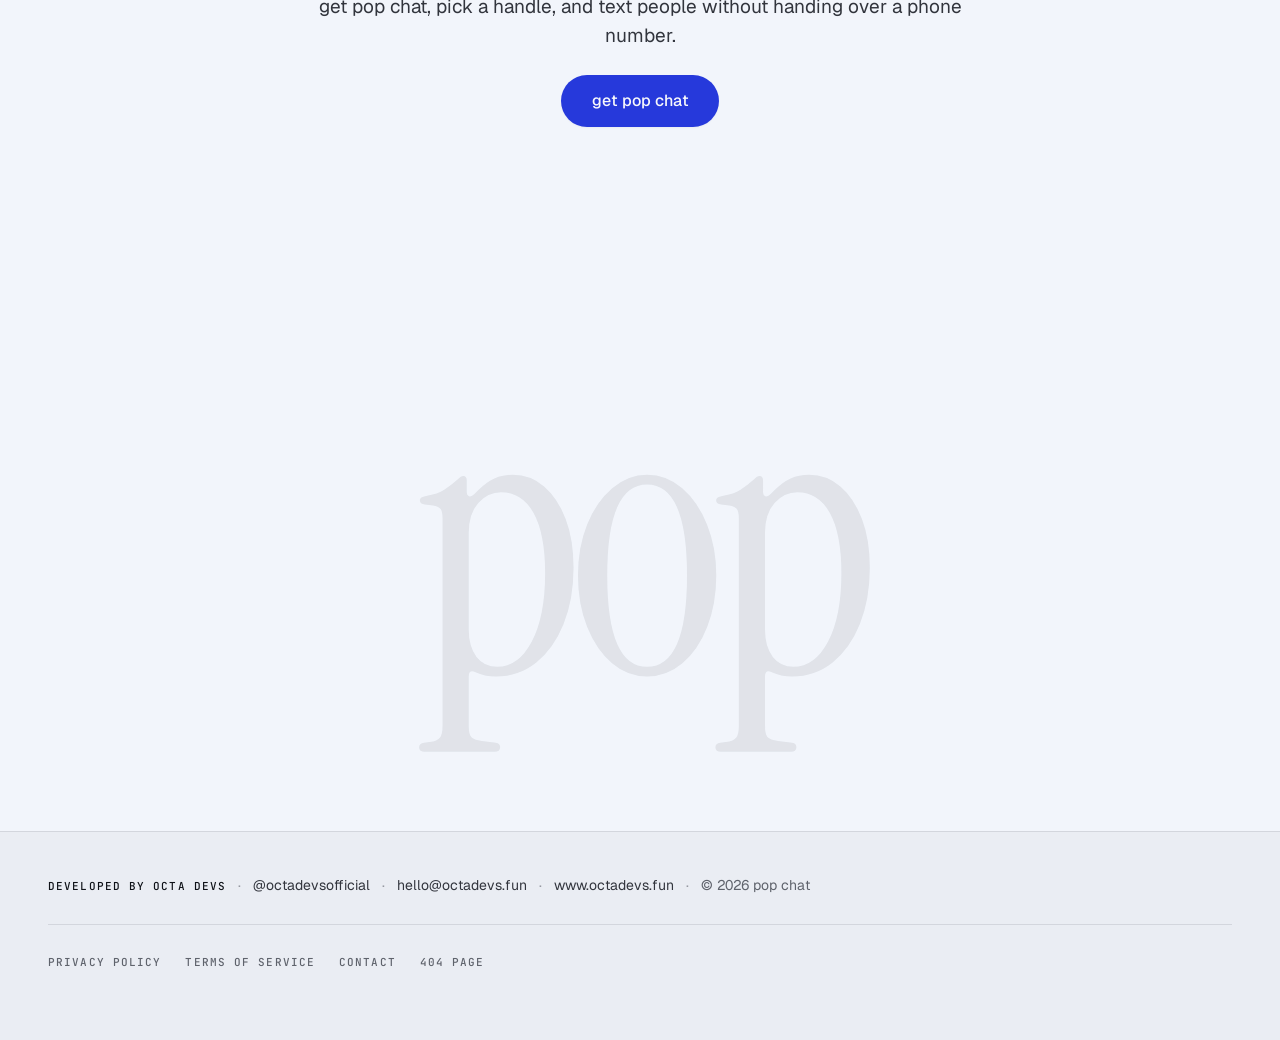
==== commit de71f6d6: "Fix blank page: replace fullscreen repaint backgrounds with composited layers, add reveal failsafe" ====
--- a/index.html
+++ b/index.html
@@ -1,5 +1,5 @@
 <!DOCTYPE html>
-<html lang="en">
+<html lang="en" class="no-js">
 <head>
   <meta charset="UTF-8" />
   <meta name="viewport" content="width=device-width, initial-scale=1, viewport-fit=cover" />
--- a/styles.css
+++ b/styles.css
@@ -673,7 +673,7 @@
 
 /* ═══ Animated Backgrounds ════════════════════════════════════ */
 
-/* Mesh gradient background */
+/* Mesh gradient background — static paint, no per-frame gradient recalc */
 .bg-mesh {
   position: fixed;
   inset: 0;
@@ -683,65 +683,46 @@
     radial-gradient(ellipse 60% 40% at 80% 90%, var(--color-emit-card) 0%, transparent 50%),
     radial-gradient(ellipse 40% 60% at 50% 50%, var(--color-emit-card-hi) 0%, transparent 60%),
     var(--bg-primary);
-  animation: mesh-shift 20s var(--ease-soft) infinite;
-}
-@keyframes mesh-shift {
-  0%, 100% {
-    background-position:
-      20% 10%, 80% 90%, 50% 50%;
-  }
-  25% {
-    background-position:
-      30% 20%, 70% 80%, 40% 60%;
-  }
-  50% {
-    background-position:
-      10% 30%, 90% 70%, 60% 40%;
-  }
-  75% {
-    background-position:
-      25% 5%, 75% 95%, 55% 55%;
-  }
-}
-
-/* Floating orbs */
+}
+
+/* Floating orbs — transform-only, promoted to its own layer */
 .bg-orbs {
   position: fixed;
   inset: 0;
   z-index: -1;
   pointer-events: none;
   overflow: hidden;
+  contain: strict;
 }
 .bg-orbs::before,
 .bg-orbs::after {
   content: "";
   position: absolute;
   border-radius: 50%;
-  filter: blur(60px);
-  opacity: 0.15;
-  animation: orb-float 15s var(--ease-soft) infinite;
+  opacity: 0.12;
+  will-change: transform;
+  animation: orb-float 18s var(--ease-soft) infinite;
 }
 .bg-orbs::before {
-  width: 400px;
-  height: 400px;
-  background: var(--color-accent);
-  top: -100px;
-  left: -100px;
+  width: 46vmax;
+  height: 46vmax;
+  background: radial-gradient(circle, var(--color-accent) 0%, transparent 70%);
+  top: -20vmax;
+  left: -18vmax;
   animation-delay: 0s;
 }
 .bg-orbs::after {
-  width: 300px;
-  height: 300px;
-  background: var(--color-accent-2);
-  bottom: -50px;
-  right: -50px;
-  animation-delay: -7.5s;
+  width: 38vmax;
+  height: 38vmax;
+  background: radial-gradient(circle, var(--color-accent-2) 0%, transparent 70%);
+  bottom: -16vmax;
+  right: -14vmax;
+  animation-delay: -9s;
 }
 @keyframes orb-float {
-  0%, 100% { transform: translate(0, 0) scale(1); }
-  25% { transform: translate(50px, -30px) scale(1.1); }
-  50% { transform: translate(-20px, 40px) scale(0.9); }
-  75% { transform: translate(30px, 20px) scale(1.05); }
+  0%, 100% { transform: translate3d(0, 0, 0) scale(1); }
+  33%      { transform: translate3d(4vmax, -3vmax, 0) scale(1.06); }
+  66%      { transform: translate3d(-2vmax, 3vmax, 0) scale(0.94); }
 }
 
 /* Animated grid lines */
@@ -753,15 +734,10 @@
     linear-gradient(var(--border-subtle) 1px, transparent 1px),
     linear-gradient(90deg, var(--border-subtle) 1px, transparent 1px);
   background-size: 60px 60px;
-  animation: grid-move 20s linear infinite;
   opacity: 0.3;
 }
-@keyframes grid-move {
-  0% { background-position: 0 0; }
-  100% { background-position: 60px 60px; }
-}
-
-/* Noise texture overlay */
+
+/* Noise texture overlay — static, no 20fps transform churn */
 .bg-noise {
   position: fixed;
   inset: 0;
@@ -769,57 +745,30 @@
   opacity: 0.02;
   pointer-events: none;
   background-image: url("data:image/svg+xml,%3Csvg viewBox='0 0 256 256' xmlns='http://www.w3.org/2000/svg'%3E%3Cfilter id='noise'%3E%3CfeTurbulence type='fractalNoise' baseFrequency='0.9' numOctaves='4' stitchTiles='stitch'/%3E%3C/filter%3E%3Crect width='100%25' height='100%25' filter='url(%23noise)'/%3E%3C/svg%3E");
-  animation: noise-shift 0.5s steps(10) infinite;
-}
-@keyframes noise-shift {
-  0% { transform: translate(0, 0); }
-  10% { transform: translate(5px, -3px); }
-  20% { transform: translate(-2px, 5px); }
-  30% { transform: translate(3px, 2px); }
-  40% { transform: translate(-4px, -4px); }
-  50% { transform: translate(1px, 3px); }
-  60% { transform: translate(-3px, 1px); }
-  70% { transform: translate(2px, -2px); }
-  80% { transform: translate(-1px, 4px); }
-  90% { transform: translate(4px, -1px); }
-  100% { transform: translate(0, 0); }
-}
-
-/* Aurora/wave background */
+}
+
+/* Aurora — gradient painted once, movement happens on a composited layer */
 .bg-aurora {
   position: fixed;
-  inset: 0;
-  z-index: -1;
+  inset: -25%;
+  z-index: -2;
+  pointer-events: none;
   background:
-    radial-gradient(ellipse 100% 100% at 50% -20%,
+    radial-gradient(ellipse 60% 45% at 50% 25%,
       var(--color-paper-emit) 0%,
-      var(--color-emit-card) 20%,
+      transparent 65%),
+    radial-gradient(ellipse 45% 40% at 20% 60%,
+      oklch(55% 0.20 24 / 0.06) 0%,
       transparent 60%),
-    radial-gradient(ellipse 80% 80% at -10% 50%,
-      oklch(55% 0.20 24 / 0.05) 0%,
-      transparent 50%),
-    radial-gradient(ellipse 60% 60% at 110% 50%,
-      oklch(46% 0.24 268 / 0.05) 0%,
-      transparent 50%),
-    var(--bg-primary);
-  animation: aurora-shift 25s var(--ease-soft) infinite;
-}
-@keyframes aurora-shift {
-  0%, 100% {
-    background-position:
-      50% -20%, -10% 50%, 110% 50%;
-    filter: hue-rotate(0deg);
-  }
-  33% {
-    background-position:
-      30% -10%, 0% 60%, 100% 40%;
-    filter: hue-rotate(10deg);
-  }
-  66% {
-    background-position:
-      70% -30%, -20% 40%, 120% 60%;
-    filter: hue-rotate(-10deg);
-  }
+    radial-gradient(ellipse 45% 40% at 82% 70%,
+      oklch(46% 0.24 268 / 0.06) 0%,
+      transparent 60%);
+  will-change: transform;
+  animation: aurora-drift 30s var(--ease-soft) infinite alternate;
+}
+@keyframes aurora-drift {
+  from { transform: translate3d(-3%, -2%, 0) scale(1); }
+  to   { transform: translate3d(3%, 2%, 0) scale(1.08); }
 }
 
 /* ═══ Hero · centred brand mark ════════════════════════════ */
@@ -833,18 +782,20 @@
     radial-gradient(56% 46% at 50% 8%, var(--color-paper-emit) 0%, transparent 68%),
     var(--color-paper);
 }
+/* Soft glow that breathes over the grid — opacity only, no filter clone */
 .hero::before {
   content: "";
   position: absolute;
   inset: 0;
   z-index: 0;
-  background: inherit;
-  animation: hero-bg-pulse 8s var(--ease-soft) infinite;
   pointer-events: none;
-}
-@keyframes hero-bg-pulse {
-  0%, 100% { opacity: 1; filter: brightness(1); }
-  50% { opacity: 0.8; filter: brightness(1.05) saturate(1.1); }
+  background: radial-gradient(56% 46% at 50% 8%, var(--color-paper-emit) 0%, transparent 68%);
+  will-change: opacity;
+  animation: hero-glow 9s var(--ease-soft) infinite alternate;
+}
+@keyframes hero-glow {
+  from { opacity: 0.45; }
+  to   { opacity: 1; }
 }
 .hero__inner {
   position: relative;
@@ -2042,3 +1993,57 @@
   .bounce-in, .heartbeat, .wiggle { animation: none !important; }
   .counter-up::before { animation: none !important; opacity: 1; transform: none; }
 }
+
+/* ═══ Reveal failsafe · never leave content invisible ════════
+ * Scroll reveals start at opacity:0 and depend on JS adding .is-in.
+ * If the script is blocked, fails, or the observer never fires, the page
+ * would read as blank. .no-js is on <html> until the script boots, so this
+ * block covers the "script never ran" case with no JS required.
+ * A timed CSS animation covers the "script ran but observer stalled" case.
+ */
+.no-js .reveal,
+.no-js .reveal-group > *,
+.no-js .reveal-slide-left,
+.no-js .reveal-slide-right,
+.no-js .reveal-scale,
+.no-js .reveal-parallax,
+.no-js .reveal-lines .line,
+.no-js .reveal-blur,
+.no-js .reveal-rotate,
+.no-js .reveal-clip,
+.no-js .reveal-stack > *,
+.no-js .reveal-letters .letter,
+.no-js .reveal-words .word,
+.no-js .thread-frame,
+.no-js [data-stage] {
+  opacity: 1 !important;
+  transform: none !important;
+  filter: none !important;
+  clip-path: none !important;
+  rotate: 0deg !important;
+  scale: 1 !important;
+  transition: none !important;
+  animation: none !important;
+}
+
+/* Last-resort: if .is-in never arrives, force the final state anyway.
+ * Only opacity is animated so this cannot clobber element-level
+ * keyframe animations (e.g. .float on the hero mark). */
+.js .reveal,
+.js .reveal-group > *,
+.js .reveal-slide-left,
+.js .reveal-slide-right,
+.js .reveal-scale,
+.js .reveal-parallax,
+.js .reveal-lines .line,
+.js .reveal-blur,
+.js .reveal-rotate,
+.js .reveal-clip,
+.js .reveal-stack > *,
+.js .reveal-letters .letter,
+.js .reveal-words .word {
+  animation: reveal-failsafe-opacity 0.6s var(--ease-out) 2.5s forwards;
+}
+@keyframes reveal-failsafe-opacity {
+  to { opacity: 1; }
+}
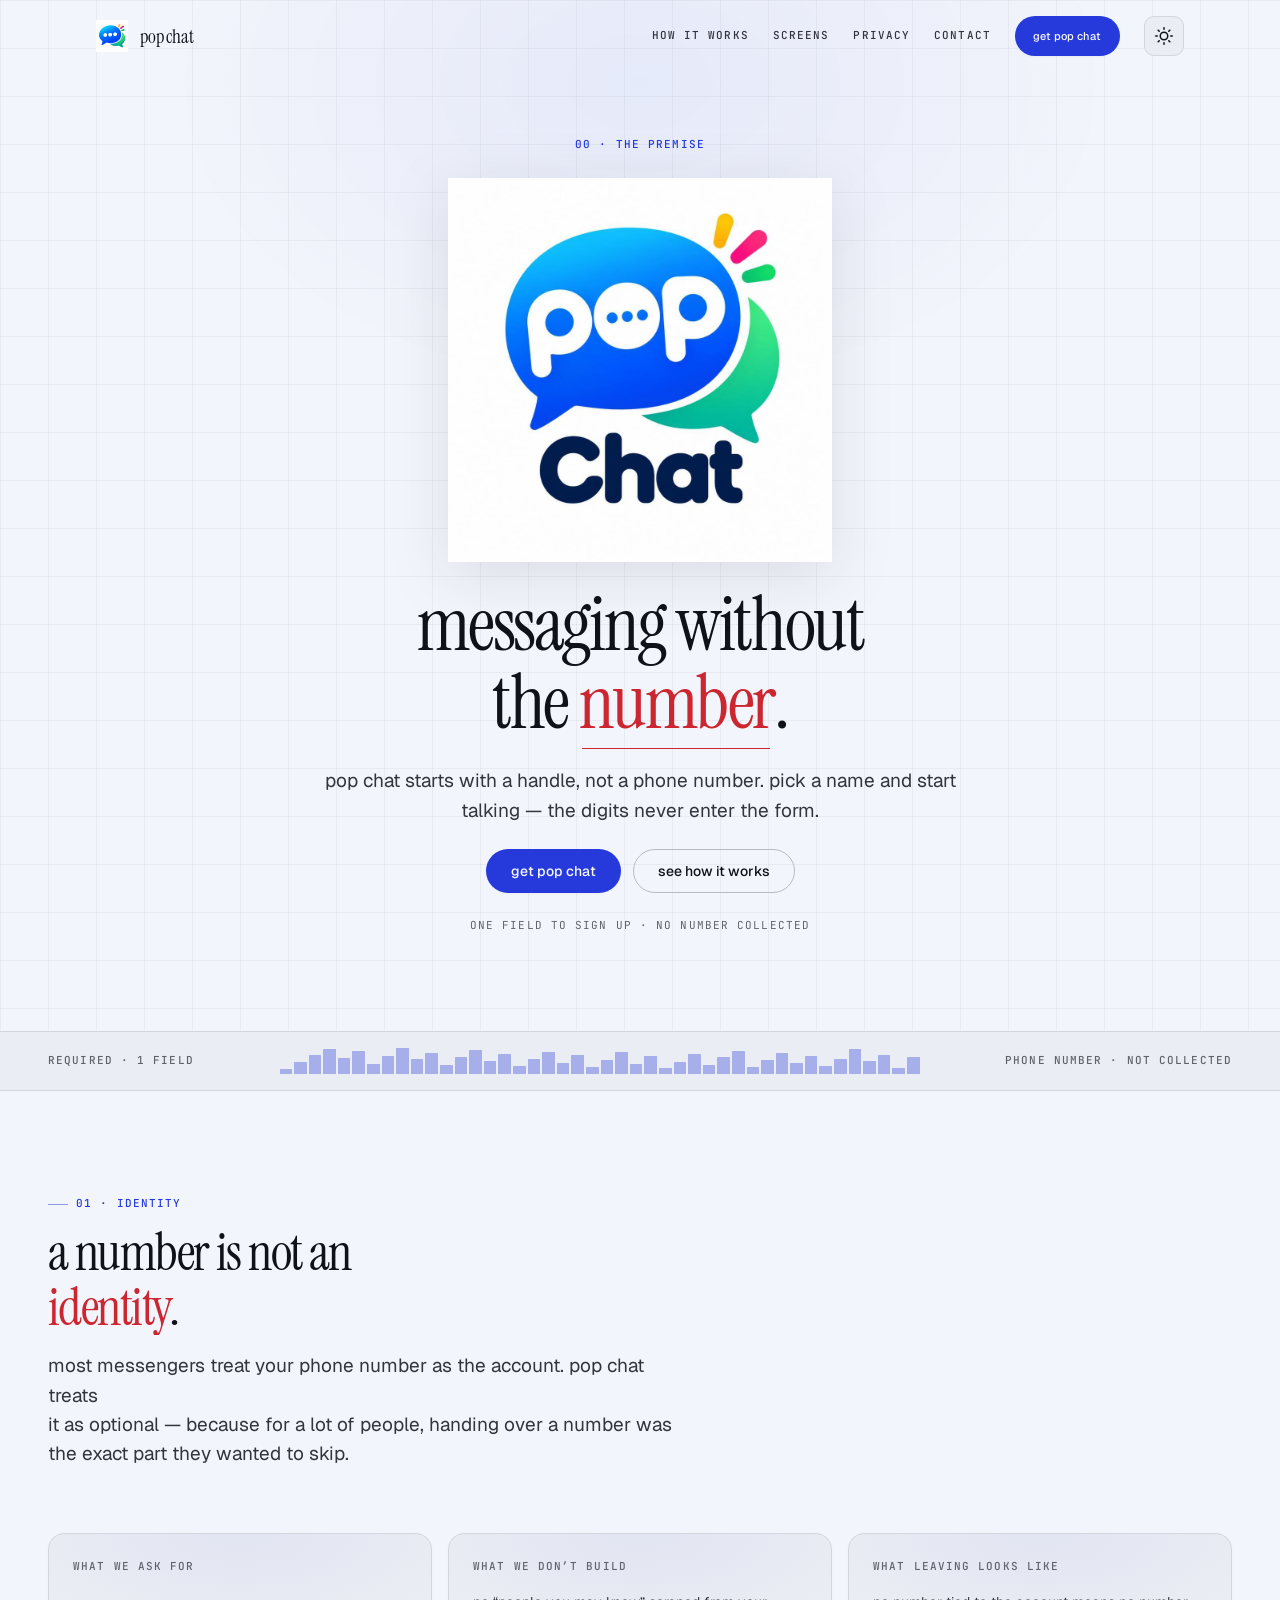
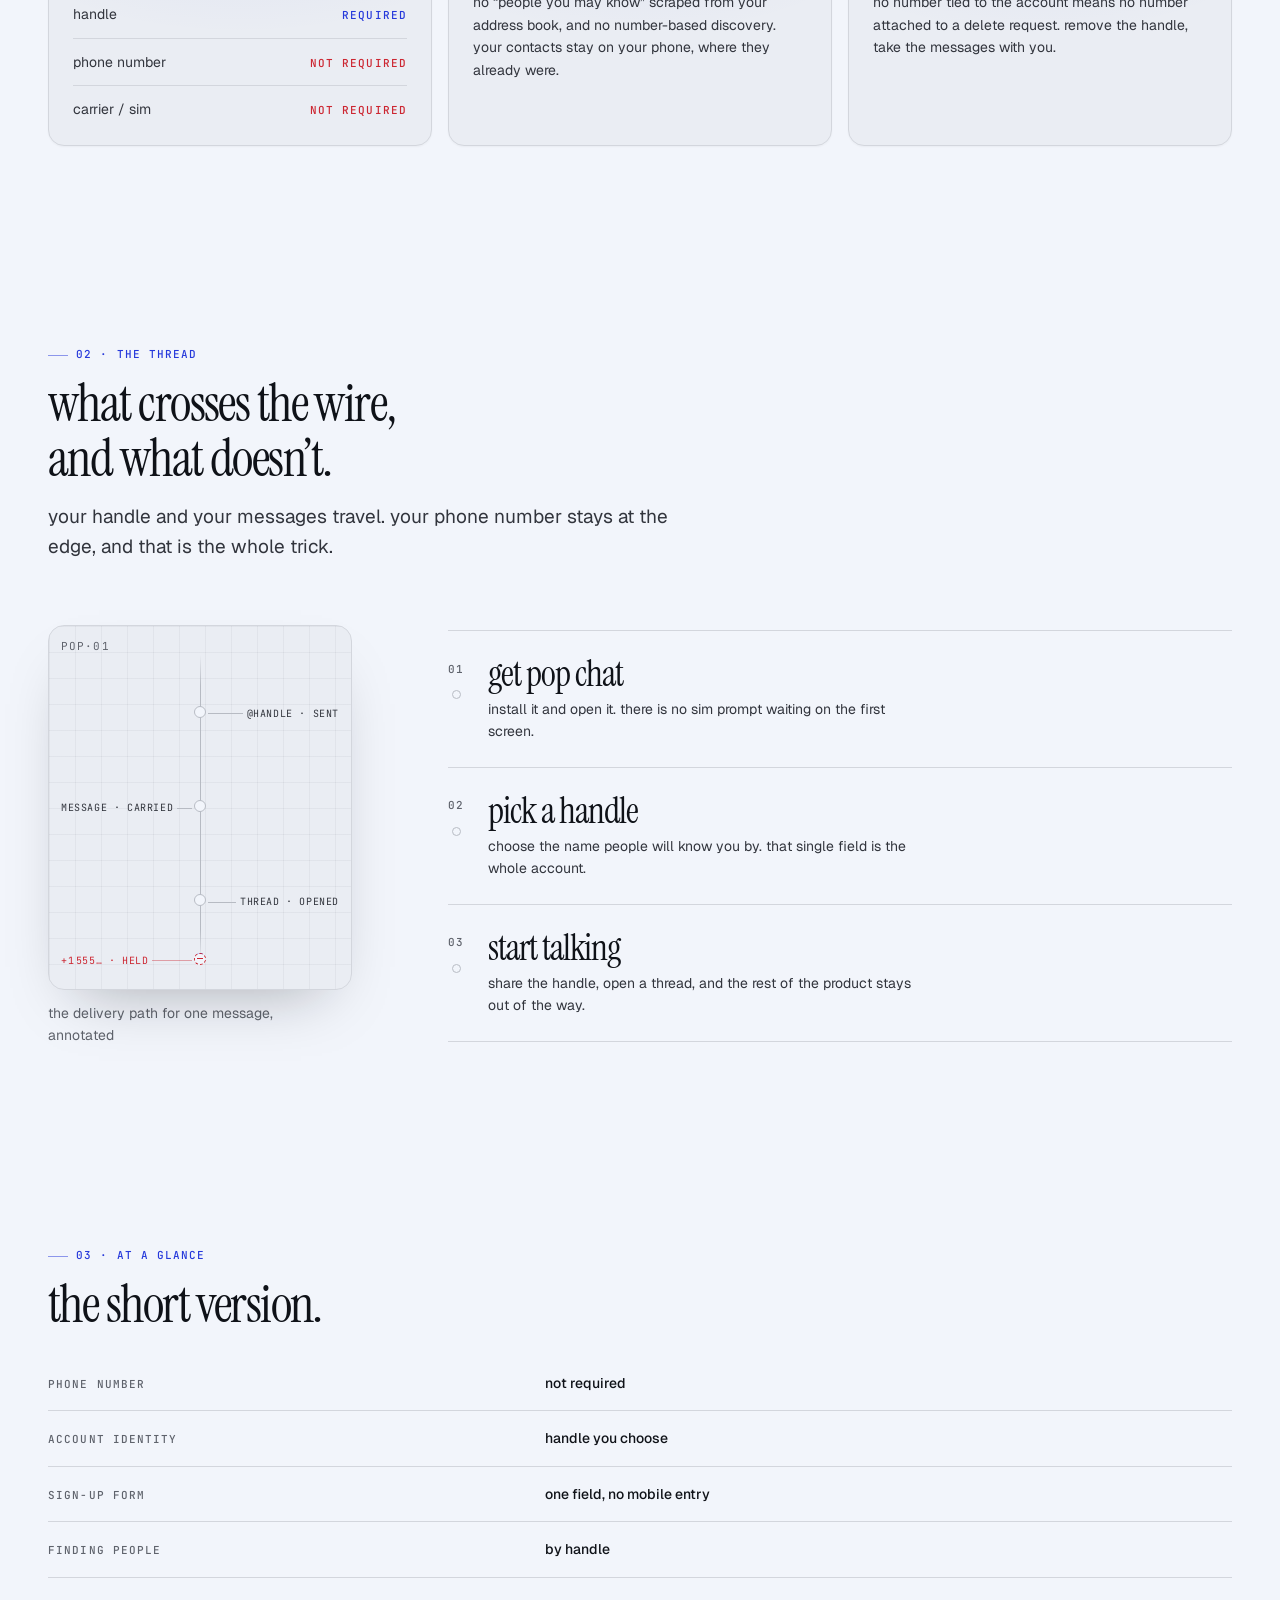
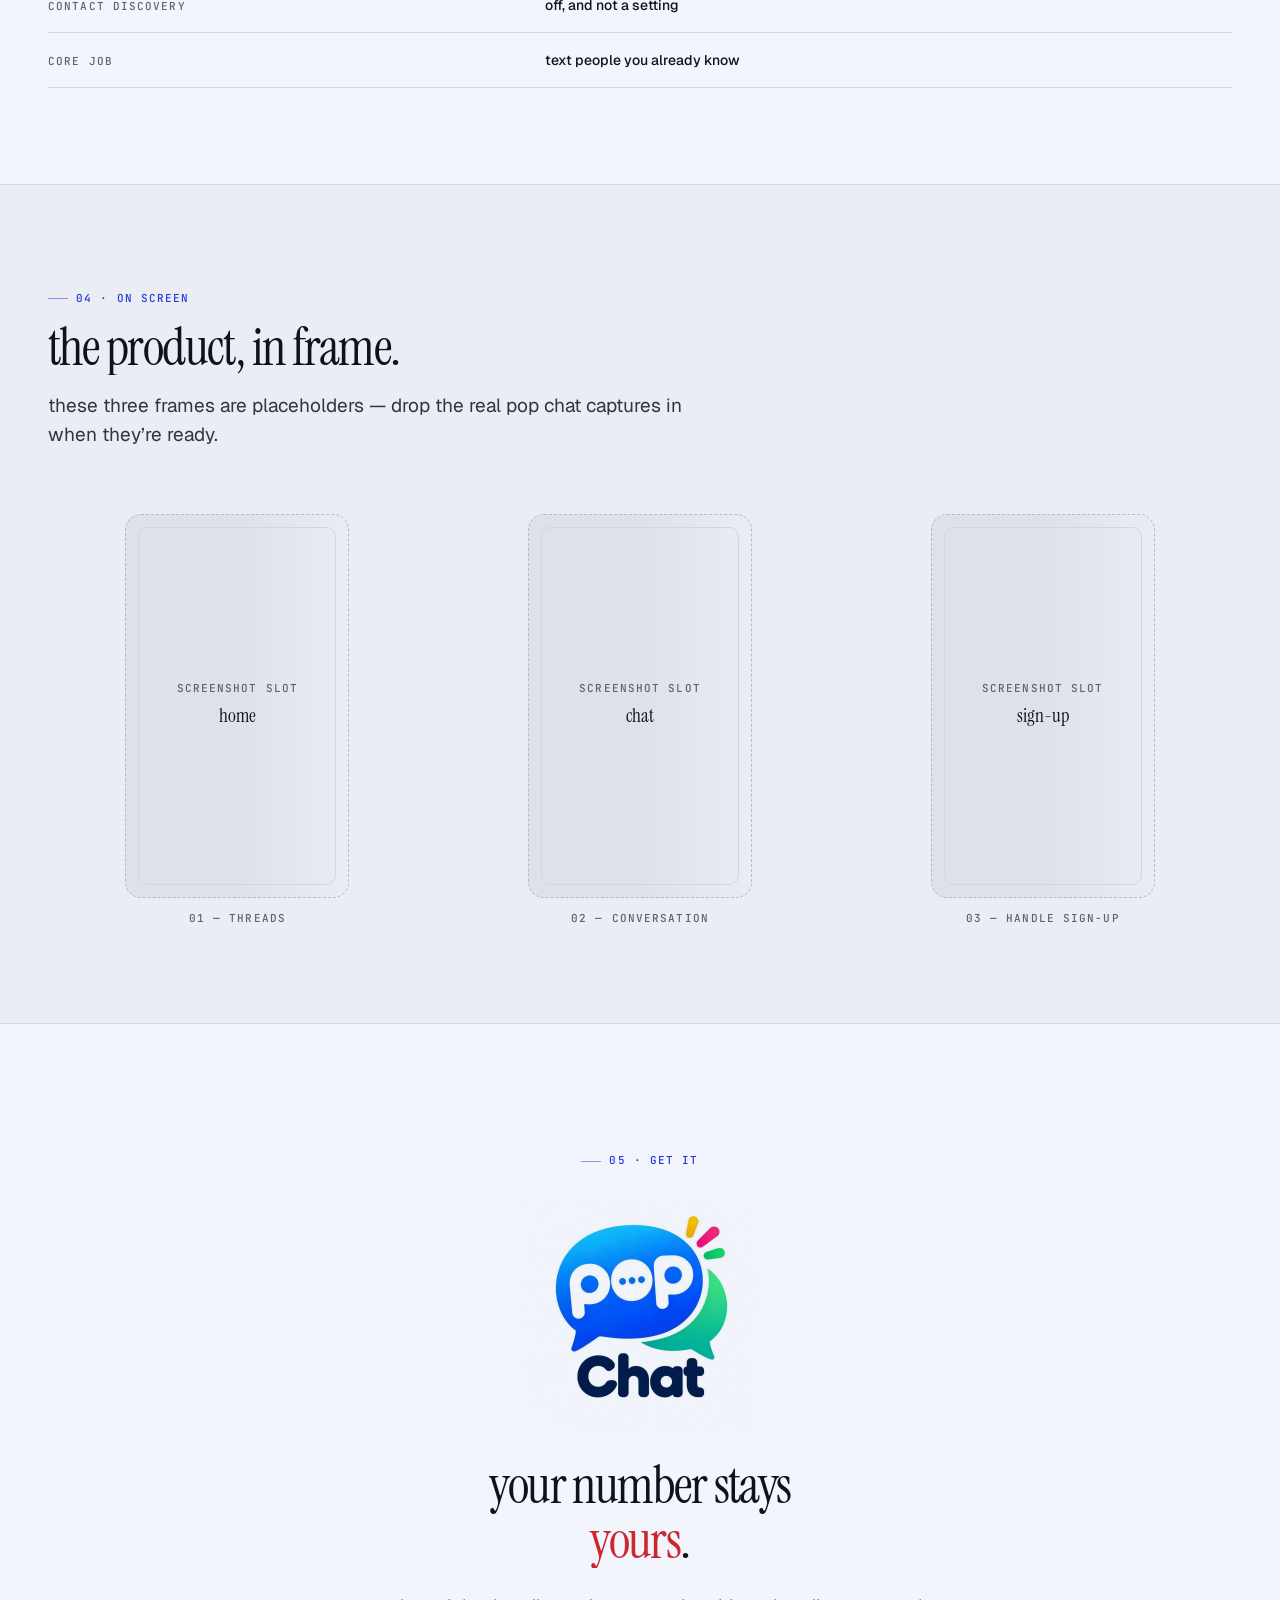
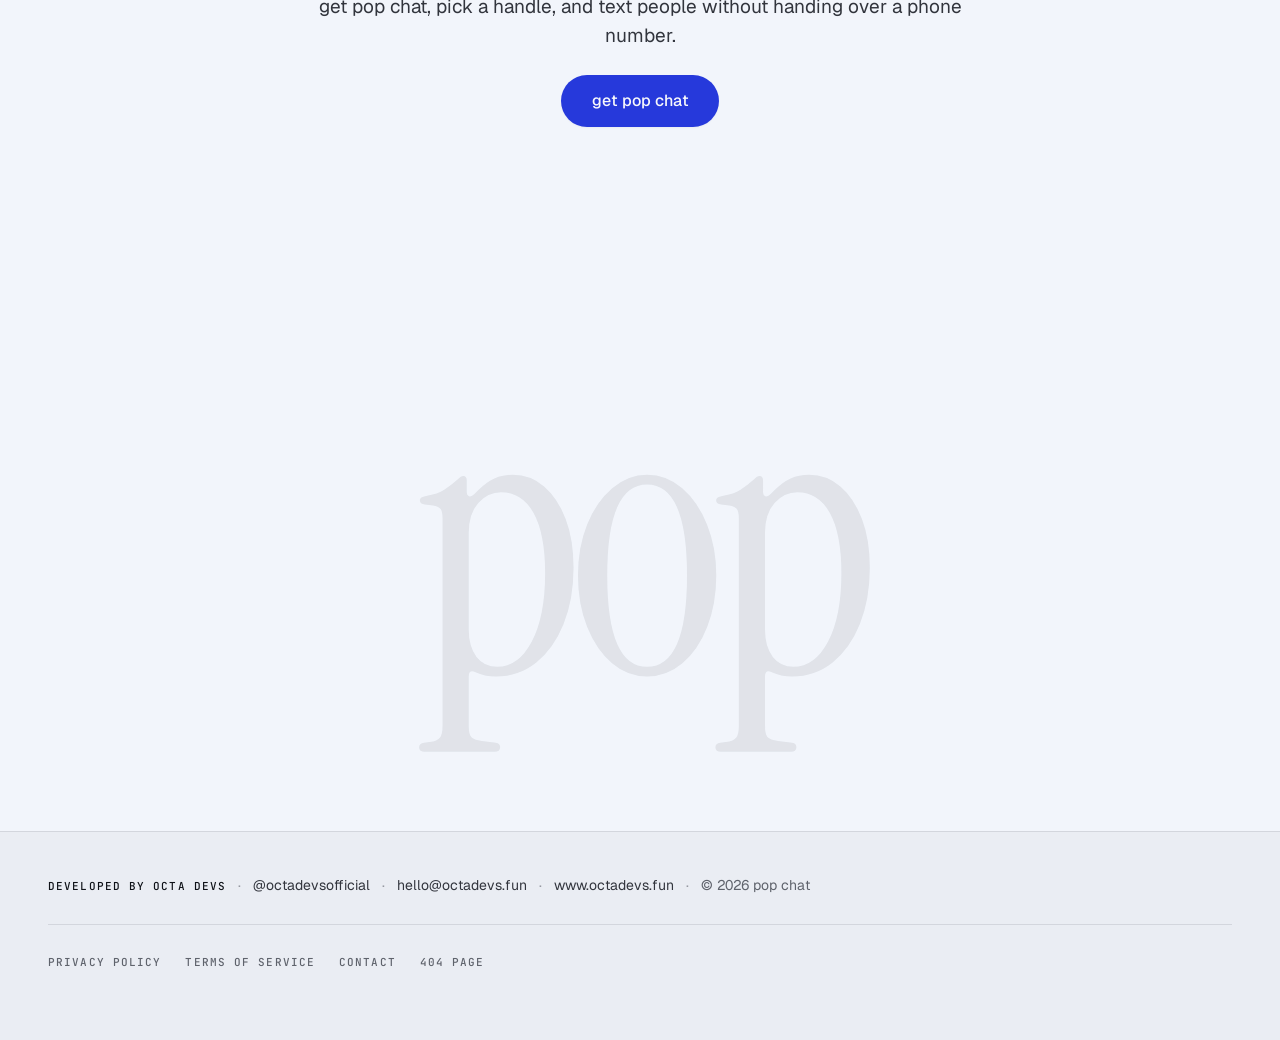
==== commit bd964de1: "Update index.html" ====
--- a/index.html
+++ b/index.html
@@ -3,7 +3,7 @@
 <head>
   <meta charset="UTF-8" />
   <meta name="viewport" content="width=device-width, initial-scale=1, viewport-fit=cover" />
-  <title>POP Chat — messaging without the number</title>
+  <title>ss Chat — messaging without the number</title>
   <meta name="description" content="POP Chat is messaging that starts with a handle, not a phone number. Pick a name. Start talking." />
   <meta name="theme-color" content="#f7f7f9" />
   <link rel="icon" type="image/svg+xml" href="data:image/svg+xml,%3Csvg xmlns='http://www.w3.org/2000/svg' viewBox='0 0 32 32'%3E%3Ccircle cx='16' cy='16' r='16' fill='%232D2D4A'/%3E%3Ctext x='50%25' y='55%25' dominant-baseline='middle' text-anchor='middle' font-family='system-ui, sans-serif' font-weight='700' font-size='18' fill='white'%3Epop%3C/text%3E%3C/svg%3E" />
--- a/styles.css
+++ b/styles.css
@@ -2026,24 +2026,8 @@
   animation: none !important;
 }
 
-/* Last-resort: if .is-in never arrives, force the final state anyway.
- * Only opacity is animated so this cannot clobber element-level
- * keyframe animations (e.g. .float on the hero mark). */
-.js .reveal,
-.js .reveal-group > *,
-.js .reveal-slide-left,
-.js .reveal-slide-right,
-.js .reveal-scale,
-.js .reveal-parallax,
-.js .reveal-lines .line,
-.js .reveal-blur,
-.js .reveal-rotate,
-.js .reveal-clip,
-.js .reveal-stack > *,
-.js .reveal-letters .letter,
-.js .reveal-words .word {
-  animation: reveal-failsafe-opacity 0.6s var(--ease-out) 2.5s forwards;
-}
-@keyframes reveal-failsafe-opacity {
-  to { opacity: 1; }
-}
+/* Note: a CSS-animation failsafe used to live here. It was removed because
+ * the `animation` shorthand overrides any existing animation on the element,
+ * so it was cancelling .float / .float-slow on the hero and close marks.
+ * The .no-js block above plus the timed reveal failsafe in main.js cover the
+ * same two failure modes without clobbering element animations. */
